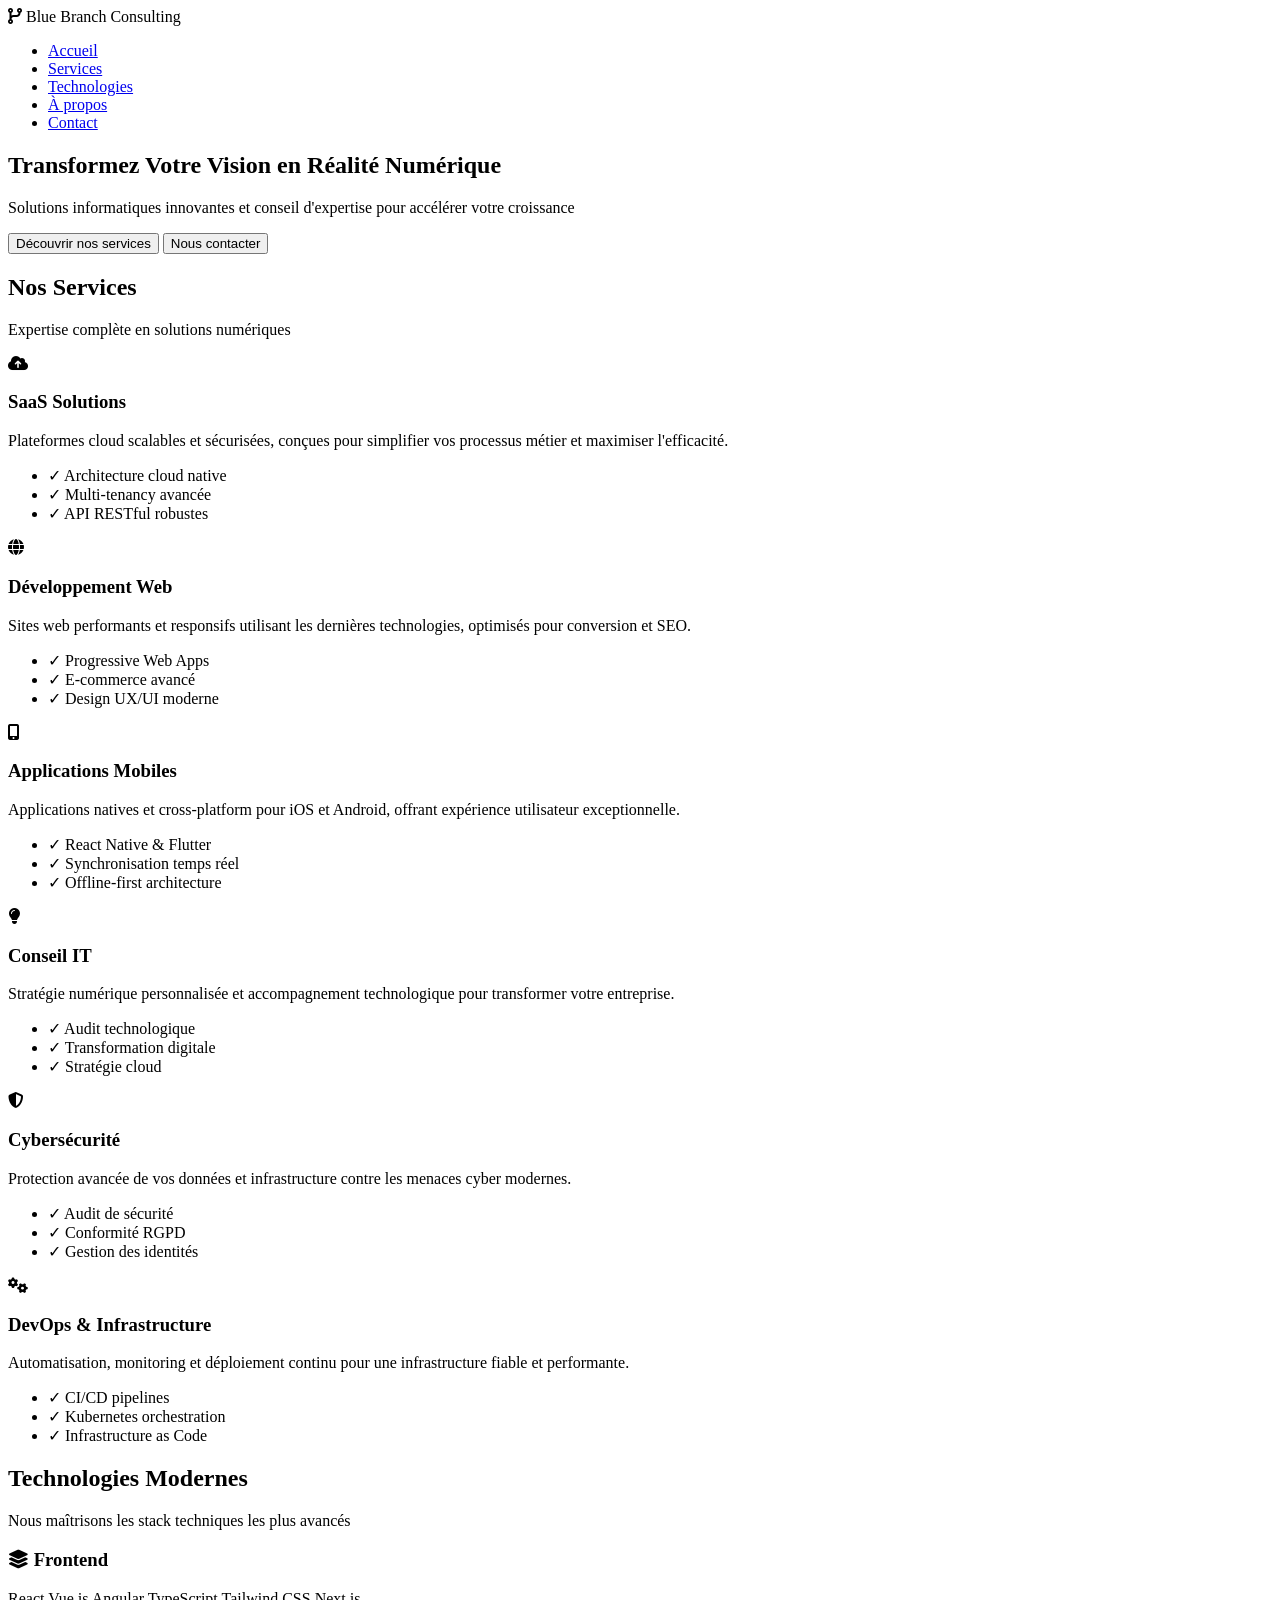
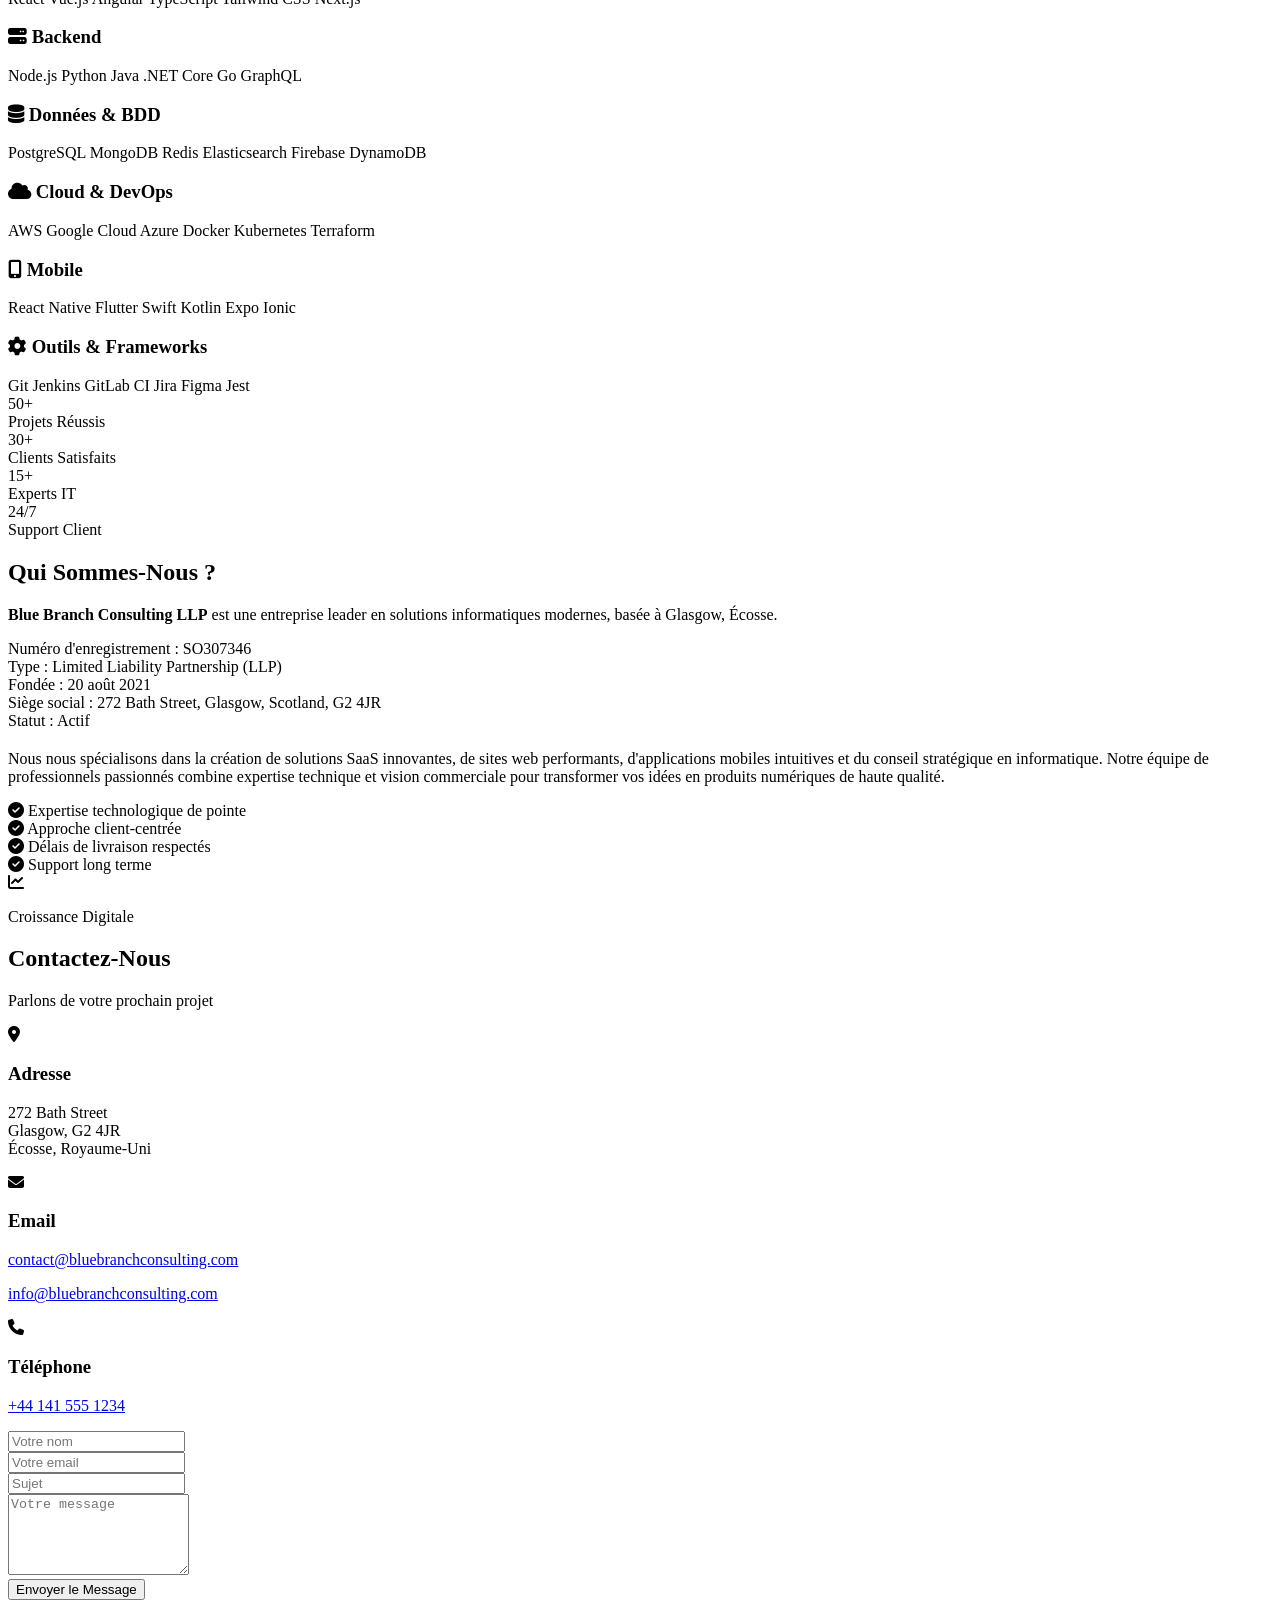
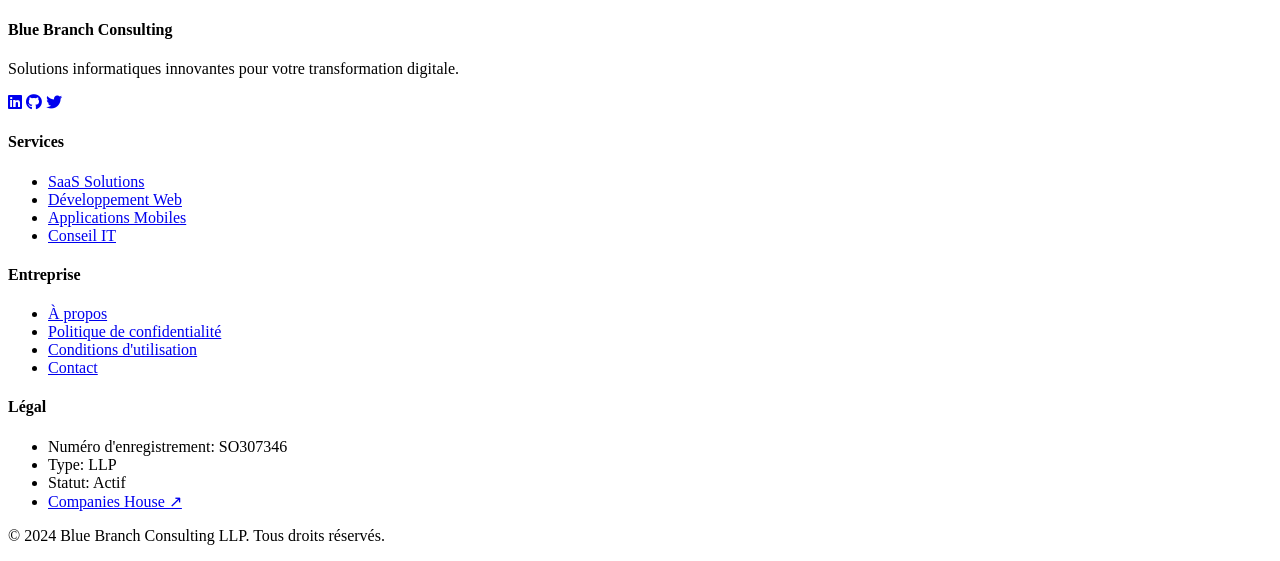
==== index.html @ 9e652e6d "Create modern single page for Blue Branch Consulting" ====
<!DOCTYPE html>
<html lang="fr">
<head>
    <meta charset="UTF-8">
    <meta name="viewport" content="width=device-width, initial-scale=1.0">
    <meta name="description" content="Blue Branch Consulting - Solutions informatiques modernes : SaaS, sites web, applications mobiles et conseil IT">
    <title>Blue Branch Consulting | Solutions Informatiques Modernes</title>
    <link rel="stylesheet" href="styles.css">
    <link href="https://cdnjs.cloudflare.com/ajax/libs/font-awesome/6.4.0/css/all.min.css" rel="stylesheet">
</head>
<body>
    <!-- Navigation -->
    <nav class="navbar">
        <div class="nav-container">
            <div class="logo">
                <i class="fas fa-code-branch"></i>
                <span>Blue Branch Consulting</span>
            </div>
            <ul class="nav-menu">
                <li><a href="#hero" class="nav-link">Accueil</a></li>
                <li><a href="#services" class="nav-link">Services</a></li>
                <li><a href="#technologies" class="nav-link">Technologies</a></li>
                <li><a href="#about" class="nav-link">À propos</a></li>
                <li><a href="#contact" class="nav-link">Contact</a></li>
            </ul>
            <div class="hamburger">
                <span></span>
                <span></span>
                <span></span>
            </div>
        </div>
    </nav>

    <!-- Hero Section -->
    <section id="hero" class="hero">
        <div class="hero-content">
            <h1 class="hero-title">Transformez Votre Vision en Réalité Numérique</h1>
            <p class="hero-subtitle">Solutions informatiques innovantes et conseil d'expertise pour accélérer votre croissance</p>
            <div class="hero-buttons">
                <button class="btn btn-primary" onclick="scrollToSection('services')">Découvrir nos services</button>
                <button class="btn btn-secondary" onclick="scrollToSection('contact')">Nous contacter</button>
            </div>
        </div>
        <div class="hero-background">
            <div class="floating-element e1"></div>
            <div class="floating-element e2"></div>
            <div class="floating-element e3"></div>
        </div>
    </section>

    <!-- Services Section -->
    <section id="services" class="services">
        <div class="container">
            <h2 class="section-title">Nos Services</h2>
            <p class="section-subtitle">Expertise complète en solutions numériques</p>
            
            <div class="services-grid">
                <div class="service-card">
                    <div class="service-icon">
                        <i class="fas fa-cloud-upload-alt"></i>
                    </div>
                    <h3>SaaS Solutions</h3>
                    <p>Plateformes cloud scalables et sécurisées, conçues pour simplifier vos processus métier et maximiser l'efficacité.</p>
                    <ul class="service-list">
                        <li>✓ Architecture cloud native</li>
                        <li>✓ Multi-tenancy avancée</li>
                        <li>✓ API RESTful robustes</li>
                    </ul>
                </div>

                <div class="service-card">
                    <div class="service-icon">
                        <i class="fas fa-globe"></i>
                    </div>
                    <h3>Développement Web</h3>
                    <p>Sites web performants et responsifs utilisant les dernières technologies, optimisés pour conversion et SEO.</p>
                    <ul class="service-list">
                        <li>✓ Progressive Web Apps</li>
                        <li>✓ E-commerce avancé</li>
                        <li>✓ Design UX/UI moderne</li>
                    </ul>
                </div>

                <div class="service-card">
                    <div class="service-icon">
                        <i class="fas fa-mobile-alt"></i>
                    </div>
                    <h3>Applications Mobiles</h3>
                    <p>Applications natives et cross-platform pour iOS et Android, offrant expérience utilisateur exceptionnelle.</p>
                    <ul class="service-list">
                        <li>✓ React Native & Flutter</li>
                        <li>✓ Synchronisation temps réel</li>
                        <li>✓ Offline-first architecture</li>
                    </ul>
                </div>

                <div class="service-card">
                    <div class="service-icon">
                        <i class="fas fa-lightbulb"></i>
                    </div>
                    <h3>Conseil IT</h3>
                    <p>Stratégie numérique personnalisée et accompagnement technologique pour transformer votre entreprise.</p>
                    <ul class="service-list">
                        <li>✓ Audit technologique</li>
                        <li>✓ Transformation digitale</li>
                        <li>✓ Stratégie cloud</li>
                    </ul>
                </div>

                <div class="service-card">
                    <div class="service-icon">
                        <i class="fas fa-shield-alt"></i>
                    </div>
                    <h3>Cybersécurité</h3>
                    <p>Protection avancée de vos données et infrastructure contre les menaces cyber modernes.</p>
                    <ul class="service-list">
                        <li>✓ Audit de sécurité</li>
                        <li>✓ Conformité RGPD</li>
                        <li>✓ Gestion des identités</li>
                    </ul>
                </div>

                <div class="service-card">
                    <div class="service-icon">
                        <i class="fas fa-cogs"></i>
                    </div>
                    <h3>DevOps & Infrastructure</h3>
                    <p>Automatisation, monitoring et déploiement continu pour une infrastructure fiable et performante.</p>
                    <ul class="service-list">
                        <li>✓ CI/CD pipelines</li>
                        <li>✓ Kubernetes orchestration</li>
                        <li>✓ Infrastructure as Code</li>
                    </ul>
                </div>
            </div>
        </div>
    </section>

    <!-- Technologies Section -->
    <section id="technologies" class="technologies">
        <div class="container">
            <h2 class="section-title">Technologies Modernes</h2>
            <p class="section-subtitle">Nous maîtrisons les stack techniques les plus avancés</p>
            
            <div class="tech-categories">
                <div class="tech-category">
                    <h3><i class="fas fa-layer-group"></i> Frontend</h3>
                    <div class="tech-items">
                        <span class="tech-item">React</span>
                        <span class="tech-item">Vue.js</span>
                        <span class="tech-item">Angular</span>
                        <span class="tech-item">TypeScript</span>
                        <span class="tech-item">Tailwind CSS</span>
                        <span class="tech-item">Next.js</span>
                    </div>
                </div>

                <div class="tech-category">
                    <h3><i class="fas fa-server"></i> Backend</h3>
                    <div class="tech-items">
                        <span class="tech-item">Node.js</span>
                        <span class="tech-item">Python</span>
                        <span class="tech-item">Java</span>
                        <span class="tech-item">.NET Core</span>
                        <span class="tech-item">Go</span>
                        <span class="tech-item">GraphQL</span>
                    </div>
                </div>

                <div class="tech-category">
                    <h3><i class="fas fa-database"></i> Données & BDD</h3>
                    <div class="tech-items">
                        <span class="tech-item">PostgreSQL</span>
                        <span class="tech-item">MongoDB</span>
                        <span class="tech-item">Redis</span>
                        <span class="tech-item">Elasticsearch</span>
                        <span class="tech-item">Firebase</span>
                        <span class="tech-item">DynamoDB</span>
                    </div>
                </div>

                <div class="tech-category">
                    <h3><i class="fas fa-cloud"></i> Cloud & DevOps</h3>
                    <div class="tech-items">
                        <span class="tech-item">AWS</span>
                        <span class="tech-item">Google Cloud</span>
                        <span class="tech-item">Azure</span>
                        <span class="tech-item">Docker</span>
                        <span class="tech-item">Kubernetes</span>
                        <span class="tech-item">Terraform</span>
                    </div>
                </div>

                <div class="tech-category">
                    <h3><i class="fas fa-mobile-alt"></i> Mobile</h3>
                    <div class="tech-items">
                        <span class="tech-item">React Native</span>
                        <span class="tech-item">Flutter</span>
                        <span class="tech-item">Swift</span>
                        <span class="tech-item">Kotlin</span>
                        <span class="tech-item">Expo</span>
                        <span class="tech-item">Ionic</span>
                    </div>
                </div>

                <div class="tech-category">
                    <h3><i class="fas fa-gear"></i> Outils & Frameworks</h3>
                    <div class="tech-items">
                        <span class="tech-item">Git</span>
                        <span class="tech-item">Jenkins</span>
                        <span class="tech-item">GitLab CI</span>
                        <span class="tech-item">Jira</span>
                        <span class="tech-item">Figma</span>
                        <span class="tech-item">Jest</span>
                    </div>
                </div>
            </div>
        </div>
    </section>

    <!-- Stats Section -->
    <section class="stats">
        <div class="container">
            <div class="stats-grid">
                <div class="stat-card">
                    <div class="stat-number">50+</div>
                    <div class="stat-label">Projets Réussis</div>
                </div>
                <div class="stat-card">
                    <div class="stat-number">30+</div>
                    <div class="stat-label">Clients Satisfaits</div>
                </div>
                <div class="stat-card">
                    <div class="stat-number">15+</div>
                    <div class="stat-label">Experts IT</div>
                </div>
                <div class="stat-card">
                    <div class="stat-number">24/7</div>
                    <div class="stat-label">Support Client</div>
                </div>
            </div>
        </div>
    </section>

    <!-- About Section -->
    <section id="about" class="about">
        <div class="container">
            <div class="about-content">
                <div class="about-text">
                    <h2>Qui Sommes-Nous ?</h2>
                    <p><strong>Blue Branch Consulting LLP</strong> est une entreprise leader en solutions informatiques modernes, basée à Glasgow, Écosse.</p>
                    
                    <div class="company-details">
                        <div class="detail-item">
                            <span class="detail-label">Numéro d'enregistrement :</span>
                            <span class="detail-value">SO307346</span>
                        </div>
                        <div class="detail-item">
                            <span class="detail-label">Type :</span>
                            <span class="detail-value">Limited Liability Partnership (LLP)</span>
                        </div>
                        <div class="detail-item">
                            <span class="detail-label">Fondée :</span>
                            <span class="detail-value">20 août 2021</span>
                        </div>
                        <div class="detail-item">
                            <span class="detail-label">Siège social :</span>
                            <span class="detail-value">272 Bath Street, Glasgow, Scotland, G2 4JR</span>
                        </div>
                        <div class="detail-item">
                            <span class="detail-label">Statut :</span>
                            <span class="detail-value"><span class="badge badge-success">Actif</span></span>
                        </div>
                    </div>

                    <p style="margin-top: 20px;">Nous nous spécialisons dans la création de solutions SaaS innovantes, de sites web performants, d'applications mobiles intuitives et du conseil stratégique en informatique. Notre équipe de professionnels passionnés combine expertise technique et vision commerciale pour transformer vos idées en produits numériques de haute qualité.</p>
                    
                    <div class="about-features">
                        <div class="feature">
                            <i class="fas fa-check-circle"></i>
                            <span>Expertise technologique de pointe</span>
                        </div>
                        <div class="feature">
                            <i class="fas fa-check-circle"></i>
                            <span>Approche client-centrée</span>
                        </div>
                        <div class="feature">
                            <i class="fas fa-check-circle"></i>
                            <span>Délais de livraison respectés</span>
                        </div>
                        <div class="feature">
                            <i class="fas fa-check-circle"></i>
                            <span>Support long terme</span>
                        </div>
                    </div>
                </div>

                <div class="about-image">
                    <div class="image-placeholder">
                        <i class="fas fa-chart-line"></i>
                        <p>Croissance Digitale</p>
                    </div>
                </div>
            </div>
        </div>
    </section>

    <!-- Contact Section -->
    <section id="contact" class="contact">
        <div class="container">
            <h2 class="section-title">Contactez-Nous</h2>
            <p class="section-subtitle">Parlons de votre prochain projet</p>

            <div class="contact-content">
                <div class="contact-info">
                    <div class="info-card">
                        <div class="info-icon">
                            <i class="fas fa-map-marker-alt"></i>
                        </div>
                        <h3>Adresse</h3>
                        <p>272 Bath Street<br>Glasgow, G2 4JR<br>Écosse, Royaume-Uni</p>
                    </div>

                    <div class="info-card">
                        <div class="info-icon">
                            <i class="fas fa-envelope"></i>
                        </div>
                        <h3>Email</h3>
                        <p><a href="mailto:contact@bluebranchconsulting.com">contact@bluebranchconsulting.com</a></p>
                        <p><a href="mailto:info@bluebranchconsulting.com">info@bluebranchconsulting.com</a></p>
                    </div>

                    <div class="info-card">
                        <div class="info-icon">
                            <i class="fas fa-phone"></i>
                        </div>
                        <h3>Téléphone</h3>
                        <p><a href="tel:+441415551234">+44 141 555 1234</a></p>
                    </div>
                </div>

                <form class="contact-form" id="contactForm">
                    <div class="form-group">
                        <input type="text" placeholder="Votre nom" required>
                    </div>
                    <div class="form-group">
                        <input type="email" placeholder="Votre email" required>
                    </div>
                    <div class="form-group">
                        <input type="text" placeholder="Sujet">
                    </div>
                    <div class="form-group">
                        <textarea placeholder="Votre message" rows="5" required></textarea>
                    </div>
                    <button type="submit" class="btn btn-primary">Envoyer le Message</button>
                </form>
            </div>
        </div>
    </section>

    <!-- Footer -->
    <footer class="footer">
        <div class="container">
            <div class="footer-content">
                <div class="footer-section">
                    <h4>Blue Branch Consulting</h4>
                    <p>Solutions informatiques innovantes pour votre transformation digitale.</p>
                    <div class="social-links">
                        <a href="#"><i class="fab fa-linkedin"></i></a>
                        <a href="#"><i class="fab fa-github"></i></a>
                        <a href="#"><i class="fab fa-twitter"></i></a>
                    </div>
                </div>

                <div class="footer-section">
                    <h4>Services</h4>
                    <ul>
                        <li><a href="#services">SaaS Solutions</a></li>
                        <li><a href="#services">Développement Web</a></li>
                        <li><a href="#services">Applications Mobiles</a></li>
                        <li><a href="#services">Conseil IT</a></li>
                    </ul>
                </div>

                <div class="footer-section">
                    <h4>Entreprise</h4>
                    <ul>
                        <li><a href="#about">À propos</a></li>
                        <li><a href="#">Politique de confidentialité</a></li>
                        <li><a href="#">Conditions d'utilisation</a></li>
                        <li><a href="#contact">Contact</a></li>
                    </ul>
                </div>

                <div class="footer-section">
                    <h4>Légal</h4>
                    <ul>
                        <li>Numéro d'enregistrement: SO307346</li>
                        <li>Type: LLP</li>
                        <li>Statut: <span class="badge badge-success">Actif</span></li>
                        <li><a href="https://find-and-update.company-information.service.gov.uk/company/SO307346" target="_blank">Companies House ↗</a></li>
                    </ul>
                </div>
            </div>

            <div class="footer-bottom">
                <p>&copy; 2024 Blue Branch Consulting LLP. Tous droits réservés.</p>
            </div>
        </div>
    </footer>

    <script src="script.js"></script>
</body>
</html>
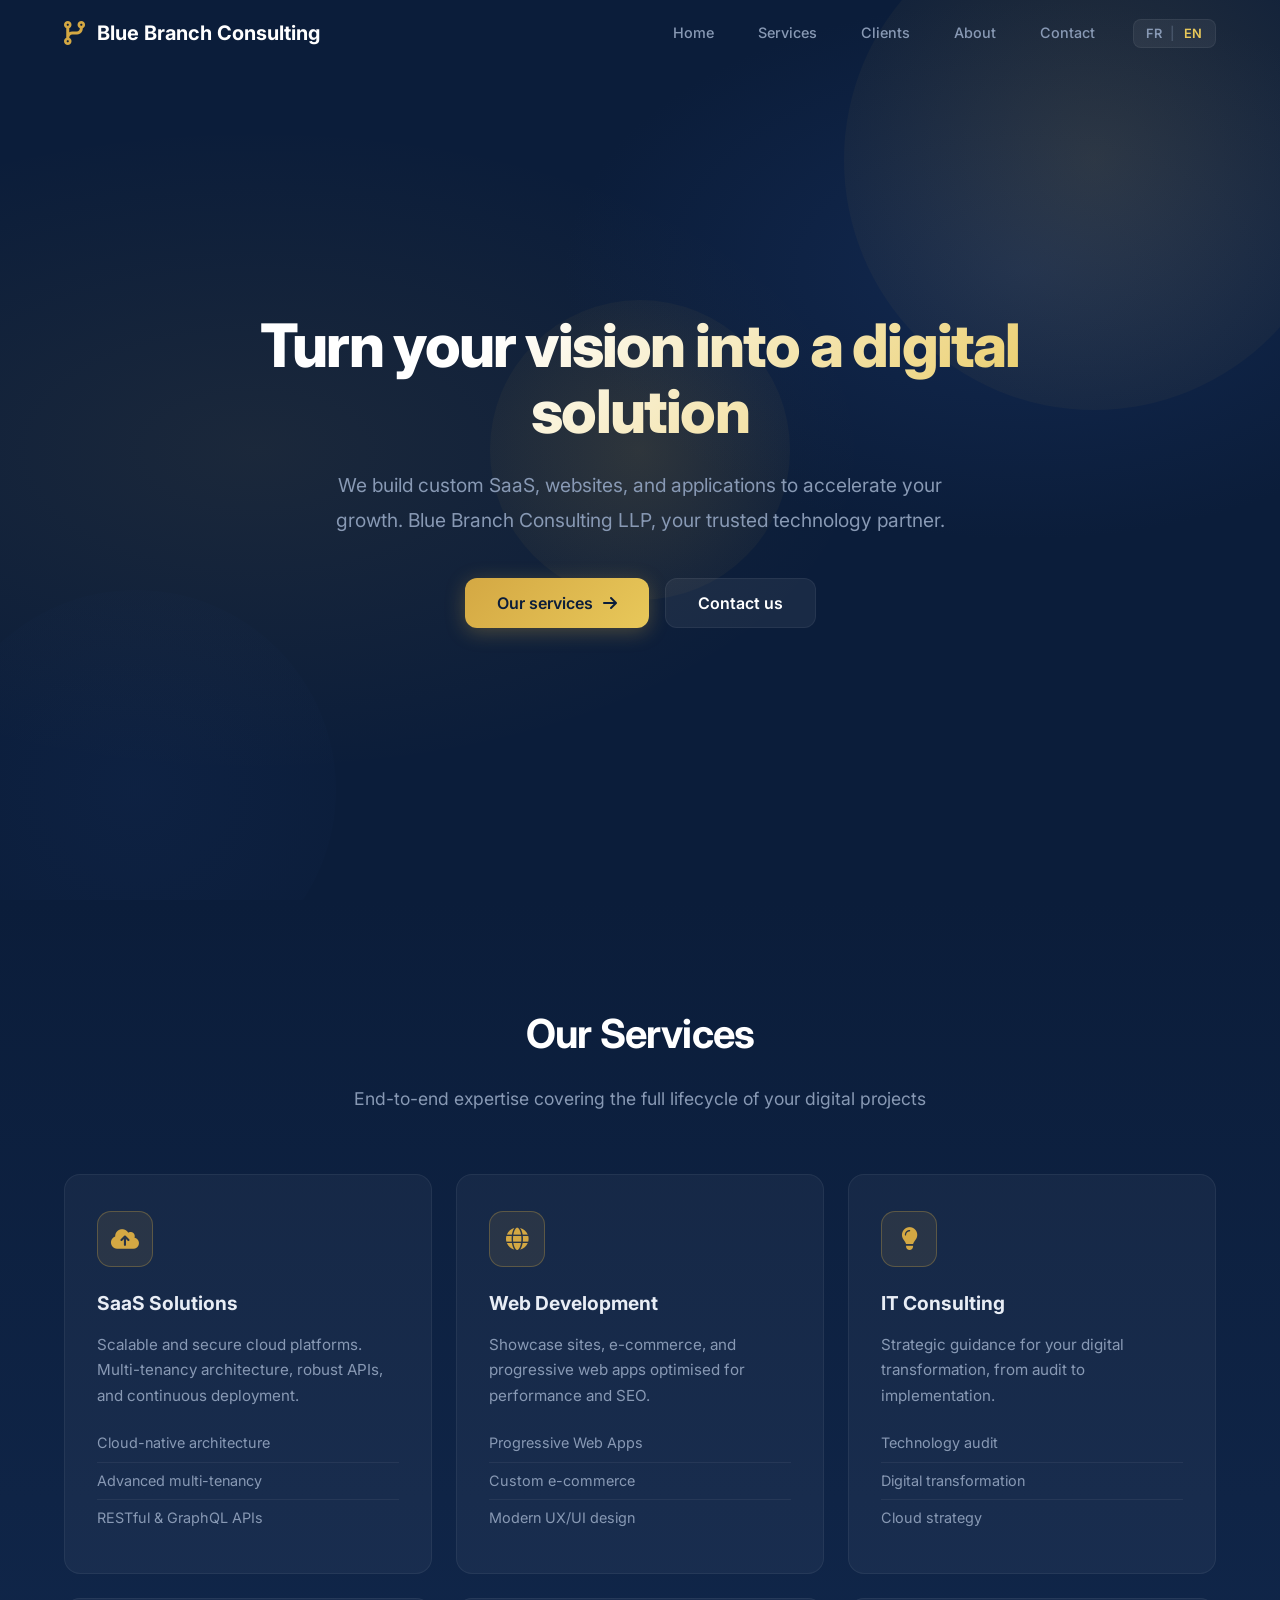
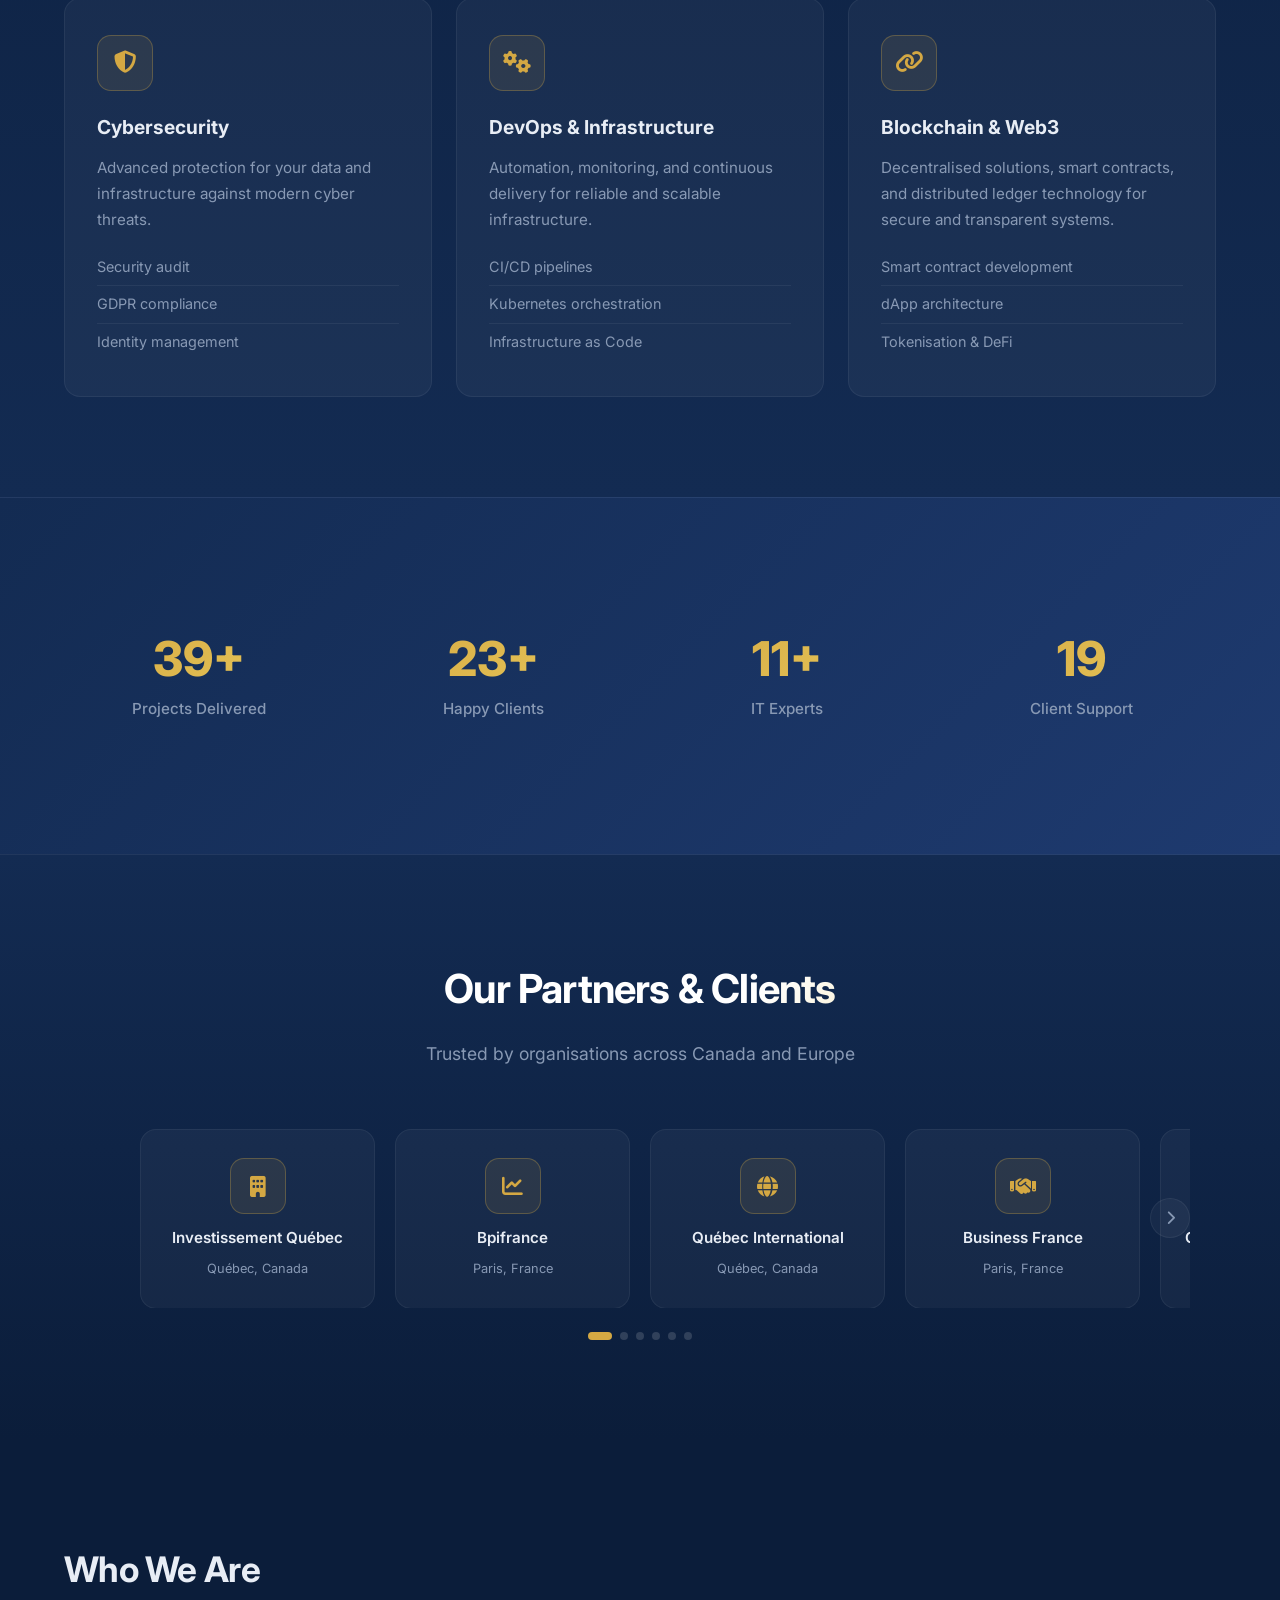
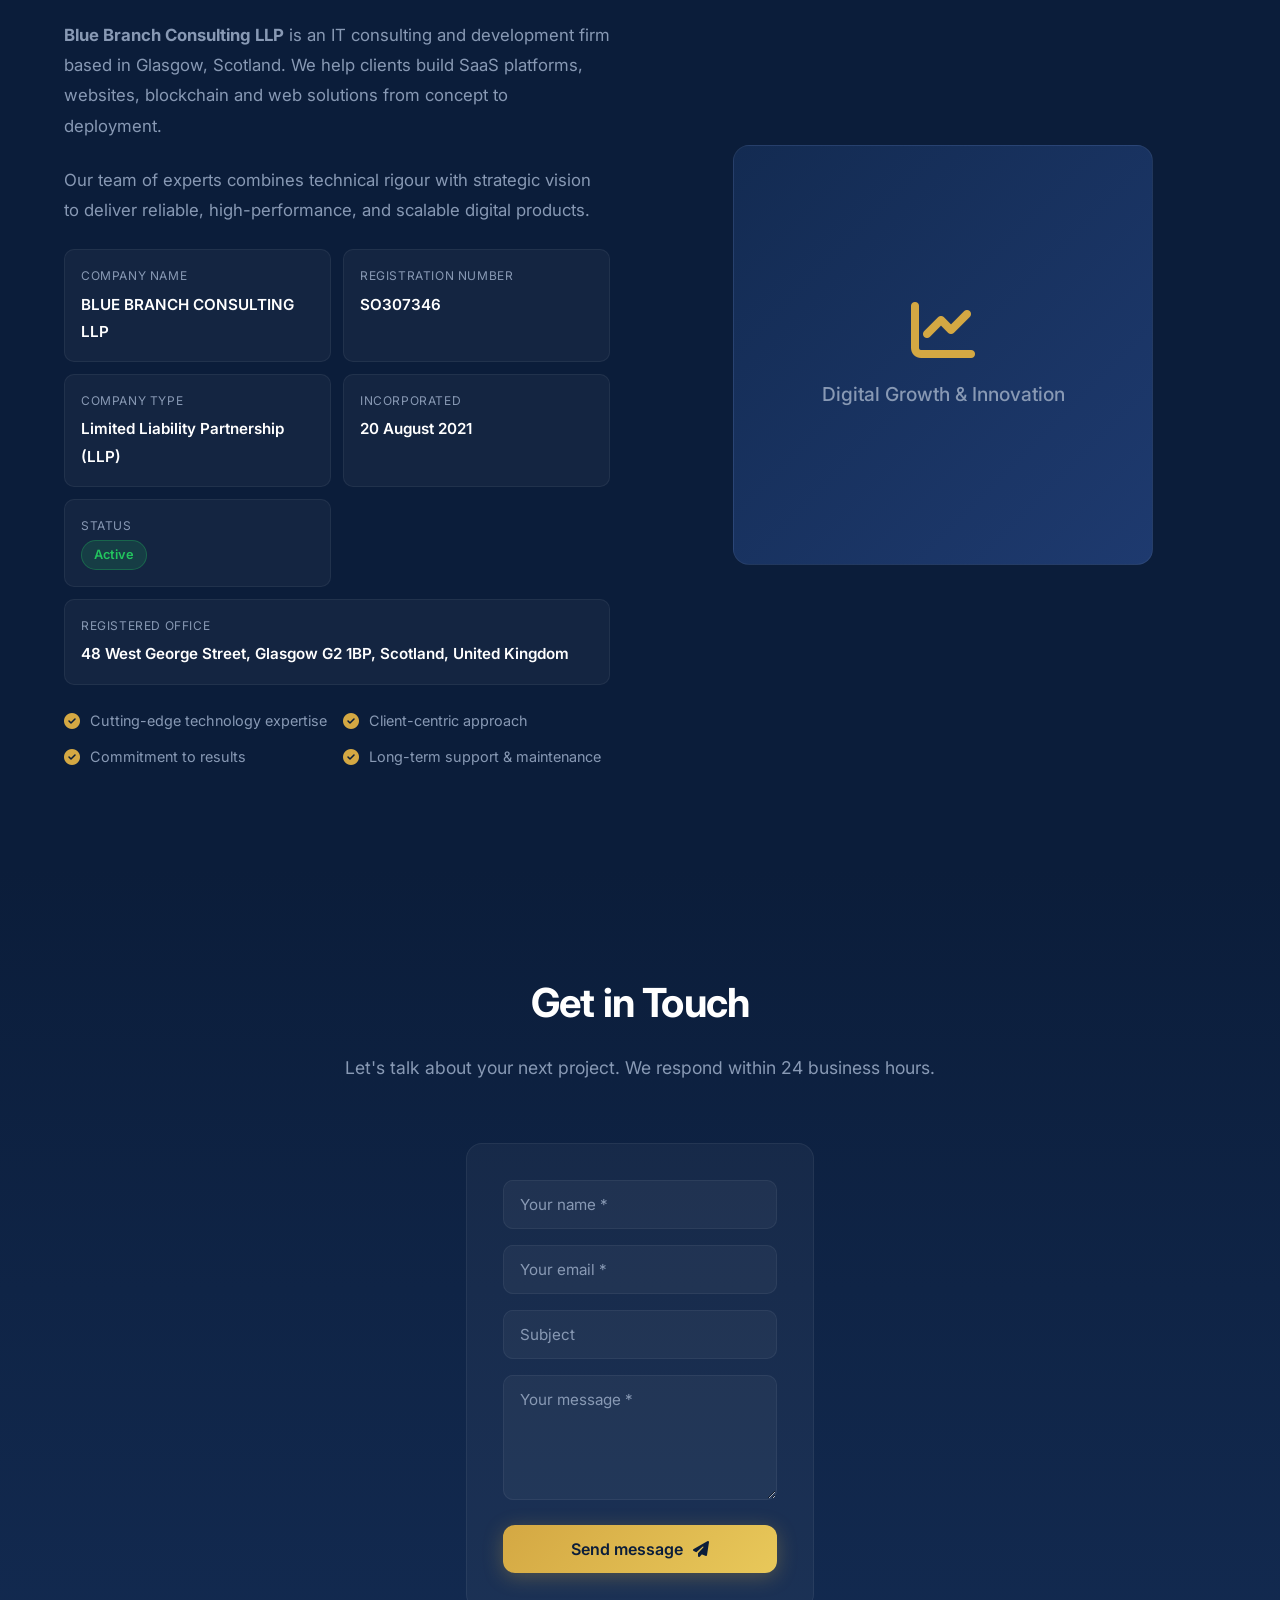
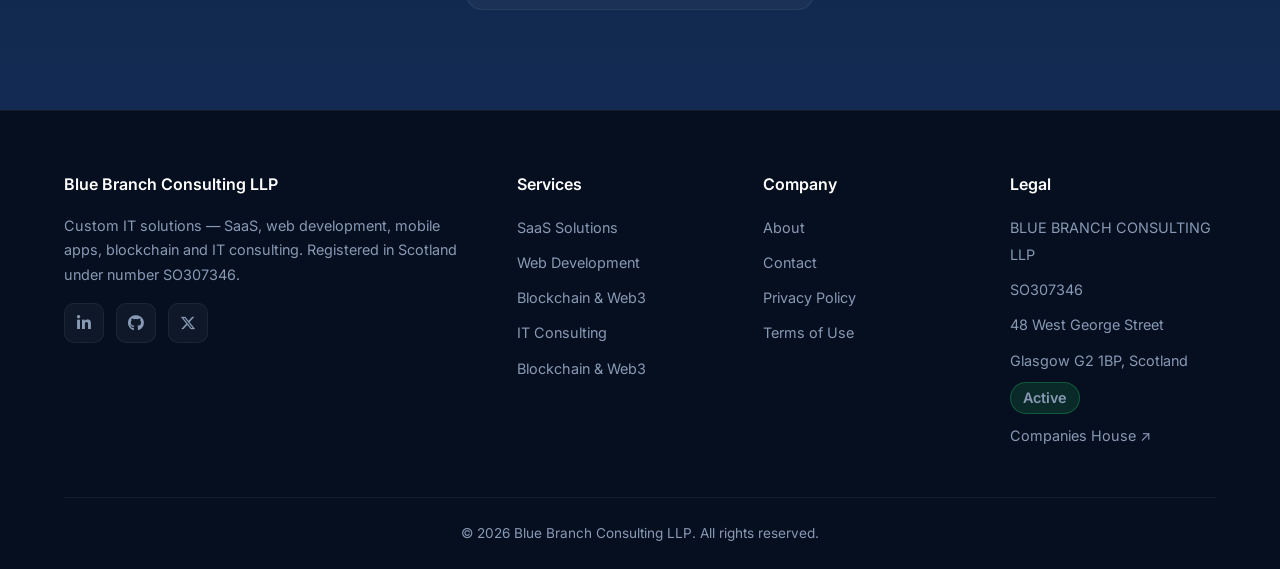
==== commit b163d193: "init" ====
--- a/index.html
+++ b/index.html
@@ -1,29 +1,41 @@
 <!DOCTYPE html>
-<html lang="fr">
+<html lang="en">
 <head>
     <meta charset="UTF-8">
     <meta name="viewport" content="width=device-width, initial-scale=1.0">
-    <meta name="description" content="Blue Branch Consulting - Solutions informatiques modernes : SaaS, sites web, applications mobiles et conseil IT">
-    <title>Blue Branch Consulting | Solutions Informatiques Modernes</title>
+    <meta name="description" content="Blue Branch Consulting LLP - IT consulting: SaaS, web development, blockchain, cybersecurity, DevOps. Registered in Scotland (SO307346).">
+    <meta name="theme-color" content="#0b1d3a">
+    <title>Blue Branch Consulting LLP | IT Solutions & SaaS</title>
+    <link rel="preconnect" href="https://fonts.googleapis.com">
+    <link rel="preconnect" href="https://fonts.gstatic.com" crossorigin>
+    <link href="https://fonts.googleapis.com/css2?family=Inter:wght@400;500;600;700;800&display=swap" rel="stylesheet">
+    <link rel="stylesheet" href="https://cdnjs.cloudflare.com/ajax/libs/font-awesome/6.5.1/css/all.min.css" crossorigin="anonymous">
     <link rel="stylesheet" href="styles.css">
-    <link href="https://cdnjs.cloudflare.com/ajax/libs/font-awesome/6.4.0/css/all.min.css" rel="stylesheet">
 </head>
 <body>
-    <!-- Navigation -->
-    <nav class="navbar">
+
+    <!-- ===== NAVBAR ===== -->
+    <nav class="navbar" role="navigation" aria-label="Main navigation">
         <div class="nav-container">
             <div class="logo">
-                <i class="fas fa-code-branch"></i>
+                <i class="fas fa-code-branch" aria-hidden="true"></i>
                 <span>Blue Branch Consulting</span>
             </div>
             <ul class="nav-menu">
-                <li><a href="#hero" class="nav-link">Accueil</a></li>
-                <li><a href="#services" class="nav-link">Services</a></li>
-                <li><a href="#technologies" class="nav-link">Technologies</a></li>
-                <li><a href="#about" class="nav-link">À propos</a></li>
-                <li><a href="#contact" class="nav-link">Contact</a></li>
+                <li><a href="#hero" class="nav-link" data-i18n="nav-home">Home</a></li>
+                <li><a href="#services" class="nav-link" data-i18n="nav-services">Services</a></li>
+                <li><a href="#clients" class="nav-link" data-i18n="nav-clients">Clients</a></li>
+                <li><a href="#about" class="nav-link" data-i18n="nav-about">About</a></li>
+                <li><a href="#contact" class="nav-link" data-i18n="nav-contact">Contact</a></li>
+                <li class="lang-switcher-item">
+                    <button class="lang-btn" id="langToggle" aria-label="Switch language">
+                        <span class="lang-fr">FR</span>
+                        <span class="lang-sep">|</span>
+                        <span class="lang-en active">EN</span>
+                    </button>
+                </li>
             </ul>
-            <div class="hamburger">
+            <div class="hamburger" role="button" tabindex="0" aria-label="Mobile menu">
                 <span></span>
                 <span></span>
                 <span></span>
@@ -31,384 +43,296 @@
         </div>
     </nav>
 
-    <!-- Hero Section -->
+    <!-- ===== HERO ===== -->
     <section id="hero" class="hero">
-        <div class="hero-content">
-            <h1 class="hero-title">Transformez Votre Vision en Réalité Numérique</h1>
-            <p class="hero-subtitle">Solutions informatiques innovantes et conseil d'expertise pour accélérer votre croissance</p>
-            <div class="hero-buttons">
-                <button class="btn btn-primary" onclick="scrollToSection('services')">Découvrir nos services</button>
-                <button class="btn btn-secondary" onclick="scrollToSection('contact')">Nous contacter</button>
-            </div>
-        </div>
-        <div class="hero-background">
+        <div class="hero-background" aria-hidden="true">
             <div class="floating-element e1"></div>
             <div class="floating-element e2"></div>
             <div class="floating-element e3"></div>
         </div>
-    </section>
-
-    <!-- Services Section -->
+        <div class="hero-content">
+            <h1 class="hero-title" data-i18n="hero-title">Turn your vision into a digital solution</h1>
+            <p class="hero-subtitle" data-i18n="hero-subtitle">We build custom SaaS, websites, and applications to accelerate your growth. Blue Branch Consulting LLP, your trusted technology partner.</p>
+            <div class="hero-buttons">
+                <button class="btn btn-primary" onclick="scrollToSection('services')">
+                    <span data-i18n="hero-cta1">Our services</span> <i class="fas fa-arrow-right" aria-hidden="true"></i>
+                </button>
+                <button class="btn btn-secondary" onclick="scrollToSection('contact')" data-i18n="hero-cta2">
+                    Contact us
+                </button>
+            </div>
+        </div>
+    </section>
+
+    <!-- ===== SERVICES ===== -->
     <section id="services" class="services">
         <div class="container">
-            <h2 class="section-title">Nos Services</h2>
-            <p class="section-subtitle">Expertise complète en solutions numériques</p>
-            
+            <h2 class="section-title" data-i18n="services-title">Our Services</h2>
+            <p class="section-subtitle" data-i18n="services-subtitle">End-to-end expertise covering the full lifecycle of your digital projects</p>
             <div class="services-grid">
                 <div class="service-card">
-                    <div class="service-icon">
-                        <i class="fas fa-cloud-upload-alt"></i>
-                    </div>
-                    <h3>SaaS Solutions</h3>
-                    <p>Plateformes cloud scalables et sécurisées, conçues pour simplifier vos processus métier et maximiser l'efficacité.</p>
-                    <ul class="service-list">
-                        <li>✓ Architecture cloud native</li>
-                        <li>✓ Multi-tenancy avancée</li>
-                        <li>✓ API RESTful robustes</li>
-                    </ul>
-                </div>
-
-                <div class="service-card">
-                    <div class="service-icon">
-                        <i class="fas fa-globe"></i>
-                    </div>
-                    <h3>Développement Web</h3>
-                    <p>Sites web performants et responsifs utilisant les dernières technologies, optimisés pour conversion et SEO.</p>
-                    <ul class="service-list">
-                        <li>✓ Progressive Web Apps</li>
-                        <li>✓ E-commerce avancé</li>
-                        <li>✓ Design UX/UI moderne</li>
-                    </ul>
-                </div>
-
-                <div class="service-card">
-                    <div class="service-icon">
-                        <i class="fas fa-mobile-alt"></i>
-                    </div>
-                    <h3>Applications Mobiles</h3>
-                    <p>Applications natives et cross-platform pour iOS et Android, offrant expérience utilisateur exceptionnelle.</p>
-                    <ul class="service-list">
-                        <li>✓ React Native & Flutter</li>
-                        <li>✓ Synchronisation temps réel</li>
-                        <li>✓ Offline-first architecture</li>
-                    </ul>
-                </div>
-
-                <div class="service-card">
-                    <div class="service-icon">
-                        <i class="fas fa-lightbulb"></i>
-                    </div>
-                    <h3>Conseil IT</h3>
-                    <p>Stratégie numérique personnalisée et accompagnement technologique pour transformer votre entreprise.</p>
-                    <ul class="service-list">
-                        <li>✓ Audit technologique</li>
-                        <li>✓ Transformation digitale</li>
-                        <li>✓ Stratégie cloud</li>
-                    </ul>
-                </div>
-
-                <div class="service-card">
-                    <div class="service-icon">
-                        <i class="fas fa-shield-alt"></i>
-                    </div>
-                    <h3>Cybersécurité</h3>
-                    <p>Protection avancée de vos données et infrastructure contre les menaces cyber modernes.</p>
-                    <ul class="service-list">
-                        <li>✓ Audit de sécurité</li>
-                        <li>✓ Conformité RGPD</li>
-                        <li>✓ Gestion des identités</li>
-                    </ul>
-                </div>
-
-                <div class="service-card">
-                    <div class="service-icon">
-                        <i class="fas fa-cogs"></i>
-                    </div>
-                    <h3>DevOps & Infrastructure</h3>
-                    <p>Automatisation, monitoring et déploiement continu pour une infrastructure fiable et performante.</p>
-                    <ul class="service-list">
-                        <li>✓ CI/CD pipelines</li>
-                        <li>✓ Kubernetes orchestration</li>
-                        <li>✓ Infrastructure as Code</li>
-                    </ul>
-                </div>
-            </div>
-        </div>
-    </section>
-
-    <!-- Technologies Section -->
-    <section id="technologies" class="technologies">
-        <div class="container">
-            <h2 class="section-title">Technologies Modernes</h2>
-            <p class="section-subtitle">Nous maîtrisons les stack techniques les plus avancés</p>
-            
-            <div class="tech-categories">
-                <div class="tech-category">
-                    <h3><i class="fas fa-layer-group"></i> Frontend</h3>
-                    <div class="tech-items">
-                        <span class="tech-item">React</span>
-                        <span class="tech-item">Vue.js</span>
-                        <span class="tech-item">Angular</span>
-                        <span class="tech-item">TypeScript</span>
-                        <span class="tech-item">Tailwind CSS</span>
-                        <span class="tech-item">Next.js</span>
-                    </div>
-                </div>
-
-                <div class="tech-category">
-                    <h3><i class="fas fa-server"></i> Backend</h3>
-                    <div class="tech-items">
-                        <span class="tech-item">Node.js</span>
-                        <span class="tech-item">Python</span>
-                        <span class="tech-item">Java</span>
-                        <span class="tech-item">.NET Core</span>
-                        <span class="tech-item">Go</span>
-                        <span class="tech-item">GraphQL</span>
-                    </div>
-                </div>
-
-                <div class="tech-category">
-                    <h3><i class="fas fa-database"></i> Données & BDD</h3>
-                    <div class="tech-items">
-                        <span class="tech-item">PostgreSQL</span>
-                        <span class="tech-item">MongoDB</span>
-                        <span class="tech-item">Redis</span>
-                        <span class="tech-item">Elasticsearch</span>
-                        <span class="tech-item">Firebase</span>
-                        <span class="tech-item">DynamoDB</span>
-                    </div>
-                </div>
-
-                <div class="tech-category">
-                    <h3><i class="fas fa-cloud"></i> Cloud & DevOps</h3>
-                    <div class="tech-items">
-                        <span class="tech-item">AWS</span>
-                        <span class="tech-item">Google Cloud</span>
-                        <span class="tech-item">Azure</span>
-                        <span class="tech-item">Docker</span>
-                        <span class="tech-item">Kubernetes</span>
-                        <span class="tech-item">Terraform</span>
-                    </div>
-                </div>
-
-                <div class="tech-category">
-                    <h3><i class="fas fa-mobile-alt"></i> Mobile</h3>
-                    <div class="tech-items">
-                        <span class="tech-item">React Native</span>
-                        <span class="tech-item">Flutter</span>
-                        <span class="tech-item">Swift</span>
-                        <span class="tech-item">Kotlin</span>
-                        <span class="tech-item">Expo</span>
-                        <span class="tech-item">Ionic</span>
-                    </div>
-                </div>
-
-                <div class="tech-category">
-                    <h3><i class="fas fa-gear"></i> Outils & Frameworks</h3>
-                    <div class="tech-items">
-                        <span class="tech-item">Git</span>
-                        <span class="tech-item">Jenkins</span>
-                        <span class="tech-item">GitLab CI</span>
-                        <span class="tech-item">Jira</span>
-                        <span class="tech-item">Figma</span>
-                        <span class="tech-item">Jest</span>
-                    </div>
-                </div>
-            </div>
-        </div>
-    </section>
-
-    <!-- Stats Section -->
+                    <div class="service-icon"><i class="fas fa-cloud-upload-alt"></i></div>
+                    <h3 data-i18n="svc-saas-title">SaaS Solutions</h3>
+                    <p data-i18n="svc-saas-desc">Scalable and secure cloud platforms. Multi-tenancy architecture, robust APIs, and continuous deployment.</p>
+                    <ul class="service-list">
+                        <li data-i18n="svc-saas-1">Cloud-native architecture</li>
+                        <li data-i18n="svc-saas-2">Advanced multi-tenancy</li>
+                        <li data-i18n="svc-saas-3">RESTful &amp; GraphQL APIs</li>
+                    </ul>
+                </div>
+                <div class="service-card">
+                    <div class="service-icon"><i class="fas fa-globe"></i></div>
+                    <h3 data-i18n="svc-web-title">Web Development</h3>
+                    <p data-i18n="svc-web-desc">Showcase sites, e-commerce, and progressive web apps optimised for performance and SEO.</p>
+                    <ul class="service-list">
+                        <li data-i18n="svc-web-1">Progressive Web Apps</li>
+                        <li data-i18n="svc-web-2">Custom e-commerce</li>
+                        <li data-i18n="svc-web-3">Modern UX/UI design</li>
+                    </ul>
+                </div>
+                <div class="service-card">
+                    <div class="service-icon"><i class="fas fa-lightbulb"></i></div>
+                    <h3 data-i18n="svc-consult-title">IT Consulting</h3>
+                    <p data-i18n="svc-consult-desc">Strategic guidance for your digital transformation, from audit to implementation.</p>
+                    <ul class="service-list">
+                        <li data-i18n="svc-consult-1">Technology audit</li>
+                        <li data-i18n="svc-consult-2">Digital transformation</li>
+                        <li data-i18n="svc-consult-3">Cloud strategy</li>
+                    </ul>
+                </div>
+                <div class="service-card">
+                    <div class="service-icon"><i class="fas fa-shield-alt"></i></div>
+                    <h3 data-i18n="svc-sec-title">Cybersecurity</h3>
+                    <p data-i18n="svc-sec-desc">Advanced protection for your data and infrastructure against modern cyber threats.</p>
+                    <ul class="service-list">
+                        <li data-i18n="svc-sec-1">Security audit</li>
+                        <li data-i18n="svc-sec-2">GDPR compliance</li>
+                        <li data-i18n="svc-sec-3">Identity management</li>
+                    </ul>
+                </div>
+                <div class="service-card">
+                    <div class="service-icon"><i class="fas fa-cogs"></i></div>
+                    <h3 data-i18n="svc-devops-title">DevOps &amp; Infrastructure</h3>
+                    <p data-i18n="svc-devops-desc">Automation, monitoring, and continuous delivery for reliable and scalable infrastructure.</p>
+                    <ul class="service-list">
+                        <li data-i18n="svc-devops-1">CI/CD pipelines</li>
+                        <li data-i18n="svc-devops-2">Kubernetes orchestration</li>
+                        <li data-i18n="svc-devops-3">Infrastructure as Code</li>
+                    </ul>
+                </div>
+                <div class="service-card">
+                    <div class="service-icon"><i class="fas fa-link"></i></div>
+                    <h3 data-i18n="svc-blockchain-title">Blockchain &amp; Web3</h3>
+                    <p data-i18n="svc-blockchain-desc">Decentralised solutions, smart contracts, and distributed ledger technology for secure and transparent systems.</p>
+                    <ul class="service-list">
+                        <li data-i18n="svc-blockchain-1">Smart contract development</li>
+                        <li data-i18n="svc-blockchain-2">dApp architecture</li>
+                        <li data-i18n="svc-blockchain-3">Tokenisation &amp; DeFi</li>
+                    </ul>
+                </div>
+            </div>
+        </div>
+    </section>
+
+    <!-- ===== STATS ===== -->
     <section class="stats">
         <div class="container">
             <div class="stats-grid">
                 <div class="stat-card">
                     <div class="stat-number">50+</div>
-                    <div class="stat-label">Projets Réussis</div>
+                    <div class="stat-label" data-i18n="stat-projects">Projects Delivered</div>
                 </div>
                 <div class="stat-card">
                     <div class="stat-number">30+</div>
-                    <div class="stat-label">Clients Satisfaits</div>
+                    <div class="stat-label" data-i18n="stat-clients">Happy Clients</div>
                 </div>
                 <div class="stat-card">
                     <div class="stat-number">15+</div>
-                    <div class="stat-label">Experts IT</div>
+                    <div class="stat-label" data-i18n="stat-experts">IT Experts</div>
                 </div>
                 <div class="stat-card">
                     <div class="stat-number">24/7</div>
-                    <div class="stat-label">Support Client</div>
-                </div>
-            </div>
-        </div>
-    </section>
-
-    <!-- About Section -->
+                    <div class="stat-label" data-i18n="stat-support">Client Support</div>
+                </div>
+            </div>
+        </div>
+    </section>
+
+    <!-- ===== CLIENTS SLIDER ===== -->
+    <section id="clients" class="clients">
+        <div class="container">
+            <h2 class="section-title" data-i18n="clients-title">Our Partners &amp; Clients</h2>
+            <p class="section-subtitle" data-i18n="clients-subtitle">Trusted by organisations across Canada and Europe</p>
+            <div class="slider-container">
+                <button class="slider-btn slider-prev" aria-label="Previous"><i class="fas fa-chevron-left"></i></button>
+                <div class="slider-track" id="sliderTrack">
+                    <div class="slide">
+                        <div class="slide-icon"><i class="fas fa-building"></i></div>
+                        <span class="slide-name">Investissement Québec</span>
+                        <span class="slide-location">Québec, Canada</span>
+                    </div>
+                    <div class="slide">
+                        <div class="slide-icon"><i class="fas fa-chart-line"></i></div>
+                        <span class="slide-name">Bpifrance</span>
+                        <span class="slide-location">Paris, France</span>
+                    </div>
+                    <div class="slide">
+                        <div class="slide-icon"><i class="fas fa-globe"></i></div>
+                        <span class="slide-name">Québec International</span>
+                        <span class="slide-location">Québec, Canada</span>
+                    </div>
+                    <div class="slide">
+                        <div class="slide-icon"><i class="fas fa-handshake"></i></div>
+                        <span class="slide-name">Business France</span>
+                        <span class="slide-location">Paris, France</span>
+                    </div>
+                    <div class="slide">
+                        <div class="slide-icon"><i class="fas fa-microchip"></i></div>
+                        <span class="slide-name">Canada Digital Innovation Supercluster</span>
+                        <span class="slide-location">Vancouver, Canada</span>
+                    </div>
+                    <div class="slide">
+                        <div class="slide-icon"><i class="fas fa-city"></i></div>
+                        <span class="slide-name">Montréal International</span>
+                        <span class="slide-location">Montréal, Canada</span>
+                    </div>
+                </div>
+                <button class="slider-btn slider-next" aria-label="Next"><i class="fas fa-chevron-right"></i></button>
+            </div>
+            <div class="slider-dots" id="sliderDots"></div>
+        </div>
+    </section>
+
+    <!-- ===== ABOUT ===== -->
     <section id="about" class="about">
         <div class="container">
             <div class="about-content">
                 <div class="about-text">
-                    <h2>Qui Sommes-Nous ?</h2>
-                    <p><strong>Blue Branch Consulting LLP</strong> est une entreprise leader en solutions informatiques modernes, basée à Glasgow, Écosse.</p>
-                    
+                    <h2 data-i18n="about-title">Who We Are</h2>
+                    <p><strong>Blue Branch Consulting LLP</strong> <span data-i18n="about-p1">is an IT consulting and development firm based in Glasgow, Scotland. We help clients build SaaS platforms, websites, blockchain and web solutions from concept to deployment.</span></p>
+                    <p data-i18n="about-p2">Our team of experts combines technical rigour with strategic vision to deliver reliable, high-performance, and scalable digital products.</p>
                     <div class="company-details">
                         <div class="detail-item">
-                            <span class="detail-label">Numéro d'enregistrement :</span>
+                            <span class="detail-label" data-i18n="label-name">Company Name</span>
+                            <span class="detail-value">BLUE BRANCH CONSULTING LLP</span>
+                        </div>
+                        <div class="detail-item">
+                            <span class="detail-label" data-i18n="label-number">Registration Number</span>
                             <span class="detail-value">SO307346</span>
                         </div>
                         <div class="detail-item">
-                            <span class="detail-label">Type :</span>
+                            <span class="detail-label" data-i18n="label-type">Company Type</span>
                             <span class="detail-value">Limited Liability Partnership (LLP)</span>
                         </div>
                         <div class="detail-item">
-                            <span class="detail-label">Fondée :</span>
-                            <span class="detail-value">20 août 2021</span>
-                        </div>
-                        <div class="detail-item">
-                            <span class="detail-label">Siège social :</span>
-                            <span class="detail-value">272 Bath Street, Glasgow, Scotland, G2 4JR</span>
-                        </div>
-                        <div class="detail-item">
-                            <span class="detail-label">Statut :</span>
-                            <span class="detail-value"><span class="badge badge-success">Actif</span></span>
-                        </div>
-                    </div>
-
-                    <p style="margin-top: 20px;">Nous nous spécialisons dans la création de solutions SaaS innovantes, de sites web performants, d'applications mobiles intuitives et du conseil stratégique en informatique. Notre équipe de professionnels passionnés combine expertise technique et vision commerciale pour transformer vos idées en produits numériques de haute qualité.</p>
-                    
+                            <span class="detail-label" data-i18n="label-incorporated">Incorporated</span>
+                            <span class="detail-value">20 August 2021</span>
+                        </div>
+                        <div class="detail-item">
+                            <span class="detail-label" data-i18n="label-status">Status</span>
+                            <span class="detail-value"><span class="badge badge-success" data-i18n="badge-active">Active</span></span>
+                        </div>
+                        <div class="detail-item" style="grid-column: 1 / -1;">
+                            <span class="detail-label" data-i18n="label-address">Registered Office</span>
+                            <span class="detail-value">48 West George Street, Glasgow G2 1BP, Scotland, United Kingdom</span>
+                        </div>
+                    </div>
                     <div class="about-features">
-                        <div class="feature">
-                            <i class="fas fa-check-circle"></i>
-                            <span>Expertise technologique de pointe</span>
-                        </div>
-                        <div class="feature">
-                            <i class="fas fa-check-circle"></i>
-                            <span>Approche client-centrée</span>
-                        </div>
-                        <div class="feature">
-                            <i class="fas fa-check-circle"></i>
-                            <span>Délais de livraison respectés</span>
-                        </div>
-                        <div class="feature">
-                            <i class="fas fa-check-circle"></i>
-                            <span>Support long terme</span>
-                        </div>
-                    </div>
-                </div>
-
+                        <div class="feature"><i class="fas fa-check-circle"></i> <span data-i18n="feat-1">Cutting-edge technology expertise</span></div>
+                        <div class="feature"><i class="fas fa-check-circle"></i> <span data-i18n="feat-2">Client-centric approach</span></div>
+                        <div class="feature"><i class="fas fa-check-circle"></i> <span data-i18n="feat-3">Commitment to results</span></div>
+                        <div class="feature"><i class="fas fa-check-circle"></i> <span data-i18n="feat-4">Long-term support &amp; maintenance</span></div>
+                    </div>
+                </div>
                 <div class="about-image">
                     <div class="image-placeholder">
                         <i class="fas fa-chart-line"></i>
-                        <p>Croissance Digitale</p>
-                    </div>
-                </div>
-            </div>
-        </div>
-    </section>
-
-    <!-- Contact Section -->
+                        <p data-i18n="about-placeholder">Digital Growth &amp; Innovation</p>
+                    </div>
+                </div>
+            </div>
+        </div>
+    </section>
+
+
+
+    <!-- ===== CONTACT ===== -->
     <section id="contact" class="contact">
         <div class="container">
-            <h2 class="section-title">Contactez-Nous</h2>
-            <p class="section-subtitle">Parlons de votre prochain projet</p>
-
+            <h2 class="section-title" data-i18n="contact-title">Get in Touch</h2>
+            <p class="section-subtitle" data-i18n="contact-subtitle">Let's talk about your next project. We respond within 24 business hours.</p>
             <div class="contact-content">
-                <div class="contact-info">
-                    <div class="info-card">
-                        <div class="info-icon">
-                            <i class="fas fa-map-marker-alt"></i>
-                        </div>
-                        <h3>Adresse</h3>
-                        <p>272 Bath Street<br>Glasgow, G2 4JR<br>Écosse, Royaume-Uni</p>
-                    </div>
-
-                    <div class="info-card">
-                        <div class="info-icon">
-                            <i class="fas fa-envelope"></i>
-                        </div>
-                        <h3>Email</h3>
-                        <p><a href="mailto:contact@bluebranchconsulting.com">contact@bluebranchconsulting.com</a></p>
-                        <p><a href="mailto:info@bluebranchconsulting.com">info@bluebranchconsulting.com</a></p>
-                    </div>
-
-                    <div class="info-card">
-                        <div class="info-icon">
-                            <i class="fas fa-phone"></i>
-                        </div>
-                        <h3>Téléphone</h3>
-                        <p><a href="tel:+441415551234">+44 141 555 1234</a></p>
-                    </div>
-                </div>
-
-                <form class="contact-form" id="contactForm">
+                <form class="contact-form" id="contactForm" novalidate style="grid-column: 1 / -1; max-width: 600px; margin: 0 auto;">
                     <div class="form-group">
-                        <input type="text" placeholder="Votre nom" required>
+                        <input type="text" name="name" data-i18n-placeholder="form-name" placeholder="Your name *" required aria-label="Your name">
                     </div>
                     <div class="form-group">
-                        <input type="email" placeholder="Votre email" required>
+                        <input type="email" name="email" data-i18n-placeholder="form-email" placeholder="Your email *" required aria-label="Your email">
                     </div>
                     <div class="form-group">
-                        <input type="text" placeholder="Sujet">
+                        <input type="text" name="subject" data-i18n-placeholder="form-subject" placeholder="Subject" aria-label="Subject">
                     </div>
                     <div class="form-group">
-                        <textarea placeholder="Votre message" rows="5" required></textarea>
-                    </div>
-                    <button type="submit" class="btn btn-primary">Envoyer le Message</button>
+                        <textarea name="message" data-i18n-placeholder="form-message" placeholder="Your message *" rows="5" required aria-label="Your message"></textarea>
+                    </div>
+                    <button type="submit" class="btn btn-primary">
+                        <span data-i18n="form-send">Send message</span> <i class="fas fa-paper-plane" aria-hidden="true"></i>
+                    </button>
                 </form>
             </div>
         </div>
     </section>
 
-    <!-- Footer -->
+    <!-- ===== FOOTER ===== -->
     <footer class="footer">
         <div class="container">
             <div class="footer-content">
                 <div class="footer-section">
-                    <h4>Blue Branch Consulting</h4>
-                    <p>Solutions informatiques innovantes pour votre transformation digitale.</p>
+                    <h4>Blue Branch Consulting LLP</h4>
+                    <p data-i18n="footer-desc">Custom IT solutions — SaaS, web development, mobile apps, blockchain and IT consulting. Registered in Scotland under number SO307346.</p>
                     <div class="social-links">
-                        <a href="#"><i class="fab fa-linkedin"></i></a>
-                        <a href="#"><i class="fab fa-github"></i></a>
-                        <a href="#"><i class="fab fa-twitter"></i></a>
-                    </div>
-                </div>
-
+                        <a href="#" aria-label="LinkedIn"><i class="fab fa-linkedin-in"></i></a>
+                        <a href="#" aria-label="GitHub"><i class="fab fa-github"></i></a>
+                        <a href="#" aria-label="Twitter"><i class="fab fa-x-twitter"></i></a>
+                    </div>
+                </div>
                 <div class="footer-section">
-                    <h4>Services</h4>
+                    <h4 data-i18n="footer-services">Services</h4>
                     <ul>
-                        <li><a href="#services">SaaS Solutions</a></li>
-                        <li><a href="#services">Développement Web</a></li>
-                        <li><a href="#services">Applications Mobiles</a></li>
-                        <li><a href="#services">Conseil IT</a></li>
-                    </ul>
-                </div>
-
+                        <li><a href="#services" data-i18n="footer-svc1">SaaS Solutions</a></li>
+                        <li><a href="#services" data-i18n="footer-svc2">Web Development</a></li>
+                        <li><a href="#services" data-i18n="footer-svc3">Blockchain &amp; Web3</a></li>
+                        <li><a href="#services" data-i18n="footer-svc4">IT Consulting</a></li>
+                        <li><a href="#services" data-i18n="footer-svc5">Blockchain &amp; Web3</a></li>
+                    </ul>
+                </div>
                 <div class="footer-section">
-                    <h4>Entreprise</h4>
+                    <h4 data-i18n="footer-company">Company</h4>
                     <ul>
-                        <li><a href="#about">À propos</a></li>
-                        <li><a href="#">Politique de confidentialité</a></li>
-                        <li><a href="#">Conditions d'utilisation</a></li>
-                        <li><a href="#contact">Contact</a></li>
-                    </ul>
-                </div>
-
+                        <li><a href="#about" data-i18n="footer-about">About</a></li>
+                        <li><a href="#contact" data-i18n="footer-contact">Contact</a></li>
+                        <li><a href="#" data-i18n="footer-privacy">Privacy Policy</a></li>
+                        <li><a href="#" data-i18n="footer-terms">Terms of Use</a></li>
+                    </ul>
+                </div>
                 <div class="footer-section">
-                    <h4>Légal</h4>
+                    <h4 data-i18n="footer-legal">Legal</h4>
                     <ul>
-                        <li>Numéro d'enregistrement: SO307346</li>
-                        <li>Type: LLP</li>
-                        <li>Statut: <span class="badge badge-success">Actif</span></li>
-                        <li><a href="https://find-and-update.company-information.service.gov.uk/company/SO307346" target="_blank">Companies House ↗</a></li>
-                    </ul>
-                </div>
-            </div>
-
+                        <li><span>BLUE BRANCH CONSULTING LLP</span></li>
+                        <li><span>SO307346</span></li>
+                        <li><span>48 West George Street</span></li>
+                        <li><span>Glasgow G2 1BP, Scotland</span></li>
+                        <li><span class="badge badge-success" data-i18n="badge-active">Active</span></li>
+                        <li><a href="https://find-and-update.company-information.service.gov.uk/company/SO307346" target="_blank" rel="noopener noreferrer">Companies House ↗</a></li>
+                    </ul>
+                </div>
+            </div>
             <div class="footer-bottom">
-                <p>&copy; 2024 Blue Branch Consulting LLP. Tous droits réservés.</p>
+                <p>&copy; 2026 Blue Branch Consulting LLP. <span data-i18n="footer-rights">All rights reserved.</span></p>
             </div>
         </div>
     </footer>
 
     <script src="script.js"></script>
 </body>
-</html>+</html>
--- a/styles.css
+++ b/styles.css
@@ -0,0 +1,1108 @@
+*,
+*::before,
+*::after {
+  margin: 0;
+  padding: 0;
+  box-sizing: border-box;
+}
+
+:root {
+  --primary: #0b1d3a;
+  --primary-light: #132b52;
+  --secondary: #1e3a6f;
+  --accent: #d4a843;
+  --accent-light: #e8c85a;
+  --accent-glow: rgba(212, 168, 67, 0.3);
+  --text: #e8edf5;
+  --text-muted: #8899b4;
+  --text-dark: #0b1d3a;
+  --bg-card: rgba(255, 255, 255, 0.04);
+  --bg-card-hover: rgba(255, 255, 255, 0.08);
+  --border: rgba(255, 255, 255, 0.06);
+  --border-accent: rgba(212, 168, 67, 0.3);
+  --glass: rgba(11, 29, 58, 0.85);
+  --glass-border: rgba(255, 255, 255, 0.08);
+  --shadow: 0 25px 50px -12px rgba(0, 0, 0, 0.5);
+  --radius: 16px;
+  --radius-sm: 10px;
+  --transition: 0.35s cubic-bezier(0.4, 0, 0.2, 1);
+  --font: 'Inter', -apple-system, BlinkMacSystemFont, 'Segoe UI', Roboto, sans-serif;
+}
+
+html {
+  scroll-behavior: smooth;
+  font-size: 16px;
+}
+
+body {
+  font-family: var(--font);
+  background: var(--primary);
+  color: var(--text);
+  line-height: 1.7;
+  overflow-x: hidden;
+  -webkit-font-smoothing: antialiased;
+}
+
+a {
+  color: var(--accent);
+  text-decoration: none;
+  transition: var(--transition);
+}
+
+a:hover {
+  color: var(--accent-light);
+}
+
+.container {
+  max-width: 1200px;
+  margin: 0 auto;
+  padding: 0 24px;
+}
+
+.section-title {
+  font-size: 2.5rem;
+  font-weight: 700;
+  text-align: center;
+  margin-bottom: 16px;
+  letter-spacing: -0.02em;
+  background: linear-gradient(135deg, #fff 60%, var(--accent-light));
+  -webkit-background-clip: text;
+  -webkit-text-fill-color: transparent;
+  background-clip: text;
+}
+
+.section-subtitle {
+  text-align: center;
+  color: var(--text-muted);
+  max-width: 600px;
+  margin: 0 auto 60px;
+  font-size: 1.1rem;
+}
+
+/* ===== NAVBAR ===== */
+.navbar {
+  position: fixed;
+  top: 0;
+  left: 0;
+  right: 0;
+  z-index: 1000;
+  padding: 16px 0;
+  transition: var(--transition);
+}
+
+.navbar.scrolled {
+  background: var(--glass);
+  backdrop-filter: blur(20px);
+  -webkit-backdrop-filter: blur(20px);
+  border-bottom: 1px solid var(--glass-border);
+  padding: 10px 0;
+}
+
+.nav-container {
+  max-width: 1200px;
+  margin: 0 auto;
+  padding: 0 24px;
+  display: flex;
+  align-items: center;
+  justify-content: space-between;
+}
+
+.logo {
+  display: flex;
+  align-items: center;
+  gap: 12px;
+  font-weight: 700;
+  font-size: 1.25rem;
+  color: #fff;
+}
+
+.logo i {
+  color: var(--accent);
+  font-size: 1.5rem;
+}
+
+.nav-menu {
+  display: flex;
+  list-style: none;
+  gap: 8px;
+  align-items: center;
+}
+
+.nav-link {
+  color: var(--text-muted);
+  padding: 8px 18px;
+  border-radius: 8px;
+  font-size: 0.9rem;
+  font-weight: 500;
+  transition: var(--transition);
+}
+
+.nav-link:hover {
+  color: #fff;
+  background: rgba(255, 255, 255, 0.06);
+}
+
+.lang-switcher-item {
+  margin-left: 12px;
+}
+
+.lang-btn {
+  background: rgba(255, 255, 255, 0.06);
+  border: 1px solid var(--border);
+  border-radius: 8px;
+  padding: 6px 12px;
+  cursor: pointer;
+  font-family: var(--font);
+  font-size: 0.8rem;
+  font-weight: 600;
+  transition: var(--transition);
+  color: var(--text-muted);
+  letter-spacing: 0.05em;
+}
+
+.lang-btn:hover {
+  background: rgba(255, 255, 255, 0.1);
+  border-color: var(--border-accent);
+}
+
+.lang-btn .lang-fr,
+.lang-btn .lang-en {
+  transition: var(--transition);
+}
+
+.lang-btn .lang-fr.active,
+.lang-btn .lang-en.active {
+  color: var(--accent-light);
+}
+
+.lang-sep {
+  margin: 0 4px;
+  opacity: 0.3;
+}
+
+.hamburger {
+  display: none;
+  flex-direction: column;
+  gap: 5px;
+  cursor: pointer;
+  padding: 4px;
+}
+
+.hamburger span {
+  width: 26px;
+  height: 2px;
+  background: #fff;
+  border-radius: 2px;
+  transition: var(--transition);
+}
+
+.hamburger.active span:nth-child(1) {
+  transform: rotate(45deg) translate(5px, 5px);
+}
+
+.hamburger.active span:nth-child(2) {
+  opacity: 0;
+}
+
+.hamburger.active span:nth-child(3) {
+  transform: rotate(-45deg) translate(5px, -5px);
+}
+
+/* ===== HERO ===== */
+.hero {
+  min-height: 100vh;
+  display: flex;
+  align-items: center;
+  justify-content: center;
+  position: relative;
+  overflow: hidden;
+  padding: 120px 24px 80px;
+}
+
+.hero::before {
+  content: '';
+  position: absolute;
+  inset: 0;
+  background:
+    radial-gradient(ellipse 80% 60% at 20% 50%, rgba(212, 168, 67, 0.08) 0%, transparent 60%),
+    radial-gradient(ellipse 60% 50% at 80% 30%, rgba(30, 58, 111, 0.4) 0%, transparent 60%),
+    radial-gradient(ellipse 50% 40% at 50% 80%, rgba(11, 29, 58, 0.8) 0%, transparent 60%);
+}
+
+.hero-content {
+  position: relative;
+  z-index: 2;
+  text-align: center;
+  max-width: 820px;
+}
+
+.hero-badge {
+  display: inline-flex;
+  align-items: center;
+  gap: 8px;
+  background: rgba(212, 168, 67, 0.1);
+  border: 1px solid var(--border-accent);
+  padding: 8px 20px;
+  border-radius: 50px;
+  font-size: 0.85rem;
+  color: var(--accent-light);
+  margin-bottom: 32px;
+  font-weight: 500;
+}
+
+.hero-title {
+  font-size: 3.75rem;
+  font-weight: 800;
+  line-height: 1.1;
+  letter-spacing: -0.03em;
+  margin-bottom: 24px;
+  background: linear-gradient(135deg, #ffffff 30%, var(--accent-light) 100%);
+  -webkit-background-clip: text;
+  -webkit-text-fill-color: transparent;
+  background-clip: text;
+}
+
+.hero-subtitle {
+  font-size: 1.2rem;
+  color: var(--text-muted);
+  max-width: 640px;
+  margin: 0 auto 40px;
+  line-height: 1.8;
+}
+
+.hero-buttons {
+  display: flex;
+  gap: 16px;
+  justify-content: center;
+  flex-wrap: wrap;
+}
+
+.btn {
+  display: inline-flex;
+  align-items: center;
+  gap: 10px;
+  padding: 14px 32px;
+  border-radius: 12px;
+  font-size: 1rem;
+  font-weight: 600;
+  border: none;
+  cursor: pointer;
+  transition: var(--transition);
+  font-family: var(--font);
+}
+
+.btn-primary {
+  background: linear-gradient(135deg, var(--accent), var(--accent-light));
+  color: var(--text-dark);
+  box-shadow: 0 4px 20px var(--accent-glow);
+}
+
+.btn-primary:hover {
+  transform: translateY(-2px);
+  box-shadow: 0 8px 30px var(--accent-glow);
+}
+
+.btn-secondary {
+  background: rgba(255, 255, 255, 0.06);
+  color: #fff;
+  border: 1px solid var(--border);
+}
+
+.btn-secondary:hover {
+  background: rgba(255, 255, 255, 0.1);
+  transform: translateY(-2px);
+}
+
+/* Floating elements */
+.hero-background {
+  position: absolute;
+  inset: 0;
+  overflow: hidden;
+  pointer-events: none;
+}
+
+.floating-element {
+  position: absolute;
+  border-radius: 50%;
+  opacity: 0.15;
+  animation: float 20s ease-in-out infinite;
+}
+
+.e1 {
+  width: 500px;
+  height: 500px;
+  background: radial-gradient(circle, var(--accent), transparent);
+  top: -10%;
+  right: -5%;
+}
+
+.e2 {
+  width: 400px;
+  height: 400px;
+  background: radial-gradient(circle, var(--secondary), transparent);
+  bottom: -10%;
+  left: -5%;
+  animation-delay: -7s;
+}
+
+.e3 {
+  width: 300px;
+  height: 300px;
+  background: radial-gradient(circle, var(--accent), transparent);
+  top: 50%;
+  left: 50%;
+  transform: translate(-50%, -50%);
+  animation-delay: -14s;
+}
+
+@keyframes float {
+  0%, 100% { transform: translate(0, 0) scale(1); }
+  33% { transform: translate(30px, -30px) scale(1.05); }
+  66% { transform: translate(-20px, 20px) scale(0.95); }
+}
+
+/* ===== SECTIONS ===== */
+section {
+  padding: 100px 0;
+  position: relative;
+}
+
+/* ===== SERVICES ===== */
+.services {
+  background: linear-gradient(180deg, var(--primary) 0%, var(--primary-light) 100%);
+}
+
+.services-grid {
+  display: grid;
+  grid-template-columns: repeat(auto-fit, minmax(340px, 1fr));
+  gap: 24px;
+}
+
+.service-card {
+  background: var(--bg-card);
+  border: 1px solid var(--border);
+  border-radius: var(--radius);
+  padding: 36px 32px;
+  transition: var(--transition);
+  position: relative;
+  overflow: hidden;
+}
+
+.service-card::before {
+  content: '';
+  position: absolute;
+  top: 0;
+  left: 0;
+  right: 0;
+  height: 3px;
+  background: linear-gradient(90deg, var(--accent), var(--accent-light));
+  opacity: 0;
+  transition: var(--transition);
+}
+
+.service-card:hover {
+  background: var(--bg-card-hover);
+  border-color: var(--border-accent);
+  transform: translateY(-4px);
+  box-shadow: var(--shadow);
+}
+
+.service-card:hover::before {
+  opacity: 1;
+}
+
+.service-icon {
+  width: 56px;
+  height: 56px;
+  border-radius: 14px;
+  background: rgba(212, 168, 67, 0.1);
+  border: 1px solid var(--border-accent);
+  display: flex;
+  align-items: center;
+  justify-content: center;
+  font-size: 1.4rem;
+  color: var(--accent);
+  margin-bottom: 20px;
+}
+
+.service-card h3 {
+  font-size: 1.2rem;
+  font-weight: 700;
+  margin-bottom: 12px;
+}
+
+.service-card > p {
+  color: var(--text-muted);
+  font-size: 0.95rem;
+  margin-bottom: 16px;
+  line-height: 1.7;
+}
+
+.service-list {
+  list-style: none;
+}
+
+.service-list li {
+  color: var(--text-muted);
+  font-size: 0.9rem;
+  padding: 6px 0;
+  border-top: 1px solid var(--border);
+}
+
+.service-list li:first-child {
+  border-top: none;
+}
+
+/* ===== STATS ===== */
+.stats {
+  background: linear-gradient(135deg, var(--primary-light), var(--secondary));
+  border-top: 1px solid var(--border);
+  border-bottom: 1px solid var(--border);
+}
+
+.stats-grid {
+  display: grid;
+  grid-template-columns: repeat(4, 1fr);
+  gap: 24px;
+}
+
+.stat-card {
+  text-align: center;
+  padding: 32px 16px;
+}
+
+.stat-number {
+  font-size: 3rem;
+  font-weight: 800;
+  background: linear-gradient(135deg, var(--accent), var(--accent-light));
+  -webkit-background-clip: text;
+  -webkit-text-fill-color: transparent;
+  background-clip: text;
+  line-height: 1.2;
+  margin-bottom: 8px;
+}
+
+.stat-label {
+  font-size: 0.95rem;
+  color: var(--text-muted);
+  font-weight: 500;
+}
+
+/* ===== ABOUT ===== */
+.about {
+  background: var(--primary);
+}
+
+.about-content {
+  display: grid;
+  grid-template-columns: 1fr 1fr;
+  gap: 60px;
+  align-items: center;
+}
+
+.about-text h2 {
+  font-size: 2.2rem;
+  font-weight: 700;
+  margin-bottom: 20px;
+  letter-spacing: -0.02em;
+}
+
+.about-text > p {
+  color: var(--text-muted);
+  font-size: 1.05rem;
+  line-height: 1.8;
+  margin-bottom: 24px;
+}
+
+.company-details {
+  display: grid;
+  grid-template-columns: 1fr 1fr;
+  gap: 12px;
+  margin: 24px 0;
+}
+
+.detail-item {
+  background: var(--bg-card);
+  border: 1px solid var(--border);
+  border-radius: var(--radius-sm);
+  padding: 16px;
+}
+
+.detail-label {
+  display: block;
+  font-size: 0.75rem;
+  color: var(--text-muted);
+  text-transform: uppercase;
+  letter-spacing: 0.05em;
+  margin-bottom: 4px;
+}
+
+.detail-value {
+  font-size: 0.95rem;
+  font-weight: 600;
+  color: #fff;
+}
+
+.badge {
+  display: inline-block;
+  padding: 3px 12px;
+  border-radius: 50px;
+  font-size: 0.8rem;
+  font-weight: 600;
+}
+
+.badge-success {
+  background: rgba(34, 197, 94, 0.15);
+  color: #22c55e;
+  border: 1px solid rgba(34, 197, 94, 0.3);
+}
+
+.about-features {
+  display: grid;
+  grid-template-columns: 1fr 1fr;
+  gap: 12px;
+  margin-top: 20px;
+}
+
+.feature {
+  display: flex;
+  align-items: center;
+  gap: 10px;
+  font-size: 0.9rem;
+  color: var(--text-muted);
+}
+
+.feature i {
+  color: var(--accent);
+  font-size: 1rem;
+}
+
+.about-image {
+  display: flex;
+  align-items: center;
+  justify-content: center;
+}
+
+.image-placeholder {
+  width: 100%;
+  aspect-ratio: 1;
+  max-width: 420px;
+  border-radius: var(--radius);
+  background: linear-gradient(135deg, var(--primary-light), var(--secondary));
+  border: 1px solid var(--border);
+  display: flex;
+  flex-direction: column;
+  align-items: center;
+  justify-content: center;
+  gap: 16px;
+  text-align: center;
+  padding: 40px;
+}
+
+.image-placeholder i {
+  font-size: 4rem;
+  color: var(--accent);
+}
+
+.image-placeholder p {
+  font-size: 1.2rem;
+  color: var(--text-muted);
+  font-weight: 500;
+}
+
+/* ===== CONTACT ===== */
+.contact {
+  background: linear-gradient(180deg, var(--primary), var(--primary-light));
+}
+
+.contact-content {
+  display: grid;
+  grid-template-columns: 1fr 1.2fr;
+  gap: 40px;
+  align-items: start;
+}
+
+.contact-info {
+  display: flex;
+  flex-direction: column;
+  gap: 16px;
+}
+
+.info-card {
+  background: var(--bg-card);
+  border: 1px solid var(--border);
+  border-radius: var(--radius-sm);
+  padding: 24px;
+  transition: var(--transition);
+}
+
+.info-card:hover {
+  background: var(--bg-card-hover);
+  border-color: var(--border-accent);
+}
+
+.info-icon {
+  width: 44px;
+  height: 44px;
+  border-radius: 12px;
+  background: rgba(212, 168, 67, 0.1);
+  display: flex;
+  align-items: center;
+  justify-content: center;
+  font-size: 1.1rem;
+  color: var(--accent);
+  margin-bottom: 12px;
+}
+
+.info-card h3 {
+  font-size: 1rem;
+  font-weight: 600;
+  margin-bottom: 8px;
+}
+
+.info-card p,
+.info-card a {
+  font-size: 0.9rem;
+  color: var(--text-muted);
+  line-height: 1.6;
+}
+
+.contact-form {
+  background: var(--bg-card);
+  border: 1px solid var(--border);
+  border-radius: var(--radius);
+  padding: 36px;
+}
+
+.form-group {
+  margin-bottom: 16px;
+}
+
+.form-group input,
+.form-group textarea {
+  width: 100%;
+  padding: 14px 16px;
+  border-radius: var(--radius-sm);
+  border: 1px solid var(--border);
+  background: rgba(255, 255, 255, 0.04);
+  color: #fff;
+  font-size: 0.95rem;
+  font-family: var(--font);
+  transition: var(--transition);
+  outline: none;
+}
+
+.form-group input::placeholder,
+.form-group textarea::placeholder {
+  color: var(--text-muted);
+}
+
+.form-group input:focus,
+.form-group textarea:focus {
+  border-color: var(--accent);
+  box-shadow: 0 0 0 3px var(--accent-glow);
+}
+
+.form-group textarea {
+  resize: vertical;
+  min-height: 120px;
+}
+
+.contact-form .btn {
+  width: 100%;
+  justify-content: center;
+}
+
+/* ===== FOOTER ===== */
+.footer {
+  background: #060f20;
+  border-top: 1px solid var(--border);
+  padding: 60px 0 0;
+}
+
+.footer-content {
+  display: grid;
+  grid-template-columns: 2fr 1fr 1fr 1fr;
+  gap: 40px;
+  padding-bottom: 40px;
+}
+
+.footer-section h4 {
+  font-size: 1rem;
+  font-weight: 600;
+  margin-bottom: 16px;
+  color: #fff;
+}
+
+.footer-section p {
+  font-size: 0.9rem;
+  color: var(--text-muted);
+  line-height: 1.7;
+}
+
+.footer-section ul {
+  list-style: none;
+}
+
+.footer-section ul li {
+  margin-bottom: 8px;
+}
+
+.footer-section ul li a,
+.footer-section ul li span {
+  font-size: 0.9rem;
+  color: var(--text-muted);
+}
+
+.footer-section ul li a:hover {
+  color: var(--accent);
+}
+
+.social-links {
+  display: flex;
+  gap: 12px;
+  margin-top: 16px;
+}
+
+.social-links a {
+  width: 40px;
+  height: 40px;
+  border-radius: 10px;
+  background: rgba(255, 255, 255, 0.04);
+  border: 1px solid var(--border);
+  display: flex;
+  align-items: center;
+  justify-content: center;
+  color: var(--text-muted);
+  font-size: 1rem;
+  transition: var(--transition);
+}
+
+.social-links a:hover {
+  background: rgba(212, 168, 67, 0.1);
+  border-color: var(--border-accent);
+  color: var(--accent);
+  transform: translateY(-2px);
+}
+
+.footer-bottom {
+  border-top: 1px solid var(--border);
+  padding: 24px 0;
+  text-align: center;
+  font-size: 0.85rem;
+  color: var(--text-muted);
+}
+
+/* ===== CLIENTS SLIDER ===== */
+.clients {
+  background: linear-gradient(180deg, var(--primary-light), var(--primary));
+  overflow: hidden;
+}
+
+.slider-container {
+  position: relative;
+  max-width: 1100px;
+  margin: 0 auto;
+  padding: 0 50px;
+  overflow: hidden;
+}
+
+.slider-track {
+  display: flex;
+  gap: 20px;
+  transition: transform 0.5s cubic-bezier(0.4, 0, 0.2, 1);
+  will-change: transform;
+}
+
+.slide {
+  min-width: 220px;
+  background: var(--bg-card);
+  border: 1px solid var(--border);
+  border-radius: var(--radius);
+  padding: 28px 24px;
+  text-align: center;
+  display: flex;
+  flex-direction: column;
+  align-items: center;
+  gap: 10px;
+  transition: var(--transition);
+  flex-shrink: 0;
+}
+
+.slide:hover {
+  background: var(--bg-card-hover);
+  border-color: var(--border-accent);
+  transform: translateY(-4px);
+  box-shadow: var(--shadow);
+}
+
+.slide-icon {
+  width: 56px;
+  height: 56px;
+  border-radius: 14px;
+  background: rgba(212, 168, 67, 0.1);
+  border: 1px solid var(--border-accent);
+  display: flex;
+  align-items: center;
+  justify-content: center;
+  font-size: 1.3rem;
+  color: var(--accent);
+  margin-bottom: 4px;
+}
+
+.slide-name {
+  font-size: 0.95rem;
+  font-weight: 600;
+  color: var(--text);
+  line-height: 1.3;
+}
+
+.slide-location {
+  font-size: 0.8rem;
+  color: var(--text-muted);
+}
+
+.slider-btn {
+  position: absolute;
+  top: 50%;
+  transform: translateY(-50%);
+  width: 40px;
+  height: 40px;
+  border-radius: 50%;
+  background: var(--bg-card);
+  border: 1px solid var(--border);
+  color: var(--text-muted);
+  cursor: pointer;
+  display: flex;
+  align-items: center;
+  justify-content: center;
+  font-size: 0.9rem;
+  transition: var(--transition);
+  z-index: 2;
+}
+
+.slider-btn:hover {
+  background: var(--bg-card-hover);
+  border-color: var(--border-accent);
+  color: var(--accent);
+}
+
+.slider-prev { left: 0; }
+.slider-next { right: 0; }
+
+.slider-dots {
+  display: flex;
+  justify-content: center;
+  gap: 8px;
+  margin-top: 24px;
+}
+
+.slider-dots .dot {
+  width: 8px;
+  height: 8px;
+  border-radius: 50%;
+  background: rgba(255, 255, 255, 0.15);
+  border: none;
+  cursor: pointer;
+  transition: var(--transition);
+  padding: 0;
+}
+
+.slider-dots .dot.active {
+  background: var(--accent);
+  width: 24px;
+  border-radius: 4px;
+}
+
+/* ===== TOAST ===== */
+.toast {
+  position: fixed;
+  bottom: 30px;
+  right: 30px;
+  background: var(--bg-card);
+  border: 1px solid var(--border);
+  backdrop-filter: blur(20px);
+  padding: 16px 24px;
+  border-radius: var(--radius-sm);
+  color: #fff;
+  font-size: 0.9rem;
+  z-index: 9999;
+  opacity: 0;
+  transform: translateY(20px);
+  transition: var(--transition);
+  pointer-events: none;
+}
+
+.toast.show {
+  opacity: 1;
+  transform: translateY(0);
+  pointer-events: auto;
+}
+
+/* ===== SCROLL ANIMATIONS ===== */
+.reveal {
+  opacity: 0;
+  transform: translateY(30px);
+  transition: all 0.7s cubic-bezier(0.4, 0, 0.2, 1);
+}
+
+.reveal.visible {
+  opacity: 1;
+  transform: translateY(0);
+}
+
+/* ===== RESPONSIVE ===== */
+@media (max-width: 968px) {
+  .hero-title {
+    font-size: 2.75rem;
+  }
+
+  .about-content {
+    grid-template-columns: 1fr;
+    gap: 40px;
+  }
+
+  .about-image {
+    order: -1;
+  }
+
+  .image-placeholder {
+    max-width: 100%;
+    aspect-ratio: 16/9;
+  }
+
+  .contact-content {
+    grid-template-columns: 1fr;
+  }
+
+  .stats-grid {
+    grid-template-columns: repeat(2, 1fr);
+  }
+
+  .company-details {
+    grid-template-columns: 1fr;
+  }
+
+  .footer-content {
+    grid-template-columns: 1fr 1fr;
+  }
+
+  .about-features {
+    grid-template-columns: 1fr;
+  }
+}
+
+@media (max-width: 768px) {
+  .nav-menu {
+    position: fixed;
+    top: 0;
+    right: -100%;
+    width: 280px;
+    height: 100vh;
+    background: var(--glass);
+    backdrop-filter: blur(20px);
+    flex-direction: column;
+    padding: 80px 32px 32px;
+    gap: 4px;
+    transition: 0.4s cubic-bezier(0.4, 0, 0.2, 1);
+    border-left: 1px solid var(--glass-border);
+  }
+
+  .lang-switcher-item {
+    margin-left: 0;
+    margin-top: 8px;
+  }
+
+  .lang-btn {
+    width: 100%;
+    justify-content: center;
+    padding: 10px 12px;
+  }
+
+  .nav-menu.active {
+    right: 0;
+  }
+
+  .nav-link {
+    font-size: 1rem;
+    padding: 12px 16px;
+  }
+
+  .hamburger {
+    display: flex;
+  }
+
+  .hero-title {
+    font-size: 2.2rem;
+  }
+
+  .hero-subtitle {
+    font-size: 1rem;
+  }
+
+  .section-title {
+    font-size: 1.8rem;
+  }
+
+  section {
+    padding: 60px 0;
+  }
+
+  .services-grid {
+    grid-template-columns: 1fr;
+  }
+
+  .stats-grid {
+    grid-template-columns: repeat(2, 1fr);
+  }
+
+  .footer-content {
+    grid-template-columns: 1fr;
+    gap: 32px;
+  }
+
+  .slider-track {
+    gap: 12px;
+  }
+
+  .slide {
+    min-width: 170px;
+    padding: 20px 16px;
+  }
+
+  .slider-container {
+    padding: 0 36px;
+  }
+
+  .services-grid {
+    grid-template-columns: 1fr;
+  }
+}
+
+@media (max-width: 480px) {
+  .hero-title {
+    font-size: 1.8rem;
+  }
+
+  .hero-buttons {
+    flex-direction: column;
+  }
+
+  .btn {
+    width: 100%;
+    justify-content: center;
+  }
+
+  .stats-grid {
+    grid-template-columns: 1fr 1fr;
+    gap: 8px;
+  }
+
+  .stat-number {
+    font-size: 2.2rem;
+  }
+
+  .contact-form {
+    padding: 24px;
+  }
+}
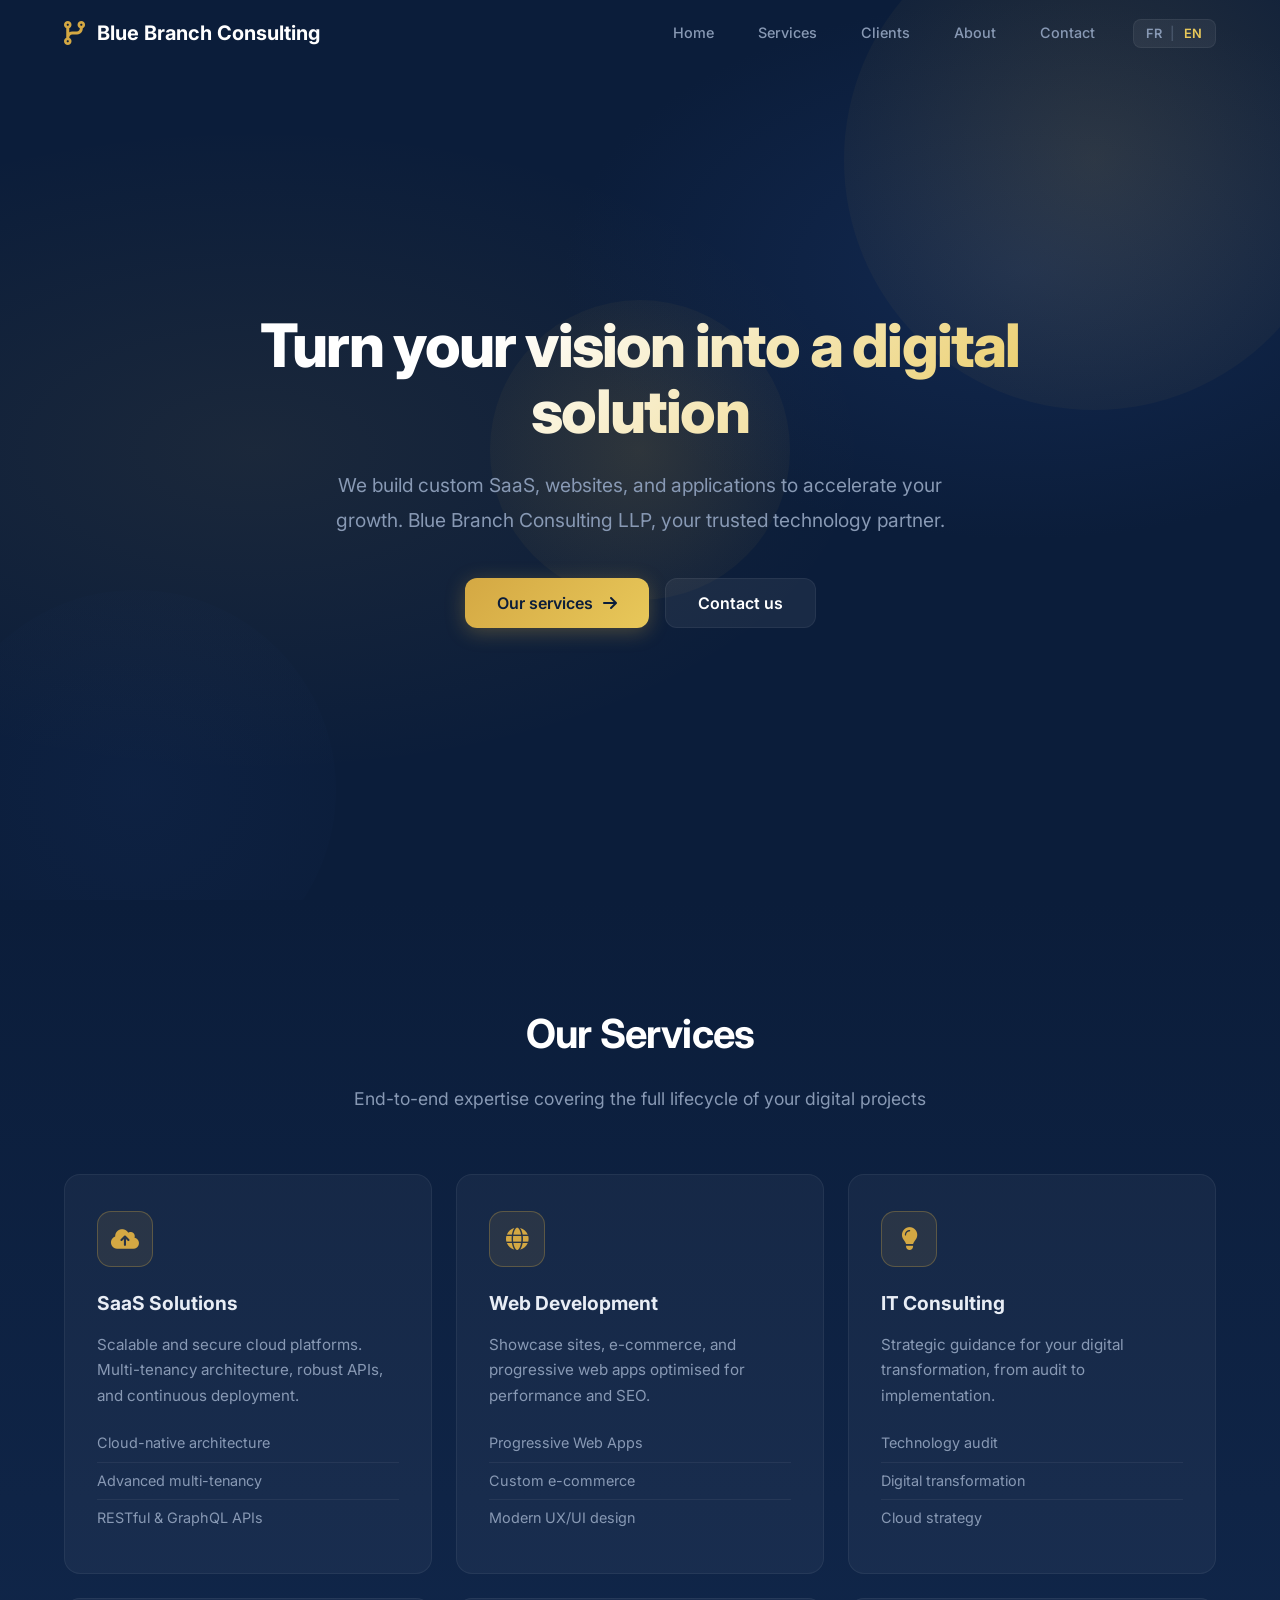
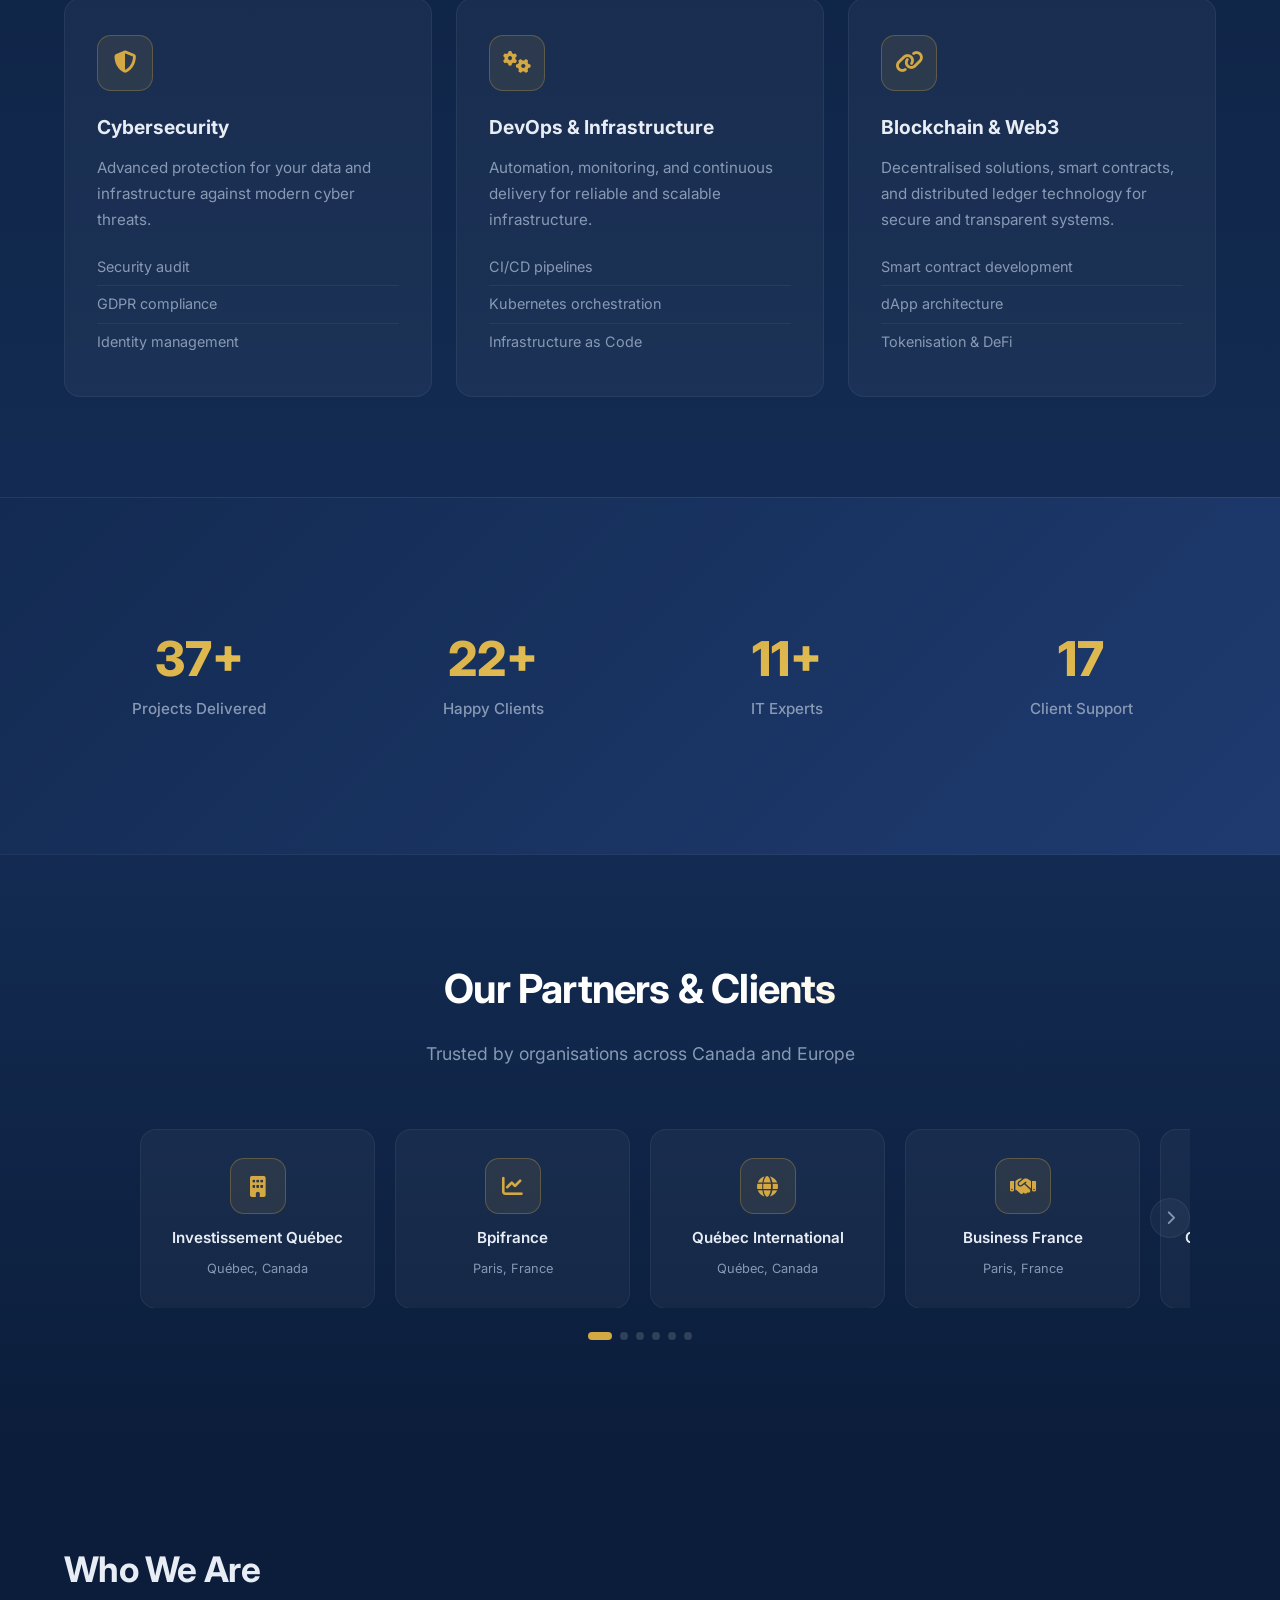
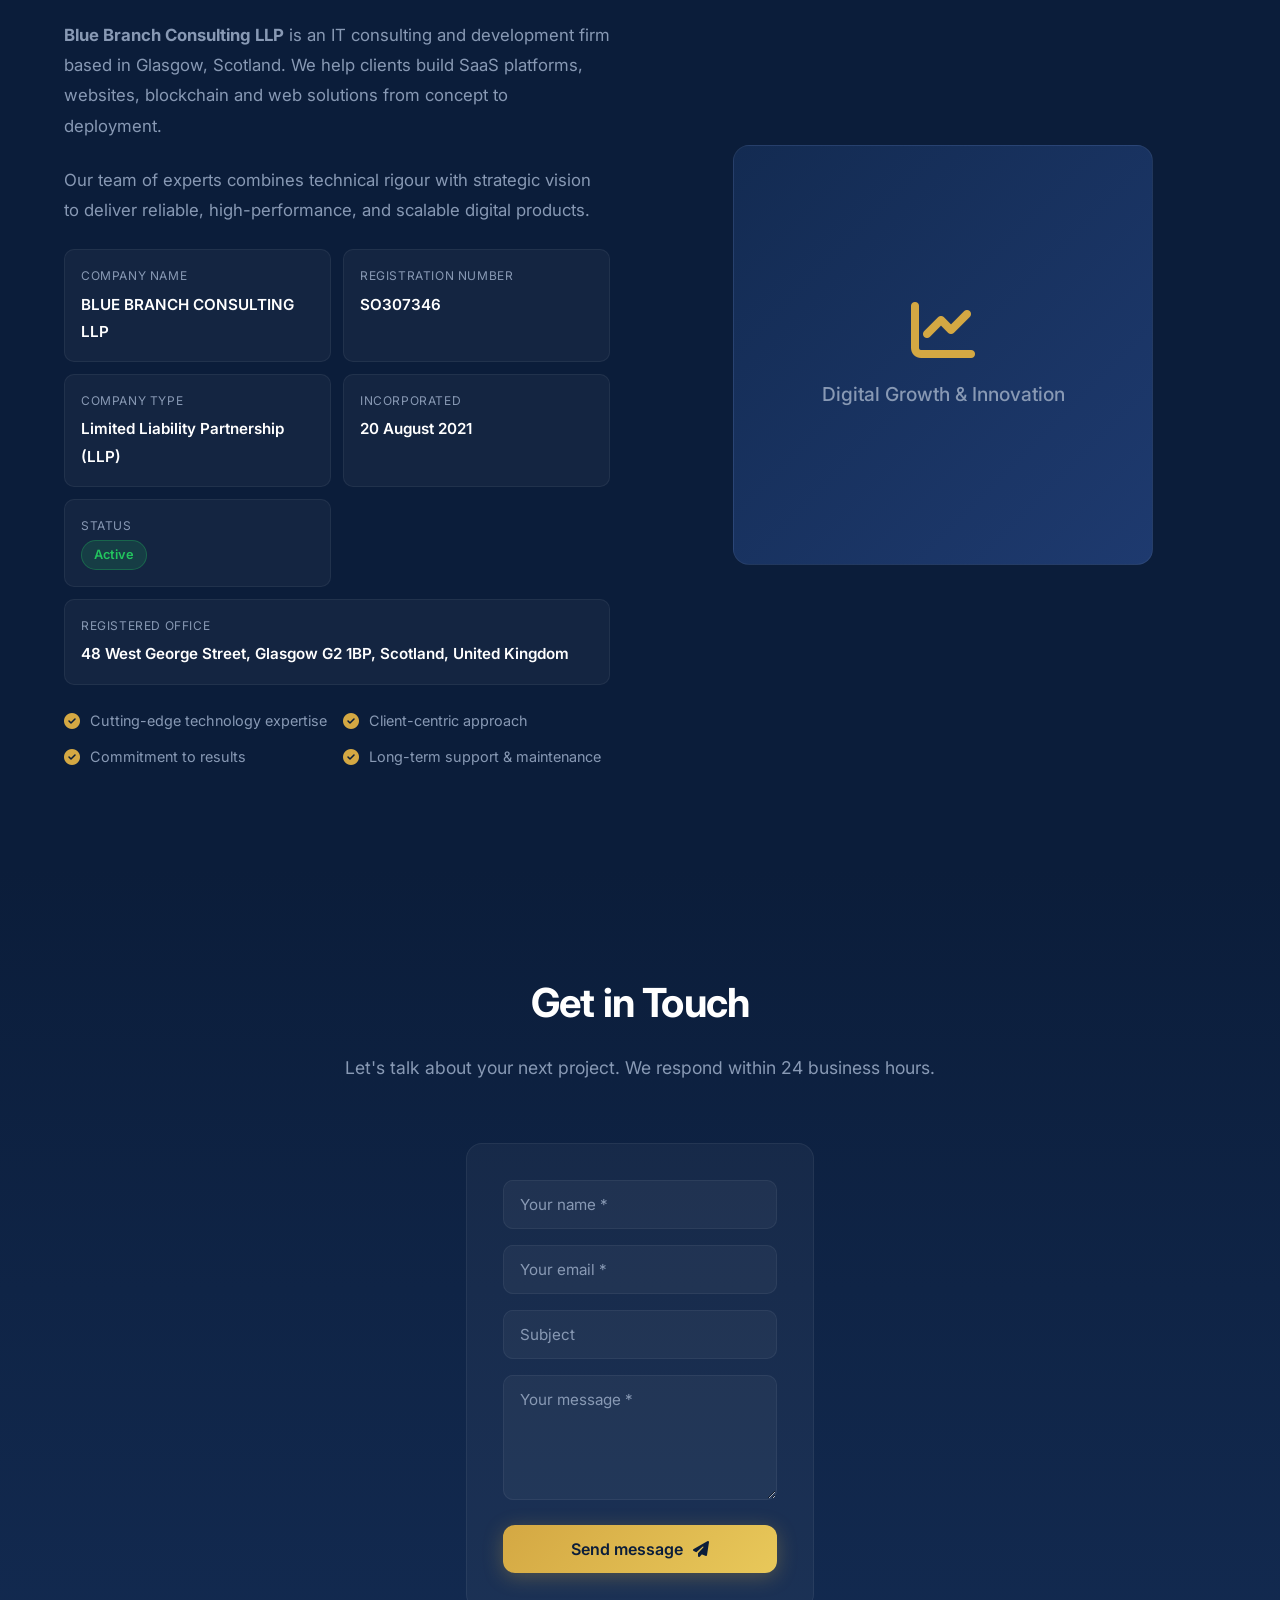
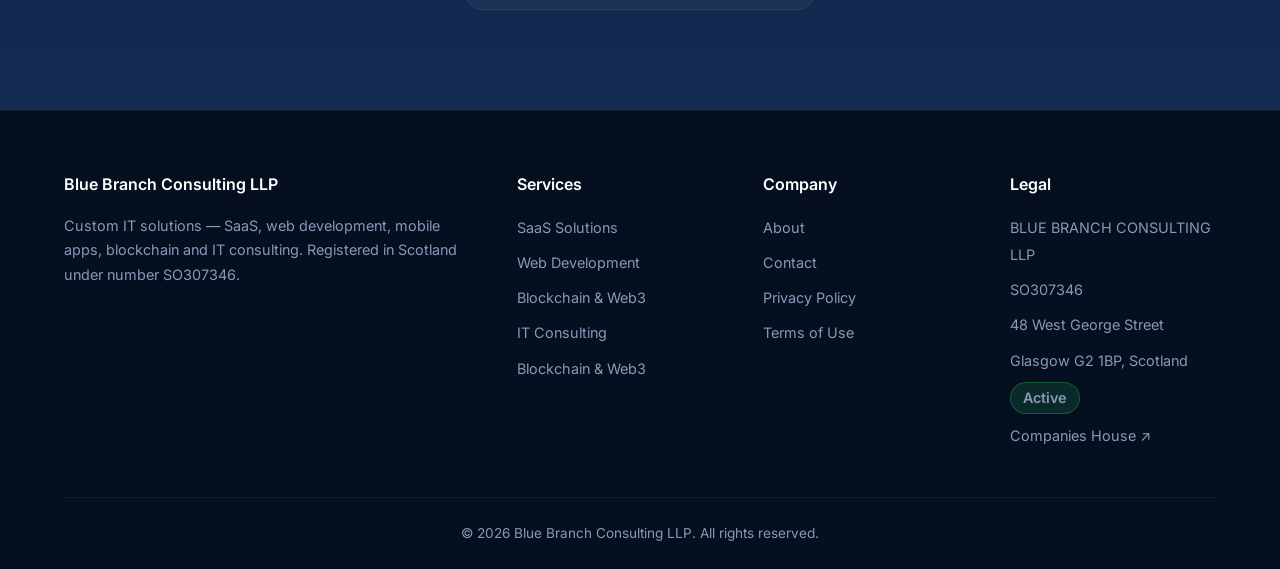
==== commit 22c1698b: "no social media" ====
--- a/index.html
+++ b/index.html
@@ -290,11 +290,7 @@
                 <div class="footer-section">
                     <h4>Blue Branch Consulting LLP</h4>
                     <p data-i18n="footer-desc">Custom IT solutions — SaaS, web development, mobile apps, blockchain and IT consulting. Registered in Scotland under number SO307346.</p>
-                    <div class="social-links">
-                        <a href="#" aria-label="LinkedIn"><i class="fab fa-linkedin-in"></i></a>
-                        <a href="#" aria-label="GitHub"><i class="fab fa-github"></i></a>
-                        <a href="#" aria-label="Twitter"><i class="fab fa-x-twitter"></i></a>
-                    </div>
+
                 </div>
                 <div class="footer-section">
                     <h4 data-i18n="footer-services">Services</h4>
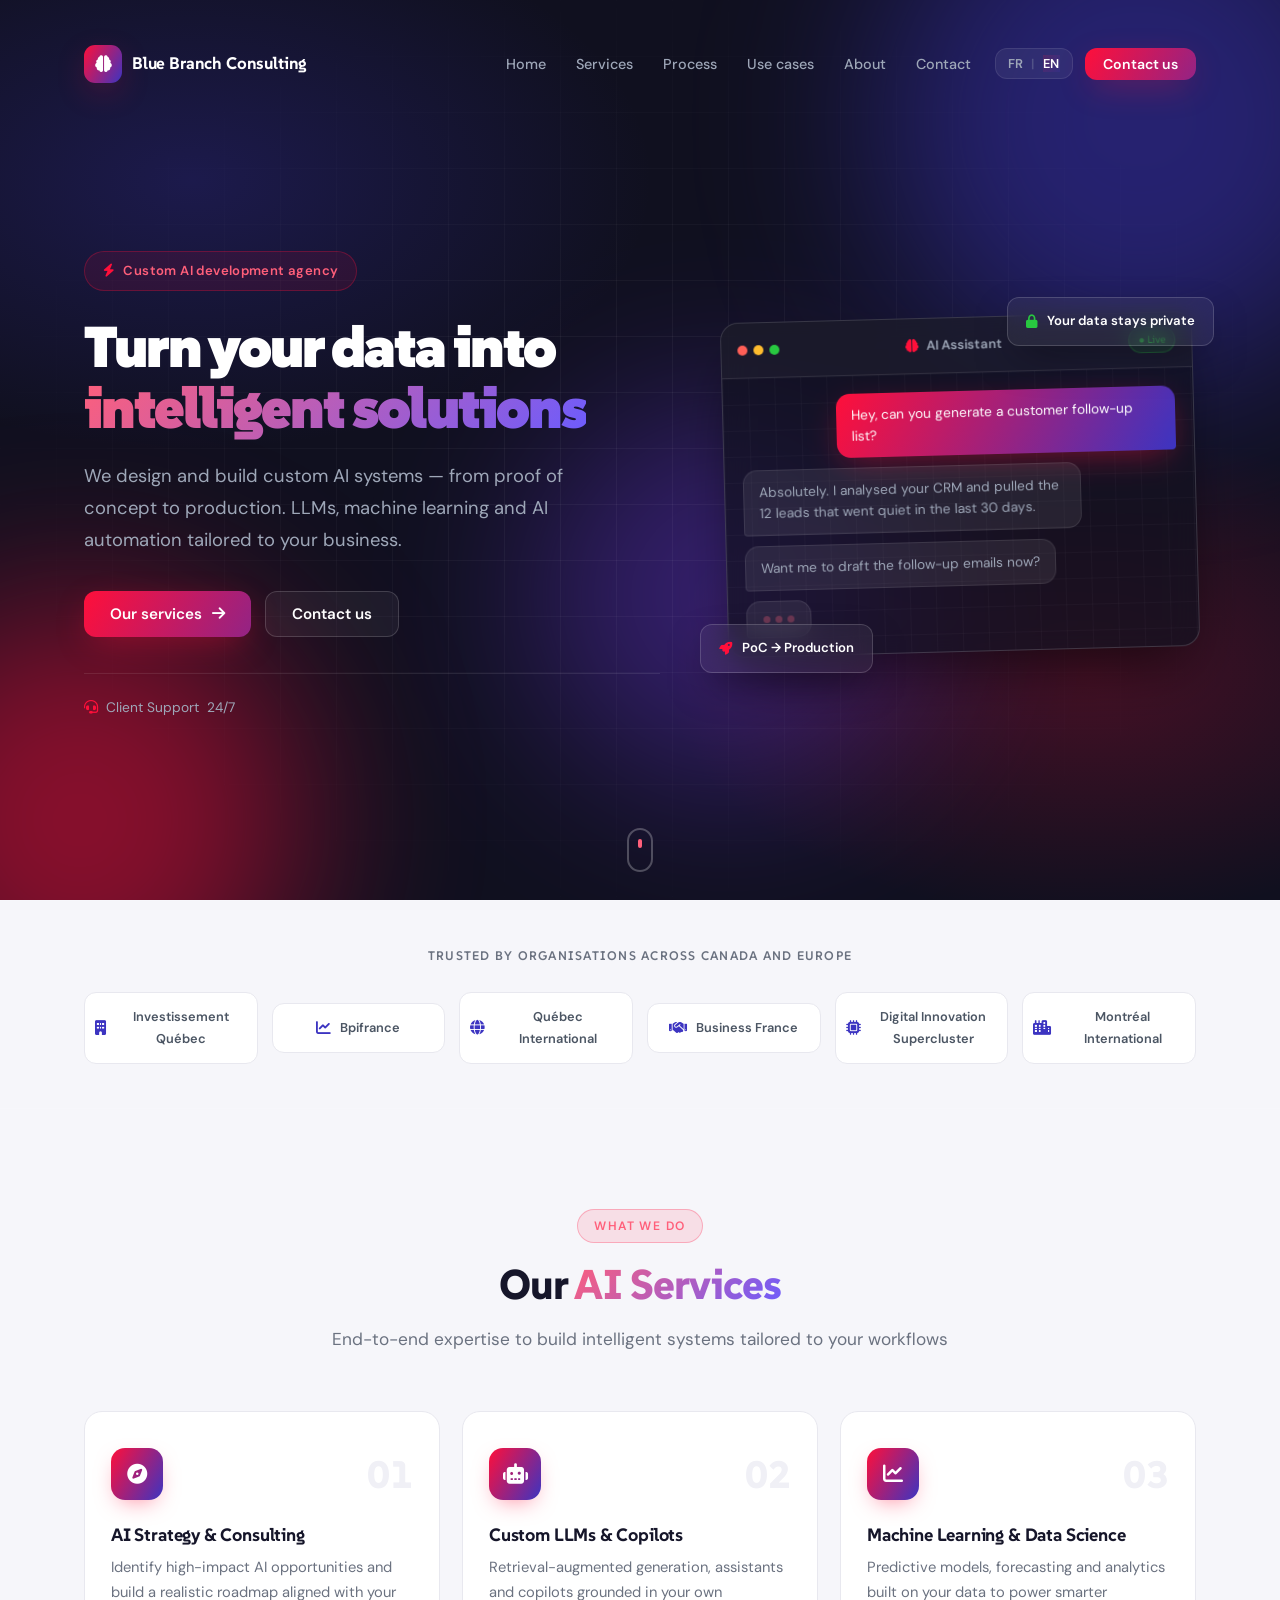
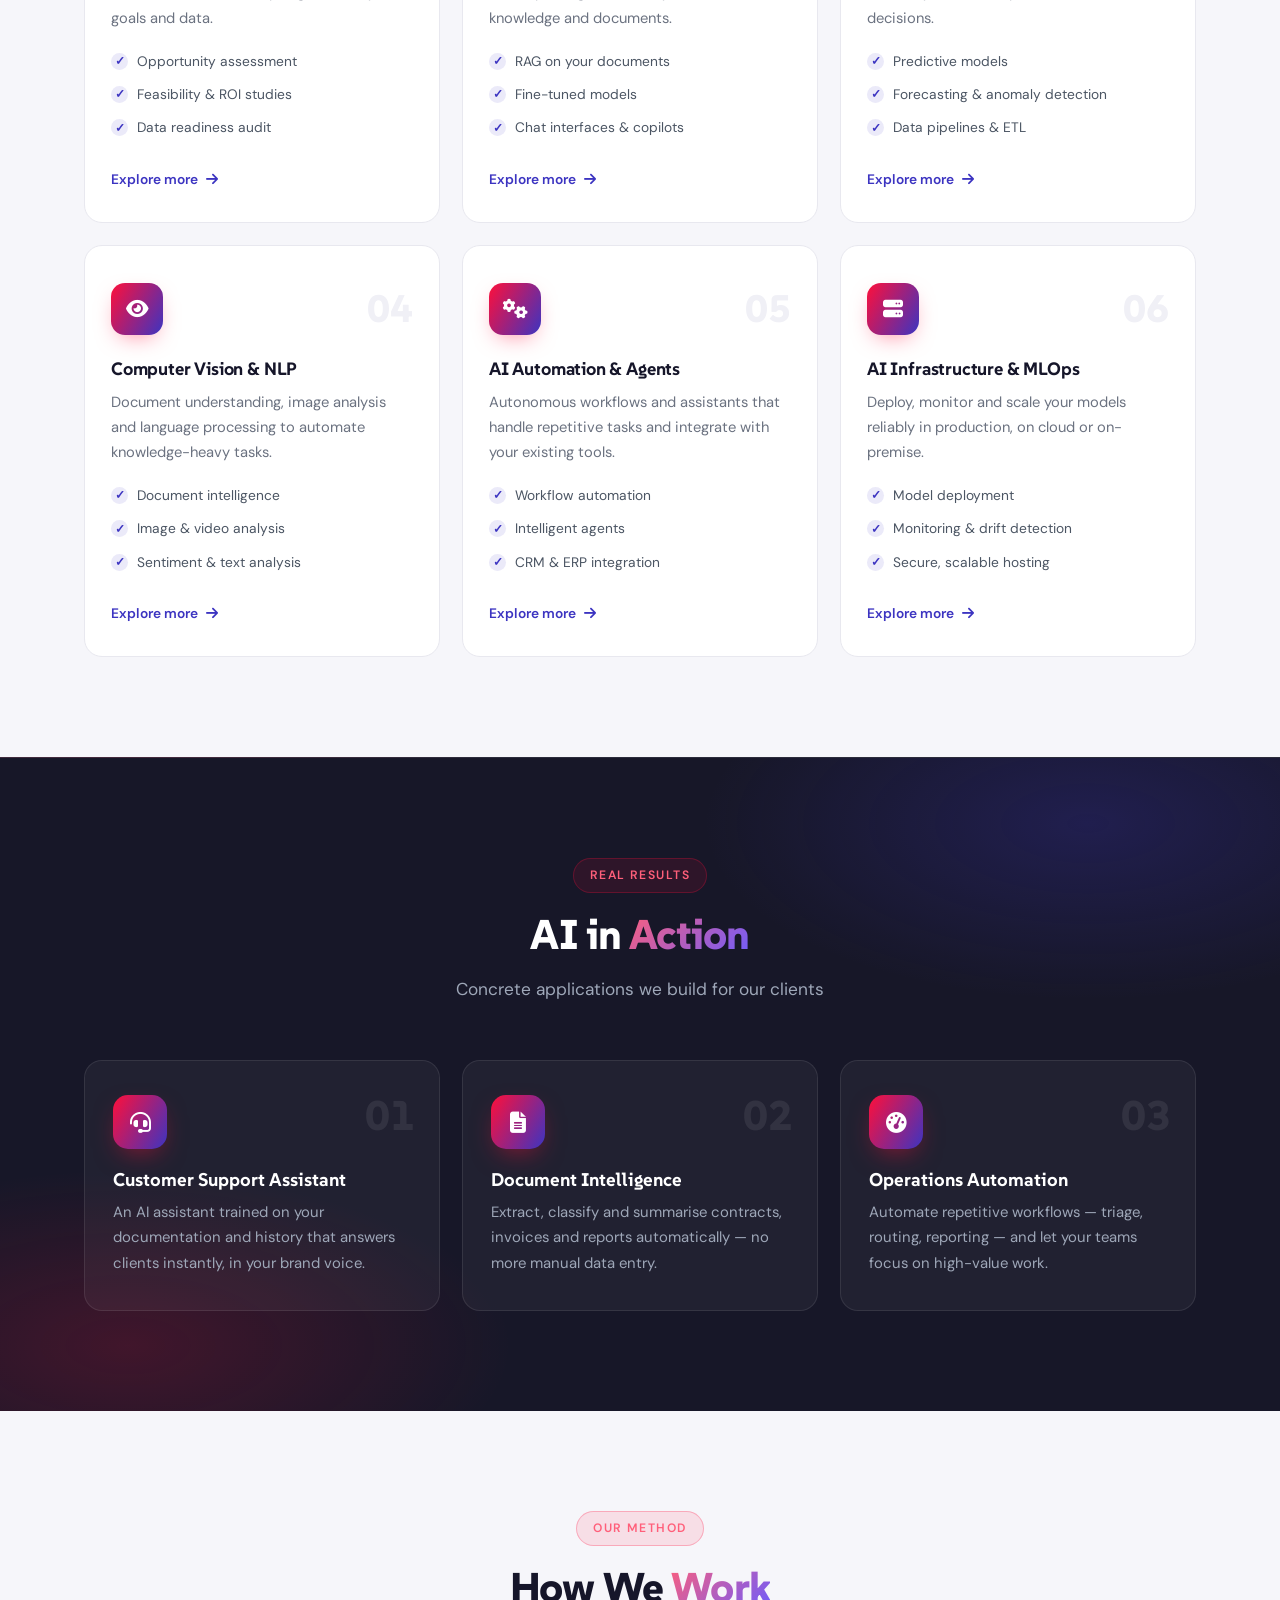
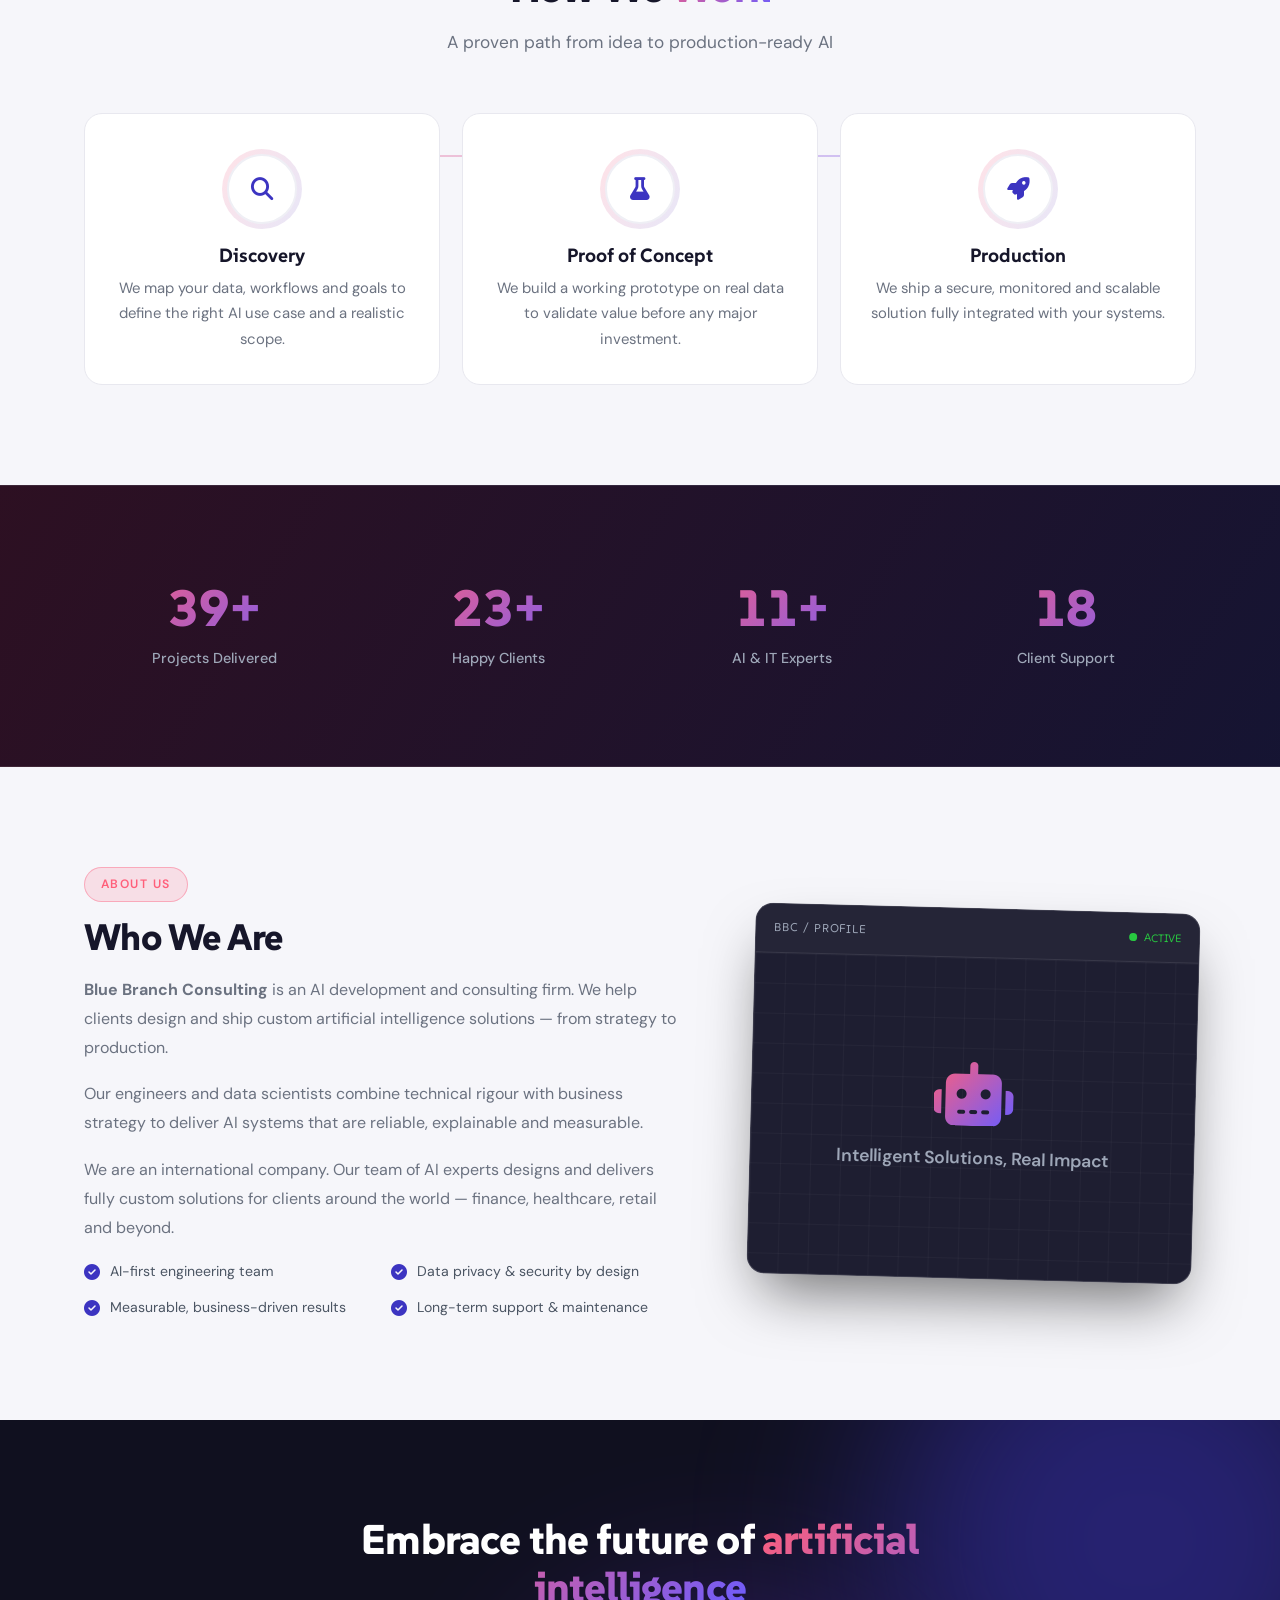
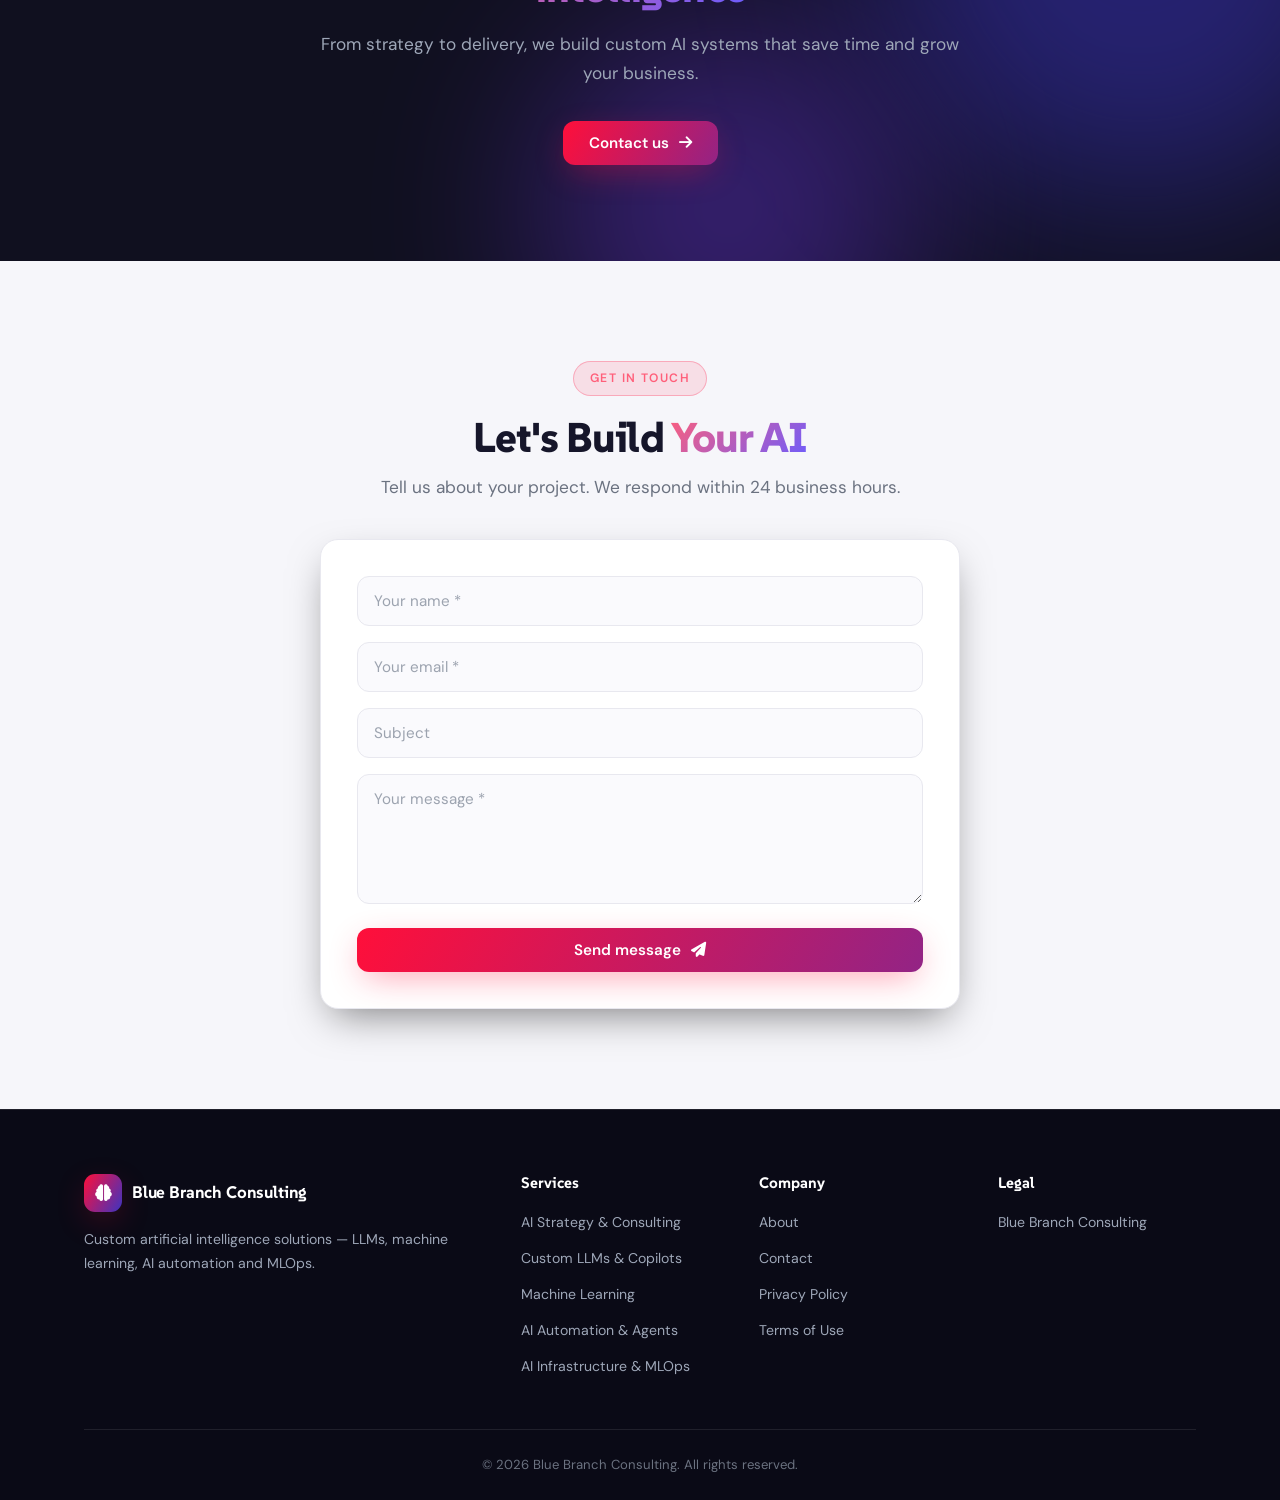
==== commit 5e3802c9: "juste 1version supp les autres" ====
--- a/index.html
+++ b/index.html
@@ -3,12 +3,12 @@
 <head>
     <meta charset="UTF-8">
     <meta name="viewport" content="width=device-width, initial-scale=1.0">
-    <meta name="description" content="Blue Branch Consulting LLP - IT consulting: SaaS, web development, blockchain, cybersecurity, DevOps. Registered in Scotland (SO307346).">
-    <meta name="theme-color" content="#0b1d3a">
-    <title>Blue Branch Consulting LLP | IT Solutions & SaaS</title>
+    <meta name="description" content="Blue Branch Consulting - Custom artificial intelligence solutions: LLMs, machine learning, AI automation and MLOps.">
+    <meta name="theme-color" content="#101020">
+    <title>Blue Branch Consulting | Custom AI Solutions</title>
     <link rel="preconnect" href="https://fonts.googleapis.com">
     <link rel="preconnect" href="https://fonts.gstatic.com" crossorigin>
-    <link href="https://fonts.googleapis.com/css2?family=Inter:wght@400;500;600;700;800&display=swap" rel="stylesheet">
+    <link href="https://fonts.googleapis.com/css2?family=SUSE:wght@400;500;600;700;800;900&family=DM+Sans:opsz,wght@9..40,300;9..40,400;9..40,500;9..40,600;9..40,700&display=swap" rel="stylesheet">
     <link rel="stylesheet" href="https://cdnjs.cloudflare.com/ajax/libs/font-awesome/6.5.1/css/all.min.css" crossorigin="anonymous">
     <link rel="stylesheet" href="styles.css">
 </head>
@@ -16,15 +16,16 @@
 
     <!-- ===== NAVBAR ===== -->
     <nav class="navbar" role="navigation" aria-label="Main navigation">
-        <div class="nav-container">
+        <div class="container nav-container">
             <div class="logo">
-                <i class="fas fa-code-branch" aria-hidden="true"></i>
-                <span>Blue Branch Consulting</span>
+                <span class="logo-mark"><i class="fas fa-brain" aria-hidden="true"></i></span>
+                <span class="logo-text">Blue Branch Consulting</span>
             </div>
             <ul class="nav-menu">
                 <li><a href="#hero" class="nav-link" data-i18n="nav-home">Home</a></li>
                 <li><a href="#services" class="nav-link" data-i18n="nav-services">Services</a></li>
-                <li><a href="#clients" class="nav-link" data-i18n="nav-clients">Clients</a></li>
+                <li><a href="#process" class="nav-link" data-i18n="nav-process">Process</a></li>
+                <li><a href="#usecases" class="nav-link" data-i18n="nav-usecases">Use cases</a></li>
                 <li><a href="#about" class="nav-link" data-i18n="nav-about">About</a></li>
                 <li><a href="#contact" class="nav-link" data-i18n="nav-contact">Contact</a></li>
                 <li class="lang-switcher-item">
@@ -34,6 +35,9 @@
                         <span class="lang-en active">EN</span>
                     </button>
                 </li>
+                <li class="nav-cta-item">
+                    <a href="#contact" class="btn btn-primary btn-sm" data-i18n="nav-contact-cta">Contact us</a>
+                </li>
             </ul>
             <div class="hamburger" role="button" tabindex="0" aria-label="Mobile menu">
                 <span></span>
@@ -45,21 +49,63 @@
 
     <!-- ===== HERO ===== -->
     <section id="hero" class="hero">
-        <div class="hero-background" aria-hidden="true">
-            <div class="floating-element e1"></div>
-            <div class="floating-element e2"></div>
-            <div class="floating-element e3"></div>
-        </div>
-        <div class="hero-content">
-            <h1 class="hero-title" data-i18n="hero-title">Turn your vision into a digital solution</h1>
-            <p class="hero-subtitle" data-i18n="hero-subtitle">We build custom SaaS, websites, and applications to accelerate your growth. Blue Branch Consulting LLP, your trusted technology partner.</p>
-            <div class="hero-buttons">
-                <button class="btn btn-primary" onclick="scrollToSection('services')">
-                    <span data-i18n="hero-cta1">Our services</span> <i class="fas fa-arrow-right" aria-hidden="true"></i>
-                </button>
-                <button class="btn btn-secondary" onclick="scrollToSection('contact')" data-i18n="hero-cta2">
-                    Contact us
-                </button>
+        <div class="hero-bg" aria-hidden="true">
+            <span class="aurora a1"></span>
+            <span class="aurora a2"></span>
+            <span class="aurora a3"></span>
+            <span class="grid-overlay"></span>
+        </div>
+        <div class="container hero-inner">
+            <div class="hero-content">
+                <span class="hero-badge"><i class="fas fa-bolt"></i> <span data-i18n="hero-badge">Custom AI development agency</span></span>
+                <h1 class="hero-title"><span data-i18n="hero-title-pre">Turn your data into</span> <span class="grad-text" data-i18n="hero-title-grad">intelligent solutions</span></h1>
+                <p class="hero-subtitle" data-i18n="hero-subtitle">We design and build custom AI systems — from proof of concept to production. LLMs, machine learning and AI automation tailored to your business.</p>
+                <div class="hero-buttons">
+                    <button class="btn btn-primary" onclick="scrollToSection('services')">
+                        <span data-i18n="hero-cta1">Our services</span> <i class="fas fa-arrow-right" aria-hidden="true"></i>
+                    </button>
+                    <button class="btn btn-ghost" onclick="scrollToSection('contact')" data-i18n="hero-cta2">
+                        Contact us
+                    </button>
+                </div>
+                <div class="hero-meta">
+                    <span><i class="fas fa-headset"></i> <span data-i18n="stat-support">Client Support</span> 24/7</span>
+                </div>
+            </div>
+            <div class="hero-visual">
+                <div class="mockup-window">
+                    <div class="mockup-bar">
+                        <span class="dot dot-r"></span>
+                        <span class="dot dot-y"></span>
+                        <span class="dot dot-g"></span>
+                        <div class="mockup-title"><i class="fas fa-brain"></i> AI Assistant</div>
+                        <span class="mockup-live">● Live</span>
+                    </div>
+                    <div class="mockup-body">
+                        <div class="msg msg-user">Hey, can you generate a customer follow-up list?</div>
+                        <div class="msg msg-ai">Absolutely. I analysed your CRM and pulled the 12 leads that went quiet in the last 30 days.</div>
+                        <div class="msg msg-ai">Want me to draft the follow-up emails now?</div>
+                        <div class="msg msg-ai typing"><span></span><span></span><span></span></div>
+                    </div>
+                </div>
+                <div class="float-chip chip-1"><i class="fas fa-rocket"></i> <span data-i18n="float-chip1">PoC → Production</span></div>
+                <div class="float-chip chip-2"><i class="fas fa-lock"></i> <span data-i18n="float-chip2">Your data stays private</span></div>
+            </div>
+        </div>
+        <a href="#clients" class="hero-scroll" aria-label="Scroll down"><span></span></a>
+    </section>
+
+    <!-- ===== LOGO STRIP ===== -->
+    <section id="clients" class="logos">
+        <div class="container">
+            <p class="logos-label" data-i18n="clients-subtitle">Trusted by organisations across Canada and Europe</p>
+            <div class="logos-grid">
+                <div class="logo-chip"><i class="fas fa-building"></i><span>Investissement Québec</span></div>
+                <div class="logo-chip"><i class="fas fa-chart-line"></i><span>Bpifrance</span></div>
+                <div class="logo-chip"><i class="fas fa-globe"></i><span>Québec International</span></div>
+                <div class="logo-chip"><i class="fas fa-handshake"></i><span>Business France</span></div>
+                <div class="logo-chip"><i class="fas fa-microchip"></i><span>Digital Innovation Supercluster</span></div>
+                <div class="logo-chip"><i class="fas fa-city"></i><span>Montréal International</span></div>
             </div>
         </div>
     </section>
@@ -67,68 +113,154 @@
     <!-- ===== SERVICES ===== -->
     <section id="services" class="services">
         <div class="container">
-            <h2 class="section-title" data-i18n="services-title">Our Services</h2>
-            <p class="section-subtitle" data-i18n="services-subtitle">End-to-end expertise covering the full lifecycle of your digital projects</p>
+            <div class="section-head">
+                <span class="section-tag" data-i18n="services-tag">What we do</span>
+                <h2 class="section-title"><span data-i18n="services-title-pre">Our</span> <span class="grad-text" data-i18n="services-title-grad">AI Services</span></h2>
+                <p class="section-subtitle" data-i18n="services-subtitle">End-to-end expertise to build intelligent systems tailored to your workflows</p>
+            </div>
             <div class="services-grid">
                 <div class="service-card">
-                    <div class="service-icon"><i class="fas fa-cloud-upload-alt"></i></div>
-                    <h3 data-i18n="svc-saas-title">SaaS Solutions</h3>
-                    <p data-i18n="svc-saas-desc">Scalable and secure cloud platforms. Multi-tenancy architecture, robust APIs, and continuous deployment.</p>
-                    <ul class="service-list">
-                        <li data-i18n="svc-saas-1">Cloud-native architecture</li>
-                        <li data-i18n="svc-saas-2">Advanced multi-tenancy</li>
-                        <li data-i18n="svc-saas-3">RESTful &amp; GraphQL APIs</li>
-                    </ul>
-                </div>
-                <div class="service-card">
-                    <div class="service-icon"><i class="fas fa-globe"></i></div>
-                    <h3 data-i18n="svc-web-title">Web Development</h3>
-                    <p data-i18n="svc-web-desc">Showcase sites, e-commerce, and progressive web apps optimised for performance and SEO.</p>
-                    <ul class="service-list">
-                        <li data-i18n="svc-web-1">Progressive Web Apps</li>
-                        <li data-i18n="svc-web-2">Custom e-commerce</li>
-                        <li data-i18n="svc-web-3">Modern UX/UI design</li>
-                    </ul>
-                </div>
-                <div class="service-card">
-                    <div class="service-icon"><i class="fas fa-lightbulb"></i></div>
-                    <h3 data-i18n="svc-consult-title">IT Consulting</h3>
-                    <p data-i18n="svc-consult-desc">Strategic guidance for your digital transformation, from audit to implementation.</p>
-                    <ul class="service-list">
-                        <li data-i18n="svc-consult-1">Technology audit</li>
-                        <li data-i18n="svc-consult-2">Digital transformation</li>
-                        <li data-i18n="svc-consult-3">Cloud strategy</li>
-                    </ul>
-                </div>
-                <div class="service-card">
-                    <div class="service-icon"><i class="fas fa-shield-alt"></i></div>
-                    <h3 data-i18n="svc-sec-title">Cybersecurity</h3>
-                    <p data-i18n="svc-sec-desc">Advanced protection for your data and infrastructure against modern cyber threats.</p>
-                    <ul class="service-list">
-                        <li data-i18n="svc-sec-1">Security audit</li>
-                        <li data-i18n="svc-sec-2">GDPR compliance</li>
-                        <li data-i18n="svc-sec-3">Identity management</li>
-                    </ul>
-                </div>
-                <div class="service-card">
-                    <div class="service-icon"><i class="fas fa-cogs"></i></div>
-                    <h3 data-i18n="svc-devops-title">DevOps &amp; Infrastructure</h3>
-                    <p data-i18n="svc-devops-desc">Automation, monitoring, and continuous delivery for reliable and scalable infrastructure.</p>
-                    <ul class="service-list">
-                        <li data-i18n="svc-devops-1">CI/CD pipelines</li>
-                        <li data-i18n="svc-devops-2">Kubernetes orchestration</li>
-                        <li data-i18n="svc-devops-3">Infrastructure as Code</li>
-                    </ul>
-                </div>
-                <div class="service-card">
-                    <div class="service-icon"><i class="fas fa-link"></i></div>
-                    <h3 data-i18n="svc-blockchain-title">Blockchain &amp; Web3</h3>
-                    <p data-i18n="svc-blockchain-desc">Decentralised solutions, smart contracts, and distributed ledger technology for secure and transparent systems.</p>
-                    <ul class="service-list">
-                        <li data-i18n="svc-blockchain-1">Smart contract development</li>
-                        <li data-i18n="svc-blockchain-2">dApp architecture</li>
-                        <li data-i18n="svc-blockchain-3">Tokenisation &amp; DeFi</li>
-                    </ul>
+                    <div class="service-top">
+                        <div class="service-icon"><i class="fas fa-compass"></i></div>
+                        <span class="service-num">01</span>
+                    </div>
+                    <h3 data-i18n="svc-strategy-title">AI Strategy & Consulting</h3>
+                    <p data-i18n="svc-strategy-desc">Identify high-impact AI opportunities and build a realistic roadmap aligned with your goals and data.</p>
+                    <ul class="service-list">
+                        <li data-i18n="svc-strategy-1">Opportunity assessment</li>
+                        <li data-i18n="svc-strategy-2">Feasibility & ROI studies</li>
+                        <li data-i18n="svc-strategy-3">Data readiness audit</li>
+                    </ul>
+                    <a href="#contact" class="service-link"><span data-i18n="explore-more">Explore more</span> <i class="fas fa-arrow-right"></i></a>
+                </div>
+                <div class="service-card">
+                    <div class="service-top">
+                        <div class="service-icon"><i class="fas fa-robot"></i></div>
+                        <span class="service-num">02</span>
+                    </div>
+                    <h3 data-i18n="svc-llm-title">Custom LLMs & Copilots</h3>
+                    <p data-i18n="svc-llm-desc">Retrieval-augmented generation, assistants and copilots grounded in your own knowledge and documents.</p>
+                    <ul class="service-list">
+                        <li data-i18n="svc-llm-1">RAG on your documents</li>
+                        <li data-i18n="svc-llm-2">Fine-tuned models</li>
+                        <li data-i18n="svc-llm-3">Chat interfaces & copilots</li>
+                    </ul>
+                    <a href="#contact" class="service-link"><span data-i18n="explore-more">Explore more</span> <i class="fas fa-arrow-right"></i></a>
+                </div>
+                <div class="service-card">
+                    <div class="service-top">
+                        <div class="service-icon"><i class="fas fa-chart-line"></i></div>
+                        <span class="service-num">03</span>
+                    </div>
+                    <h3 data-i18n="svc-ml-title">Machine Learning & Data Science</h3>
+                    <p data-i18n="svc-ml-desc">Predictive models, forecasting and analytics built on your data to power smarter decisions.</p>
+                    <ul class="service-list">
+                        <li data-i18n="svc-ml-1">Predictive models</li>
+                        <li data-i18n="svc-ml-2">Forecasting & anomaly detection</li>
+                        <li data-i18n="svc-ml-3">Data pipelines & ETL</li>
+                    </ul>
+                    <a href="#contact" class="service-link"><span data-i18n="explore-more">Explore more</span> <i class="fas fa-arrow-right"></i></a>
+                </div>
+                <div class="service-card">
+                    <div class="service-top">
+                        <div class="service-icon"><i class="fas fa-eye"></i></div>
+                        <span class="service-num">04</span>
+                    </div>
+                    <h3 data-i18n="svc-cv-title">Computer Vision & NLP</h3>
+                    <p data-i18n="svc-cv-desc">Document understanding, image analysis and language processing to automate knowledge-heavy tasks.</p>
+                    <ul class="service-list">
+                        <li data-i18n="svc-cv-1">Document intelligence</li>
+                        <li data-i18n="svc-cv-2">Image & video analysis</li>
+                        <li data-i18n="svc-cv-3">Sentiment & text analysis</li>
+                    </ul>
+                    <a href="#contact" class="service-link"><span data-i18n="explore-more">Explore more</span> <i class="fas fa-arrow-right"></i></a>
+                </div>
+                <div class="service-card">
+                    <div class="service-top">
+                        <div class="service-icon"><i class="fas fa-cogs"></i></div>
+                        <span class="service-num">05</span>
+                    </div>
+                    <h3 data-i18n="svc-automation-title">AI Automation & Agents</h3>
+                    <p data-i18n="svc-automation-desc">Autonomous workflows and assistants that handle repetitive tasks and integrate with your existing tools.</p>
+                    <ul class="service-list">
+                        <li data-i18n="svc-automation-1">Workflow automation</li>
+                        <li data-i18n="svc-automation-2">Intelligent agents</li>
+                        <li data-i18n="svc-automation-3">CRM & ERP integration</li>
+                    </ul>
+                    <a href="#contact" class="service-link"><span data-i18n="explore-more">Explore more</span> <i class="fas fa-arrow-right"></i></a>
+                </div>
+                <div class="service-card">
+                    <div class="service-top">
+                        <div class="service-icon"><i class="fas fa-server"></i></div>
+                        <span class="service-num">06</span>
+                    </div>
+                    <h3 data-i18n="svc-infra-title">AI Infrastructure & MLOps</h3>
+                    <p data-i18n="svc-infra-desc">Deploy, monitor and scale your models reliably in production, on cloud or on-premise.</p>
+                    <ul class="service-list">
+                        <li data-i18n="svc-infra-1">Model deployment</li>
+                        <li data-i18n="svc-infra-2">Monitoring & drift detection</li>
+                        <li data-i18n="svc-infra-3">Secure, scalable hosting</li>
+                    </ul>
+                    <a href="#contact" class="service-link"><span data-i18n="explore-more">Explore more</span> <i class="fas fa-arrow-right"></i></a>
+                </div>
+            </div>
+        </div>
+    </section>
+
+    <!-- ===== USE CASES (dark, numbered) ===== -->
+    <section id="usecases" class="usecases">
+        <div class="container">
+            <div class="section-head">
+                <span class="section-tag" data-i18n="usecases-tag">Real results</span>
+                <h2 class="section-title"><span data-i18n="usecases-title-pre">AI in</span> <span class="grad-text" data-i18n="usecases-title-grad">Action</span></h2>
+                <p class="section-subtitle" data-i18n="usecases-subtitle">Concrete applications we build for our clients</p>
+            </div>
+            <div class="usecases-grid">
+                <div class="usecase-card">
+                    <span class="step-number">01</span>
+                    <div class="usecase-icon"><i class="fas fa-headset"></i></div>
+                    <h3 data-i18n="uc-support-title">Customer Support Assistant</h3>
+                    <p data-i18n="uc-support-desc">An AI assistant trained on your documentation and history that answers clients instantly, in your brand voice.</p>
+                </div>
+                <div class="usecase-card">
+                    <span class="step-number">02</span>
+                    <div class="usecase-icon"><i class="fas fa-file-alt"></i></div>
+                    <h3 data-i18n="uc-doc-title">Document Intelligence</h3>
+                    <p data-i18n="uc-doc-desc">Extract, classify and summarise contracts, invoices and reports automatically — no more manual data entry.</p>
+                </div>
+                <div class="usecase-card">
+                    <span class="step-number">03</span>
+                    <div class="usecase-icon"><i class="fas fa-tachometer-alt"></i></div>
+                    <h3 data-i18n="uc-ops-title">Operations Automation</h3>
+                    <p data-i18n="uc-ops-desc">Automate repetitive workflows — triage, routing, reporting — and let your teams focus on high-value work.</p>
+                </div>
+            </div>
+        </div>
+    </section>
+
+    <!-- ===== PROCESS ===== -->
+    <section id="process" class="process">
+        <div class="container">
+            <div class="section-head">
+                <span class="section-tag" data-i18n="process-tag">Our method</span>
+                <h2 class="section-title"><span data-i18n="process-title-pre">How We</span> <span class="grad-text" data-i18n="process-title-grad">Work</span></h2>
+                <p class="section-subtitle" data-i18n="process-subtitle">A proven path from idea to production-ready AI</p>
+            </div>
+            <div class="process-steps">
+                <div class="process-step">
+                    <div class="step-icon"><i class="fas fa-search"></i></div>
+                    <h3 data-i18n="process-1-title">Discovery</h3>
+                    <p data-i18n="process-1-desc">We map your data, workflows and goals to define the right AI use case and a realistic scope.</p>
+                </div>
+                <div class="process-step">
+                    <div class="step-icon"><i class="fas fa-flask"></i></div>
+                    <h3 data-i18n="process-2-title">Proof of Concept</h3>
+                    <p data-i18n="process-2-desc">We build a working prototype on real data to validate value before any major investment.</p>
+                </div>
+                <div class="process-step">
+                    <div class="step-icon"><i class="fas fa-rocket"></i></div>
+                    <h3 data-i18n="process-3-title">Production</h3>
+                    <p data-i18n="process-3-desc">We ship a secure, monitored and scalable solution fully integrated with your systems.</p>
                 </div>
             </div>
         </div>
@@ -148,7 +280,7 @@
                 </div>
                 <div class="stat-card">
                     <div class="stat-number">15+</div>
-                    <div class="stat-label" data-i18n="stat-experts">IT Experts</div>
+                    <div class="stat-label" data-i18n="stat-experts">AI & IT Experts</div>
                 </div>
                 <div class="stat-card">
                     <div class="stat-number">24/7</div>
@@ -158,111 +290,59 @@
         </div>
     </section>
 
-    <!-- ===== CLIENTS SLIDER ===== -->
-    <section id="clients" class="clients">
-        <div class="container">
-            <h2 class="section-title" data-i18n="clients-title">Our Partners &amp; Clients</h2>
-            <p class="section-subtitle" data-i18n="clients-subtitle">Trusted by organisations across Canada and Europe</p>
-            <div class="slider-container">
-                <button class="slider-btn slider-prev" aria-label="Previous"><i class="fas fa-chevron-left"></i></button>
-                <div class="slider-track" id="sliderTrack">
-                    <div class="slide">
-                        <div class="slide-icon"><i class="fas fa-building"></i></div>
-                        <span class="slide-name">Investissement Québec</span>
-                        <span class="slide-location">Québec, Canada</span>
-                    </div>
-                    <div class="slide">
-                        <div class="slide-icon"><i class="fas fa-chart-line"></i></div>
-                        <span class="slide-name">Bpifrance</span>
-                        <span class="slide-location">Paris, France</span>
-                    </div>
-                    <div class="slide">
-                        <div class="slide-icon"><i class="fas fa-globe"></i></div>
-                        <span class="slide-name">Québec International</span>
-                        <span class="slide-location">Québec, Canada</span>
-                    </div>
-                    <div class="slide">
-                        <div class="slide-icon"><i class="fas fa-handshake"></i></div>
-                        <span class="slide-name">Business France</span>
-                        <span class="slide-location">Paris, France</span>
-                    </div>
-                    <div class="slide">
-                        <div class="slide-icon"><i class="fas fa-microchip"></i></div>
-                        <span class="slide-name">Canada Digital Innovation Supercluster</span>
-                        <span class="slide-location">Vancouver, Canada</span>
-                    </div>
-                    <div class="slide">
-                        <div class="slide-icon"><i class="fas fa-city"></i></div>
-                        <span class="slide-name">Montréal International</span>
-                        <span class="slide-location">Montréal, Canada</span>
-                    </div>
-                </div>
-                <button class="slider-btn slider-next" aria-label="Next"><i class="fas fa-chevron-right"></i></button>
-            </div>
-            <div class="slider-dots" id="sliderDots"></div>
-        </div>
-    </section>
-
     <!-- ===== ABOUT ===== -->
     <section id="about" class="about">
         <div class="container">
             <div class="about-content">
                 <div class="about-text">
+                    <span class="section-tag" data-i18n="about-tag">About us</span>
                     <h2 data-i18n="about-title">Who We Are</h2>
-                    <p><strong>Blue Branch Consulting LLP</strong> <span data-i18n="about-p1">is an IT consulting and development firm based in Glasgow, Scotland. We help clients build SaaS platforms, websites, blockchain and web solutions from concept to deployment.</span></p>
-                    <p data-i18n="about-p2">Our team of experts combines technical rigour with strategic vision to deliver reliable, high-performance, and scalable digital products.</p>
-                    <div class="company-details">
-                        <div class="detail-item">
-                            <span class="detail-label" data-i18n="label-name">Company Name</span>
-                            <span class="detail-value">BLUE BRANCH CONSULTING LLP</span>
+                    <p><strong>Blue Branch Consulting</strong> <span data-i18n="about-p1">is an AI development and consulting firm. We help clients design and ship custom artificial intelligence solutions — from strategy to production.</span></p>
+                    <p data-i18n="about-p2">Our engineers and data scientists combine technical rigour with business strategy to deliver AI systems that are reliable, explainable and measurable.</p>
+                    <p data-i18n="about-p3">We are an international company. Our team of AI experts designs and delivers fully custom solutions for clients around the world — finance, healthcare, retail and beyond.</p>
+                    <div class="about-features">
+                        <div class="feature"><i class="fas fa-check-circle"></i> <span data-i18n="feat-1">AI-first engineering team</span></div>
+                        <div class="feature"><i class="fas fa-check-circle"></i> <span data-i18n="feat-2">Data privacy & security by design</span></div>
+                        <div class="feature"><i class="fas fa-check-circle"></i> <span data-i18n="feat-3">Measurable, business-driven results</span></div>
+                        <div class="feature"><i class="fas fa-check-circle"></i> <span data-i18n="feat-4">Long-term support & maintenance</span></div>
+                    </div>
+                </div>
+                <div class="about-visual">
+                    <div class="panel-card">
+                        <div class="panel-header">
+                            <span class="panel-title">BBC / PROFILE</span>
+                            <span class="panel-status"><span class="pulse"></span> ACTIVE</span>
                         </div>
-                        <div class="detail-item">
-                            <span class="detail-label" data-i18n="label-number">Registration Number</span>
-                            <span class="detail-value">SO307346</span>
+                        <div class="panel-body">
+                            <i class="fas fa-robot"></i>
+                            <p data-i18n="about-placeholder">Intelligent Solutions, Real Impact</p>
                         </div>
-                        <div class="detail-item">
-                            <span class="detail-label" data-i18n="label-type">Company Type</span>
-                            <span class="detail-value">Limited Liability Partnership (LLP)</span>
-                        </div>
-                        <div class="detail-item">
-                            <span class="detail-label" data-i18n="label-incorporated">Incorporated</span>
-                            <span class="detail-value">20 August 2021</span>
-                        </div>
-                        <div class="detail-item">
-                            <span class="detail-label" data-i18n="label-status">Status</span>
-                            <span class="detail-value"><span class="badge badge-success" data-i18n="badge-active">Active</span></span>
-                        </div>
-                        <div class="detail-item" style="grid-column: 1 / -1;">
-                            <span class="detail-label" data-i18n="label-address">Registered Office</span>
-                            <span class="detail-value">48 West George Street, Glasgow G2 1BP, Scotland, United Kingdom</span>
-                        </div>
-                    </div>
-                    <div class="about-features">
-                        <div class="feature"><i class="fas fa-check-circle"></i> <span data-i18n="feat-1">Cutting-edge technology expertise</span></div>
-                        <div class="feature"><i class="fas fa-check-circle"></i> <span data-i18n="feat-2">Client-centric approach</span></div>
-                        <div class="feature"><i class="fas fa-check-circle"></i> <span data-i18n="feat-3">Commitment to results</span></div>
-                        <div class="feature"><i class="fas fa-check-circle"></i> <span data-i18n="feat-4">Long-term support &amp; maintenance</span></div>
-                    </div>
-                </div>
-                <div class="about-image">
-                    <div class="image-placeholder">
-                        <i class="fas fa-chart-line"></i>
-                        <p data-i18n="about-placeholder">Digital Growth &amp; Innovation</p>
-                    </div>
-                </div>
-            </div>
-        </div>
-    </section>
-
-
+                    </div>
+                </div>
+            </div>
+        </div>
+    </section>
+
+    <!-- ===== CTA BAND ===== -->
+    <section class="cta-band">
+        <div class="cta-aurora" aria-hidden="true"><span class="aurora a1"></span><span class="aurora a3"></span></div>
+        <div class="container cta-inner">
+            <h2 class="cta-title"><span data-i18n="cta-title-pre">Embrace the future of</span> <span class="grad-text" data-i18n="cta-title-grad">artificial intelligence</span></h2>
+            <p class="cta-subtitle" data-i18n="cta-subtitle">From strategy to delivery, we build custom AI systems that save time and grow your business.</p>
+            <a href="#contact" class="btn btn-primary"><span data-i18n="hero-cta2">Contact us</span> <i class="fas fa-arrow-right"></i></a>
+        </div>
+    </section>
 
     <!-- ===== CONTACT ===== -->
     <section id="contact" class="contact">
         <div class="container">
-            <h2 class="section-title" data-i18n="contact-title">Get in Touch</h2>
-            <p class="section-subtitle" data-i18n="contact-subtitle">Let's talk about your next project. We respond within 24 business hours.</p>
-            <div class="contact-content">
-                <form class="contact-form" id="contactForm" novalidate style="grid-column: 1 / -1; max-width: 600px; margin: 0 auto;">
+            <div class="contact-wrap">
+                <div class="contact-head">
+                    <span class="section-tag" data-i18n="contact-tag">Get in touch</span>
+                    <h2 class="section-title"><span data-i18n="contact-title-pre">Let's Build</span> <span class="grad-text" data-i18n="contact-title-grad">Your AI</span></h2>
+                    <p class="section-subtitle" data-i18n="contact-subtitle">Tell us about your project. We respond within 24 business hours.</p>
+                </div>
+                <form class="contact-form" id="contactForm">
                     <div class="form-group">
                         <input type="text" name="name" data-i18n-placeholder="form-name" placeholder="Your name *" required aria-label="Your name">
                     </div>
@@ -275,7 +355,7 @@
                     <div class="form-group">
                         <textarea name="message" data-i18n-placeholder="form-message" placeholder="Your message *" rows="5" required aria-label="Your message"></textarea>
                     </div>
-                    <button type="submit" class="btn btn-primary">
+                    <button type="submit" class="btn btn-primary btn-block">
                         <span data-i18n="form-send">Send message</span> <i class="fas fa-paper-plane" aria-hidden="true"></i>
                     </button>
                 </form>
@@ -287,19 +367,21 @@
     <footer class="footer">
         <div class="container">
             <div class="footer-content">
-                <div class="footer-section">
-                    <h4>Blue Branch Consulting LLP</h4>
-                    <p data-i18n="footer-desc">Custom IT solutions — SaaS, web development, mobile apps, blockchain and IT consulting. Registered in Scotland under number SO307346.</p>
-
+                <div class="footer-section footer-brand">
+                    <div class="logo">
+                        <span class="logo-mark"><i class="fas fa-brain" aria-hidden="true"></i></span>
+                        <span class="logo-text">Blue Branch Consulting</span>
+                    </div>
+                    <p data-i18n="footer-desc">Custom artificial intelligence solutions — LLMs, machine learning, AI automation and MLOps.</p>
                 </div>
                 <div class="footer-section">
                     <h4 data-i18n="footer-services">Services</h4>
                     <ul>
-                        <li><a href="#services" data-i18n="footer-svc1">SaaS Solutions</a></li>
-                        <li><a href="#services" data-i18n="footer-svc2">Web Development</a></li>
-                        <li><a href="#services" data-i18n="footer-svc3">Blockchain &amp; Web3</a></li>
-                        <li><a href="#services" data-i18n="footer-svc4">IT Consulting</a></li>
-                        <li><a href="#services" data-i18n="footer-svc5">Blockchain &amp; Web3</a></li>
+                        <li><a href="#services" data-i18n="footer-svc1">AI Strategy & Consulting</a></li>
+                        <li><a href="#services" data-i18n="footer-svc2">Custom LLMs & Copilots</a></li>
+                        <li><a href="#services" data-i18n="footer-svc3">Machine Learning</a></li>
+                        <li><a href="#services" data-i18n="footer-svc4">AI Automation & Agents</a></li>
+                        <li><a href="#services" data-i18n="footer-svc5">AI Infrastructure & MLOps</a></li>
                     </ul>
                 </div>
                 <div class="footer-section">
@@ -314,17 +396,12 @@
                 <div class="footer-section">
                     <h4 data-i18n="footer-legal">Legal</h4>
                     <ul>
-                        <li><span>BLUE BRANCH CONSULTING LLP</span></li>
-                        <li><span>SO307346</span></li>
-                        <li><span>48 West George Street</span></li>
-                        <li><span>Glasgow G2 1BP, Scotland</span></li>
-                        <li><span class="badge badge-success" data-i18n="badge-active">Active</span></li>
-                        <li><a href="https://find-and-update.company-information.service.gov.uk/company/SO307346" target="_blank" rel="noopener noreferrer">Companies House ↗</a></li>
+                        <li><span>Blue Branch Consulting</span></li>
                     </ul>
                 </div>
             </div>
             <div class="footer-bottom">
-                <p>&copy; 2026 Blue Branch Consulting LLP. <span data-i18n="footer-rights">All rights reserved.</span></p>
+                <p>&copy; 2026 Blue Branch Consulting. <span data-i18n="footer-rights">All rights reserved.</span></p>
             </div>
         </div>
     </footer>
--- a/styles.css
+++ b/styles.css
@@ -7,26 +7,40 @@
 }
 
 :root {
-  --primary: #0b1d3a;
-  --primary-light: #132b52;
-  --secondary: #1e3a6f;
-  --accent: #d4a843;
-  --accent-light: #e8c85a;
-  --accent-glow: rgba(212, 168, 67, 0.3);
-  --text: #e8edf5;
-  --text-muted: #8899b4;
-  --text-dark: #0b1d3a;
-  --bg-card: rgba(255, 255, 255, 0.04);
-  --bg-card-hover: rgba(255, 255, 255, 0.08);
-  --border: rgba(255, 255, 255, 0.06);
-  --border-accent: rgba(212, 168, 67, 0.3);
-  --glass: rgba(11, 29, 58, 0.85);
-  --glass-border: rgba(255, 255, 255, 0.08);
-  --shadow: 0 25px 50px -12px rgba(0, 0, 0, 0.5);
-  --radius: 16px;
-  --radius-sm: 10px;
-  --transition: 0.35s cubic-bezier(0.4, 0, 0.2, 1);
-  --font: 'Inter', -apple-system, BlinkMacSystemFont, 'Segoe UI', Roboto, sans-serif;
+  --accent: #ff0f3a;
+  --accent-2: #ff5f7a;
+  --primary: #3c34c1;
+  --primary-2: #6a5cff;
+  --purple: #7a3cff;
+  --grad: linear-gradient(120deg, var(--accent) 0%, var(--primary) 100%);
+  --grad-2: linear-gradient(135deg, var(--accent-2) 0%, var(--primary-2) 100%);
+  --grad-soft: linear-gradient(120deg, rgba(255, 15, 58, 0.16) 0%, rgba(60, 52, 193, 0.16) 100%);
+
+  --dark: #10101f;
+  --dark-2: #171728;
+  --dark-3: #1e1e31;
+  --light: #ffffff;
+  --light-2: #f6f6fa;
+  --text: #ffffff;
+  --muted: #9ea7b8;
+  --muted-2: #6b7280;
+  --border: rgba(255, 255, 255, 0.09);
+  --border-strong: rgba(255, 255, 255, 0.16);
+  --card: rgba(255, 255, 255, 0.045);
+  --card-hover: rgba(255, 255, 255, 0.07);
+  --glass: rgba(16, 16, 31, 0.7);
+
+  --shadow-md: 0 16px 40px -12px rgba(0, 0, 0, 0.5);
+  --shadow-lg: 0 30px 60px -15px rgba(0, 0, 0, 0.55);
+  --shadow-glow: 0 10px 34px -8px rgba(255, 15, 58, 0.45);
+
+  --radius: 18px;
+  --radius-sm: 12px;
+  --radius-pill: 999px;
+  --transition: 0.3s cubic-bezier(0.4, 0, 0.2, 1);
+
+  --font-head: 'SUSE', -apple-system, BlinkMacSystemFont, 'Segoe UI', Roboto, sans-serif;
+  --font-body: 'DM Sans', -apple-system, BlinkMacSystemFont, 'Segoe UI', Roboto, sans-serif;
 }
 
 html {
@@ -35,48 +49,78 @@
 }
 
 body {
-  font-family: var(--font);
-  background: var(--primary);
+  font-family: var(--font-body);
+  background: var(--dark);
   color: var(--text);
   line-height: 1.7;
   overflow-x: hidden;
   -webkit-font-smoothing: antialiased;
 }
 
+h1, h2, h3, h4 {
+  font-family: var(--font-head);
+  line-height: 1.15;
+}
+
 a {
-  color: var(--accent);
+  color: var(--accent-2);
   text-decoration: none;
   transition: var(--transition);
 }
 
 a:hover {
-  color: var(--accent-light);
+  color: #fff;
 }
 
 .container {
-  max-width: 1200px;
+  max-width: 1160px;
   margin: 0 auto;
   padding: 0 24px;
 }
 
-.section-title {
-  font-size: 2.5rem;
-  font-weight: 700;
-  text-align: center;
-  margin-bottom: 16px;
-  letter-spacing: -0.02em;
-  background: linear-gradient(135deg, #fff 60%, var(--accent-light));
+section {
+  scroll-margin-top: 88px;
+  padding: 100px 0;
+  position: relative;
+}
+
+.grad-text {
+  background: var(--grad-2);
   -webkit-background-clip: text;
   -webkit-text-fill-color: transparent;
   background-clip: text;
 }
 
-.section-subtitle {
-  text-align: center;
-  color: var(--text-muted);
-  max-width: 600px;
-  margin: 0 auto 60px;
-  font-size: 1.1rem;
+/* ===== TOPBAR ===== */
+.topbar {
+  background: #0a0a16;
+  border-bottom: 1px solid var(--border);
+  font-size: 0.78rem;
+  color: var(--muted);
+}
+
+.topbar-inner {
+  display: flex;
+  align-items: center;
+  justify-content: space-between;
+  padding-top: 8px;
+  padding-bottom: 8px;
+}
+
+.topbar span {
+  display: inline-flex;
+  align-items: center;
+  gap: 7px;
+  margin-right: 22px;
+}
+
+.topbar i {
+  color: var(--accent);
+  font-size: 0.72rem;
+}
+
+.topbar-right span {
+  margin-right: 0;
 }
 
 /* ===== NAVBAR ===== */
@@ -86,22 +130,21 @@
   left: 0;
   right: 0;
   z-index: 1000;
-  padding: 16px 0;
-  transition: var(--transition);
+  padding: 14px 0;
+  transition: var(--transition);
+  margin-top: 31px;
 }
 
 .navbar.scrolled {
+  margin-top: 0;
   background: var(--glass);
-  backdrop-filter: blur(20px);
-  -webkit-backdrop-filter: blur(20px);
-  border-bottom: 1px solid var(--glass-border);
-  padding: 10px 0;
+  backdrop-filter: blur(18px);
+  -webkit-backdrop-filter: blur(18px);
+  border-bottom: 1px solid var(--border);
+  padding: 8px 0;
 }
 
 .nav-container {
-  max-width: 1200px;
-  margin: 0 auto;
-  padding: 0 24px;
   display: flex;
   align-items: center;
   justify-content: space-between;
@@ -110,27 +153,37 @@
 .logo {
   display: flex;
   align-items: center;
-  gap: 12px;
+  gap: 10px;
+  font-family: var(--font-head);
   font-weight: 700;
-  font-size: 1.25rem;
+  font-size: 1.05rem;
   color: #fff;
-}
-
-.logo i {
-  color: var(--accent);
-  font-size: 1.5rem;
+  letter-spacing: -0.01em;
+}
+
+.logo-mark {
+  width: 38px;
+  height: 38px;
+  border-radius: 11px;
+  display: flex;
+  align-items: center;
+  justify-content: center;
+  background: var(--grad);
+  color: #fff;
+  font-size: 1.05rem;
+  box-shadow: var(--shadow-glow);
 }
 
 .nav-menu {
   display: flex;
   list-style: none;
-  gap: 8px;
+  gap: 2px;
   align-items: center;
 }
 
 .nav-link {
-  color: var(--text-muted);
-  padding: 8px 18px;
+  color: var(--muted);
+  padding: 8px 14px;
   border-radius: 8px;
   font-size: 0.9rem;
   font-weight: 500;
@@ -143,26 +196,25 @@
 }
 
 .lang-switcher-item {
-  margin-left: 12px;
+  margin-left: 8px;
 }
 
 .lang-btn {
   background: rgba(255, 255, 255, 0.06);
   border: 1px solid var(--border);
-  border-radius: 8px;
+  border-radius: var(--radius-sm);
   padding: 6px 12px;
   cursor: pointer;
-  font-family: var(--font);
+  font-family: var(--font-body);
   font-size: 0.8rem;
   font-weight: 600;
   transition: var(--transition);
-  color: var(--text-muted);
+  color: var(--muted);
   letter-spacing: 0.05em;
 }
 
 .lang-btn:hover {
-  background: rgba(255, 255, 255, 0.1);
-  border-color: var(--border-accent);
+  border-color: var(--border-strong);
 }
 
 .lang-btn .lang-fr,
@@ -172,12 +224,17 @@
 
 .lang-btn .lang-fr.active,
 .lang-btn .lang-en.active {
-  color: var(--accent-light);
+  color: #fff;
+  background: var(--grad-soft);
 }
 
 .lang-sep {
   margin: 0 4px;
   opacity: 0.3;
+}
+
+.nav-cta-item {
+  margin-left: 10px;
 }
 
 .hamburger {
@@ -208,183 +265,523 @@
   transform: rotate(-45deg) translate(5px, -5px);
 }
 
+/* ===== BUTTONS ===== */
+.btn {
+  display: inline-flex;
+  align-items: center;
+  justify-content: center;
+  gap: 10px;
+  padding: 13px 26px;
+  border-radius: var(--radius-sm);
+  font-size: 0.95rem;
+  font-weight: 600;
+  border: none;
+  cursor: pointer;
+  transition: var(--transition);
+  font-family: var(--font-body);
+  line-height: 1.2;
+}
+
+.btn-sm {
+  padding: 8px 18px;
+  font-size: 0.88rem;
+}
+
+.btn-block {
+  width: 100%;
+}
+
+.btn-primary {
+  background: var(--grad);
+  color: #fff;
+  box-shadow: var(--shadow-glow);
+  background-size: 180% 180%;
+}
+
+.btn-primary:hover {
+  background-position: 100% 50%;
+  transform: translateY(-2px);
+  box-shadow: 0 14px 40px -8px rgba(255, 15, 58, 0.55);
+  color: #fff;
+}
+
+.btn-ghost {
+  background: rgba(255, 255, 255, 0.05);
+  color: #fff;
+  border: 1px solid var(--border-strong);
+}
+
+.btn-ghost:hover {
+  background: rgba(255, 255, 255, 0.1);
+  transform: translateY(-2px);
+  color: #fff;
+}
+
+/* ===== SECTION HEADS ===== */
+.section-head {
+  text-align: center;
+  max-width: 720px;
+  margin: 0 auto 56px;
+}
+
+.section-tag {
+  display: inline-block;
+  font-size: 0.76rem;
+  letter-spacing: 0.12em;
+  text-transform: uppercase;
+  color: var(--accent-2);
+  background: rgba(255, 15, 58, 0.1);
+  border: 1px solid rgba(255, 15, 58, 0.25);
+  padding: 6px 16px;
+  border-radius: var(--radius-pill);
+  margin-bottom: 18px;
+  font-weight: 600;
+}
+
+.section-title {
+  font-size: 2.6rem;
+  font-weight: 800;
+  letter-spacing: -0.02em;
+  margin-bottom: 16px;
+}
+
+.section-subtitle {
+  color: var(--muted);
+  font-size: 1.08rem;
+  line-height: 1.7;
+}
+
+.services .section-title,
+.process .section-title,
+.services .section-subtitle,
+.process .section-subtitle {
+  color: #16162a;
+}
+
+.services .section-subtitle,
+.process .section-subtitle {
+  color: #6b7280;
+}
+
 /* ===== HERO ===== */
 .hero {
   min-height: 100vh;
   display: flex;
   align-items: center;
-  justify-content: center;
-  position: relative;
+  padding: 0;
+  background:
+    radial-gradient(ellipse 60% 50% at 15% 20%, rgba(60, 52, 193, 0.28) 0%, transparent 60%),
+    radial-gradient(ellipse 55% 45% at 85% 75%, rgba(255, 15, 58, 0.22) 0%, transparent 60%),
+    var(--dark);
   overflow: hidden;
-  padding: 120px 24px 80px;
-}
-
-.hero::before {
-  content: '';
+}
+
+.hero-bg {
   position: absolute;
   inset: 0;
-  background:
-    radial-gradient(ellipse 80% 60% at 20% 50%, rgba(212, 168, 67, 0.08) 0%, transparent 60%),
-    radial-gradient(ellipse 60% 50% at 80% 30%, rgba(30, 58, 111, 0.4) 0%, transparent 60%),
-    radial-gradient(ellipse 50% 40% at 50% 80%, rgba(11, 29, 58, 0.8) 0%, transparent 60%);
-}
-
-.hero-content {
+  pointer-events: none;
+  overflow: hidden;
+}
+
+.aurora {
+  position: absolute;
+  border-radius: 50%;
+  filter: blur(90px);
+  opacity: 0.5;
+}
+
+.a1 {
+  width: 520px;
+  height: 520px;
+  background: var(--primary);
+  top: -140px;
+  right: -120px;
+  animation: drift 16s ease-in-out infinite;
+}
+
+.a2 {
+  width: 440px;
+  height: 440px;
+  background: var(--accent);
+  bottom: -140px;
+  left: -140px;
+  animation: drift 20s ease-in-out infinite reverse;
+}
+
+.a3 {
+  width: 380px;
+  height: 380px;
+  background: var(--purple);
+  top: 45%;
+  left: 42%;
+  opacity: 0.35;
+  animation: drift 24s ease-in-out infinite;
+}
+
+@keyframes drift {
+  0%, 100% { transform: translate(0, 0) scale(1); }
+  50% { transform: translate(40px, -40px) scale(1.12); }
+}
+
+.grid-overlay {
+  position: absolute;
+  inset: 0;
+  background-image:
+    linear-gradient(rgba(255, 255, 255, 0.045) 1px, transparent 1px),
+    linear-gradient(90deg, rgba(255, 255, 255, 0.045) 1px, transparent 1px);
+  background-size: 56px 56px;
+  -webkit-mask-image: radial-gradient(ellipse 70% 70% at 50% 50%, #000 20%, transparent 78%);
+  mask-image: radial-gradient(ellipse 70% 70% at 50% 50%, #000 20%, transparent 78%);
+}
+
+.hero-inner {
   position: relative;
   z-index: 2;
-  text-align: center;
-  max-width: 820px;
+  display: grid;
+  grid-template-columns: 1.1fr 0.9fr;
+  gap: 64px;
+  align-items: center;
+  width: 100%;
+  padding-top: 150px;
+  padding-bottom: 80px;
 }
 
 .hero-badge {
   display: inline-flex;
   align-items: center;
+  gap: 9px;
+  font-size: 0.82rem;
+  font-weight: 600;
+  letter-spacing: 0.03em;
+  color: var(--accent-2);
+  background: rgba(255, 15, 58, 0.1);
+  border: 1px solid rgba(255, 15, 58, 0.28);
+  padding: 8px 18px;
+  border-radius: var(--radius-pill);
+  margin-bottom: 26px;
+}
+
+.hero-badge i {
+  color: var(--accent);
+}
+
+.hero-title {
+  font-size: 3.6rem;
+  font-weight: 900;
+  letter-spacing: -0.035em;
+  line-height: 1.05;
+  margin-bottom: 22px;
+}
+
+.hero-subtitle {
+  font-size: 1.15rem;
+  color: var(--muted);
+  line-height: 1.75;
+  margin-bottom: 34px;
+  max-width: 540px;
+}
+
+.hero-buttons {
+  display: flex;
+  gap: 14px;
+  flex-wrap: wrap;
+  margin-bottom: 36px;
+}
+
+.hero-meta {
+  display: flex;
+  gap: 22px;
+  flex-wrap: wrap;
+  font-size: 0.86rem;
+  color: var(--muted);
+  border-top: 1px solid var(--border);
+  padding-top: 22px;
+}
+
+.hero-meta span {
+  display: inline-flex;
+  align-items: center;
   gap: 8px;
-  background: rgba(212, 168, 67, 0.1);
-  border: 1px solid var(--border-accent);
-  padding: 8px 20px;
-  border-radius: 50px;
+}
+
+.hero-meta i {
+  color: var(--accent);
+}
+
+.hero-scroll {
+  position: absolute;
+  bottom: 28px;
+  left: 50%;
+  transform: translateX(-50%);
+  z-index: 3;
+  width: 26px;
+  height: 44px;
+  border: 2px solid rgba(255, 255, 255, 0.25);
+  border-radius: 22px;
+  display: flex;
+  justify-content: center;
+  padding-top: 9px;
+}
+
+.hero-scroll span {
+  width: 4px;
+  height: 9px;
+  border-radius: 2px;
+  background: var(--accent-2);
+  animation: scrollWheel 1.8s ease-in-out infinite;
+}
+
+@keyframes scrollWheel {
+  0% { transform: translateY(0); opacity: 1; }
+  70% { transform: translateY(14px); opacity: 0; }
+  100% { transform: translateY(0); opacity: 0; }
+}
+
+/* ===== HERO MOCKUP ===== */
+.hero-visual {
+  position: relative;
+}
+
+.mockup-window {
+  background: var(--glass);
+  border: 1px solid var(--border-strong);
+  border-radius: var(--radius);
+  box-shadow: var(--shadow-lg);
+  backdrop-filter: blur(16px);
+  -webkit-backdrop-filter: blur(16px);
+  overflow: hidden;
+  transform: rotate(-1.5deg);
+  transition: var(--transition);
+}
+
+.hero-visual:hover .mockup-window {
+  transform: rotate(0deg);
+}
+
+.mockup-bar {
+  display: flex;
+  align-items: center;
+  gap: 6px;
+  padding: 14px 16px;
+  border-bottom: 1px solid var(--border);
+  background: rgba(255, 255, 255, 0.03);
+}
+
+.mockup-bar .dot {
+  width: 10px;
+  height: 10px;
+  border-radius: 50%;
+}
+
+.dot-r { background: #ff5f57; }
+.dot-y { background: #febc2e; }
+.dot-g { background: #28c840; }
+
+.mockup-title {
+  flex: 1;
+  text-align: center;
+  font-size: 0.82rem;
+  font-weight: 600;
+  color: var(--muted);
+  display: flex;
+  align-items: center;
+  justify-content: center;
+  gap: 8px;
+}
+
+.mockup-title i {
+  color: var(--accent);
+}
+
+.mockup-live {
+  font-family: var(--font-head);
+  font-size: 0.66rem;
+  color: #28c840;
+  background: rgba(40, 200, 64, 0.12);
+  border: 1px solid rgba(40, 200, 64, 0.28);
+  padding: 3px 9px;
+  border-radius: var(--radius-pill);
+  animation: blink 2.4s ease-in-out infinite;
+}
+
+@keyframes blink {
+  0%, 100% { opacity: 1; }
+  50% { opacity: 0.55; }
+}
+
+.mockup-body {
+  padding: 18px;
+  display: flex;
+  flex-direction: column;
+  gap: 10px;
+  background:
+    linear-gradient(rgba(255, 255, 255, 0.025) 1px, transparent 1px),
+    linear-gradient(90deg, rgba(255, 255, 255, 0.025) 1px, transparent 1px);
+  background-size: 26px 26px;
+}
+
+.msg {
+  max-width: 78%;
+  padding: 11px 15px;
   font-size: 0.85rem;
-  color: var(--accent-light);
-  margin-bottom: 32px;
-  font-weight: 500;
-}
-
-.hero-title {
-  font-size: 3.75rem;
-  font-weight: 800;
-  line-height: 1.1;
-  letter-spacing: -0.03em;
-  margin-bottom: 24px;
-  background: linear-gradient(135deg, #ffffff 30%, var(--accent-light) 100%);
-  -webkit-background-clip: text;
-  -webkit-text-fill-color: transparent;
-  background-clip: text;
-}
-
-.hero-subtitle {
-  font-size: 1.2rem;
-  color: var(--text-muted);
-  max-width: 640px;
-  margin: 0 auto 40px;
-  line-height: 1.8;
-}
-
-.hero-buttons {
-  display: flex;
-  gap: 16px;
+  line-height: 1.55;
+  border-radius: 14px;
+  animation: msgIn 0.5s cubic-bezier(0.4, 0, 0.2, 1) both;
+}
+
+.msg-user {
+  align-self: flex-end;
+  background: var(--grad);
+  color: #fff;
+  border-bottom-right-radius: 4px;
+  box-shadow: var(--shadow-glow);
+}
+
+.msg-ai {
+  align-self: flex-start;
+  background: rgba(255, 255, 255, 0.07);
+  border: 1px solid var(--border);
+  color: var(--muted);
+  border-bottom-left-radius: 4px;
+}
+
+.msg-ai:nth-of-type(2) { animation-delay: 0.7s; }
+.msg-ai:nth-of-type(3) { animation-delay: 1.4s; }
+
+@keyframes msgIn {
+  from { opacity: 0; transform: translateY(10px); }
+  to { opacity: 1; transform: translateY(0); }
+}
+
+.msg.typing {
+  display: inline-flex;
+  gap: 5px;
+  padding: 14px 16px;
+  animation-delay: 2s;
+}
+
+.msg.typing span {
+  width: 7px;
+  height: 7px;
+  border-radius: 50%;
+  background: var(--accent-2);
+  opacity: 0.3;
+  animation: typing 1.2s ease-in-out infinite;
+}
+
+.msg.typing span:nth-child(2) { animation-delay: 0.2s; }
+.msg.typing span:nth-child(3) { animation-delay: 0.4s; }
+
+@keyframes typing {
+  0%, 60%, 100% { opacity: 0.3; transform: translateY(0); }
+  30% { opacity: 1; transform: translateY(-4px); }
+}
+
+.float-chip {
+  position: absolute;
+  display: inline-flex;
+  align-items: center;
+  gap: 10px;
+  background: rgba(255, 255, 255, 0.06);
+  border: 1px solid var(--border-strong);
+  backdrop-filter: blur(12px);
+  -webkit-backdrop-filter: blur(12px);
+  font-size: 0.82rem;
+  font-weight: 600;
+  padding: 12px 18px;
+  border-radius: var(--radius-sm);
+  box-shadow: var(--shadow-md);
+}
+
+.float-chip i {
+  color: var(--accent);
+}
+
+.chip-1 {
+  bottom: -20px;
+  left: -24px;
+}
+
+.chip-2 {
+  top: -20px;
+  right: -18px;
+}
+
+.chip-2 i {
+  color: #28c840;
+}
+
+/* ===== LOGO STRIP ===== */
+.logos {
+  background: var(--light-2);
+  padding: 44px 0;
+  border-top: 1px solid var(--border);
+  border-bottom: 1px solid var(--border);
+}
+
+.logos-label {
+  text-align: center;
+  font-family: var(--font-head);
+  font-size: 0.78rem;
+  letter-spacing: 0.1em;
+  text-transform: uppercase;
+  color: var(--muted-2);
+  margin-bottom: 26px;
+  font-weight: 600;
+}
+
+.logos-grid {
+  display: grid;
+  grid-template-columns: repeat(6, 1fr);
+  gap: 14px;
+  align-items: center;
+}
+
+.logo-chip {
+  display: flex;
+  align-items: center;
   justify-content: center;
-  flex-wrap: wrap;
-}
-
-.btn {
-  display: inline-flex;
-  align-items: center;
-  gap: 10px;
-  padding: 14px 32px;
-  border-radius: 12px;
-  font-size: 1rem;
+  gap: 9px;
+  background: #fff;
+  border: 1px solid #e8e8ef;
+  border-radius: var(--radius-sm);
+  padding: 13px 10px;
+  font-size: 0.8rem;
   font-weight: 600;
-  border: none;
-  cursor: pointer;
-  transition: var(--transition);
-  font-family: var(--font);
-}
-
-.btn-primary {
-  background: linear-gradient(135deg, var(--accent), var(--accent-light));
-  color: var(--text-dark);
-  box-shadow: 0 4px 20px var(--accent-glow);
-}
-
-.btn-primary:hover {
-  transform: translateY(-2px);
-  box-shadow: 0 8px 30px var(--accent-glow);
-}
-
-.btn-secondary {
-  background: rgba(255, 255, 255, 0.06);
-  color: #fff;
-  border: 1px solid var(--border);
-}
-
-.btn-secondary:hover {
-  background: rgba(255, 255, 255, 0.1);
-  transform: translateY(-2px);
-}
-
-/* Floating elements */
-.hero-background {
-  position: absolute;
-  inset: 0;
-  overflow: hidden;
-  pointer-events: none;
-}
-
-.floating-element {
-  position: absolute;
-  border-radius: 50%;
-  opacity: 0.15;
-  animation: float 20s ease-in-out infinite;
-}
-
-.e1 {
-  width: 500px;
-  height: 500px;
-  background: radial-gradient(circle, var(--accent), transparent);
-  top: -10%;
-  right: -5%;
-}
-
-.e2 {
-  width: 400px;
-  height: 400px;
-  background: radial-gradient(circle, var(--secondary), transparent);
-  bottom: -10%;
-  left: -5%;
-  animation-delay: -7s;
-}
-
-.e3 {
-  width: 300px;
-  height: 300px;
-  background: radial-gradient(circle, var(--accent), transparent);
-  top: 50%;
-  left: 50%;
-  transform: translate(-50%, -50%);
-  animation-delay: -14s;
-}
-
-@keyframes float {
-  0%, 100% { transform: translate(0, 0) scale(1); }
-  33% { transform: translate(30px, -30px) scale(1.05); }
-  66% { transform: translate(-20px, 20px) scale(0.95); }
-}
-
-/* ===== SECTIONS ===== */
-section {
-  padding: 100px 0;
-  position: relative;
+  color: #4b5563;
+  text-align: center;
+  transition: var(--transition);
+}
+
+.logo-chip i {
+  color: var(--primary);
+  font-size: 0.92rem;
+}
+
+.logo-chip:hover {
+  border-color: var(--primary);
+  box-shadow: 0 8px 22px -8px rgba(60, 52, 193, 0.35);
+  transform: translateY(-3px);
 }
 
 /* ===== SERVICES ===== */
 .services {
-  background: linear-gradient(180deg, var(--primary) 0%, var(--primary-light) 100%);
+  background: var(--light-2);
 }
 
 .services-grid {
   display: grid;
-  grid-template-columns: repeat(auto-fit, minmax(340px, 1fr));
-  gap: 24px;
+  grid-template-columns: repeat(3, 1fr);
+  gap: 22px;
 }
 
 .service-card {
-  background: var(--bg-card);
-  border: 1px solid var(--border);
+  position: relative;
+  background: #fff;
+  border: 1px solid #e8e8ef;
   border-radius: var(--radius);
-  padding: 36px 32px;
-  transition: var(--transition);
-  position: relative;
+  padding: 30px 26px;
+  transition: var(--transition);
   overflow: hidden;
 }
 
@@ -394,70 +791,279 @@
   top: 0;
   left: 0;
   right: 0;
-  height: 3px;
-  background: linear-gradient(90deg, var(--accent), var(--accent-light));
+  height: 4px;
+  background: var(--grad);
   opacity: 0;
   transition: var(--transition);
 }
 
 .service-card:hover {
-  background: var(--bg-card-hover);
-  border-color: var(--border-accent);
-  transform: translateY(-4px);
-  box-shadow: var(--shadow);
+  border-color: transparent;
+  box-shadow: var(--shadow-md);
+  transform: translateY(-6px);
 }
 
 .service-card:hover::before {
   opacity: 1;
 }
 
+.service-top {
+  display: flex;
+  align-items: center;
+  justify-content: space-between;
+  margin-bottom: 18px;
+}
+
 .service-icon {
-  width: 56px;
-  height: 56px;
+  width: 52px;
+  height: 52px;
   border-radius: 14px;
-  background: rgba(212, 168, 67, 0.1);
-  border: 1px solid var(--border-accent);
+  background: var(--grad);
+  color: #fff;
+  display: flex;
+  align-items: center;
+  justify-content: center;
+  font-size: 1.25rem;
+  box-shadow: 0 8px 22px -8px rgba(255, 15, 58, 0.5);
+}
+
+.service-num {
+  font-family: var(--font-head);
+  font-size: 2.4rem;
+  font-weight: 800;
+  color: #f0f0f6;
+}
+
+.service-card h3 {
+  font-size: 1.12rem;
+  font-weight: 700;
+  margin-bottom: 10px;
+  color: #16162a;
+  letter-spacing: -0.01em;
+}
+
+.service-card > p {
+  color: #6b7280;
+  font-size: 0.92rem;
+  margin-bottom: 14px;
+  line-height: 1.7;
+}
+
+.service-list {
+  list-style: none;
+  margin-bottom: 20px;
+}
+
+.service-list li {
+  color: #4b5563;
+  font-size: 0.86rem;
+  padding: 5px 0;
+  display: flex;
+  align-items: center;
+  gap: 9px;
+}
+
+.service-list li::before {
+  content: '✓';
+  font-size: 0.76rem;
+  font-weight: 700;
+  color: var(--primary);
+  width: 17px;
+  height: 17px;
+  border-radius: 50%;
+  background: rgba(60, 52, 193, 0.1);
+  display: inline-flex;
+  align-items: center;
+  justify-content: center;
+  flex-shrink: 0;
+}
+
+.service-link {
+  display: inline-flex;
+  align-items: center;
+  gap: 8px;
+  font-size: 0.86rem;
+  font-weight: 600;
+  color: var(--primary);
+}
+
+.service-link i {
+  transition: var(--transition);
+}
+
+.service-link:hover i {
+  transform: translateX(5px);
+}
+
+/* ===== USE CASES (dark) ===== */
+.usecases {
+  background:
+    radial-gradient(ellipse 50% 45% at 85% 10%, rgba(60, 52, 193, 0.25) 0%, transparent 60%),
+    radial-gradient(ellipse 50% 45% at 10% 90%, rgba(255, 15, 58, 0.18) 0%, transparent 60%),
+    var(--dark-2);
+  border-top: 1px solid var(--border);
+}
+
+.usecases-grid {
+  display: grid;
+  grid-template-columns: repeat(3, 1fr);
+  gap: 22px;
+}
+
+.usecase-card {
+  position: relative;
+  background: var(--card);
+  border: 1px solid var(--border);
+  border-radius: var(--radius);
+  padding: 34px 28px;
+  transition: var(--transition);
+  overflow: hidden;
+}
+
+.usecase-card::after {
+  content: '';
+  position: absolute;
+  top: 0;
+  left: 0;
+  bottom: 0;
+  width: 3px;
+  background: var(--grad);
+  opacity: 0;
+  transition: var(--transition);
+}
+
+.usecase-card:hover {
+  background: var(--card-hover);
+  border-color: var(--border-strong);
+  transform: translateY(-6px);
+  box-shadow: var(--shadow-md);
+}
+
+.usecase-card:hover::after {
+  opacity: 1;
+}
+
+.usecase-card .step-number {
+  position: absolute;
+  top: 20px;
+  right: 24px;
+  font-family: var(--font-head);
+  font-size: 2.6rem;
+  font-weight: 800;
+  color: rgba(255, 255, 255, 0.08);
+}
+
+.usecase-icon {
+  width: 54px;
+  height: 54px;
+  border-radius: 15px;
+  background: var(--grad);
+  color: #fff;
+  display: flex;
+  align-items: center;
+  justify-content: center;
+  font-size: 1.3rem;
+  margin-bottom: 20px;
+  box-shadow: 0 10px 26px -8px rgba(255, 15, 58, 0.5);
+}
+
+.usecase-card h3 {
+  font-size: 1.15rem;
+  font-weight: 700;
+  margin-bottom: 10px;
+}
+
+.usecase-card p {
+  color: var(--muted);
+  font-size: 0.93rem;
+  line-height: 1.7;
+}
+
+/* ===== PROCESS ===== */
+.process {
+  background: var(--light-2);
+}
+
+.process-steps {
+  display: grid;
+  grid-template-columns: repeat(3, 1fr);
+  gap: 22px;
+  position: relative;
+}
+
+.process-steps::before {
+  content: '';
+  position: absolute;
+  top: 42px;
+  left: 18%;
+  right: 18%;
+  height: 2px;
+  background: var(--grad-2);
+  opacity: 0.35;
+}
+
+.process-step {
+  position: relative;
+  text-align: center;
+  background: #fff;
+  border: 1px solid #e8e8ef;
+  border-radius: var(--radius);
+  padding: 40px 28px 32px;
+  transition: var(--transition);
+}
+
+.process-step:hover {
+  border-color: transparent;
+  box-shadow: var(--shadow-md);
+  transform: translateY(-6px);
+}
+
+.step-icon {
+  width: 70px;
+  height: 70px;
+  border-radius: 50%;
+  background: #fff;
+  border: 2px solid #efeff5;
+  color: var(--primary);
   display: flex;
   align-items: center;
   justify-content: center;
   font-size: 1.4rem;
-  color: var(--accent);
-  margin-bottom: 20px;
-}
-
-.service-card h3 {
+  margin: 0 auto 20px;
+  position: relative;
+}
+
+.step-icon::before {
+  content: '';
+  position: absolute;
+  inset: -7px;
+  border-radius: 50%;
+  background: var(--grad);
+  z-index: -1;
+  opacity: 0.12;
+}
+
+.process-step h3 {
   font-size: 1.2rem;
   font-weight: 700;
-  margin-bottom: 12px;
-}
-
-.service-card > p {
-  color: var(--text-muted);
-  font-size: 0.95rem;
-  margin-bottom: 16px;
+  margin-bottom: 10px;
+  color: #16162a;
+}
+
+.process-step p {
+  color: #6b7280;
+  font-size: 0.93rem;
   line-height: 1.7;
-}
-
-.service-list {
-  list-style: none;
-}
-
-.service-list li {
-  color: var(--text-muted);
-  font-size: 0.9rem;
-  padding: 6px 0;
-  border-top: 1px solid var(--border);
-}
-
-.service-list li:first-child {
-  border-top: none;
 }
 
 /* ===== STATS ===== */
 .stats {
-  background: linear-gradient(135deg, var(--primary-light), var(--secondary));
+  background:
+    linear-gradient(120deg, rgba(255, 15, 58, 0.12) 0%, rgba(60, 52, 193, 0.12) 100%),
+    var(--dark);
   border-top: 1px solid var(--border);
   border-bottom: 1px solid var(--border);
+  padding: 76px 0;
 }
 
 .stats-grid {
@@ -468,210 +1074,273 @@
 
 .stat-card {
   text-align: center;
-  padding: 32px 16px;
+  padding: 20px 16px;
 }
 
 .stat-number {
-  font-size: 3rem;
+  font-family: var(--font-head);
+  font-size: 3.2rem;
   font-weight: 800;
-  background: linear-gradient(135deg, var(--accent), var(--accent-light));
+  line-height: 1.05;
+  margin-bottom: 10px;
+  background: var(--grad-2);
   -webkit-background-clip: text;
   -webkit-text-fill-color: transparent;
   background-clip: text;
-  line-height: 1.2;
-  margin-bottom: 8px;
 }
 
 .stat-label {
-  font-size: 0.95rem;
-  color: var(--text-muted);
+  font-size: 0.9rem;
+  color: var(--muted);
   font-weight: 500;
 }
 
 /* ===== ABOUT ===== */
 .about {
-  background: var(--primary);
+  background: var(--light-2);
 }
 
 .about-content {
   display: grid;
-  grid-template-columns: 1fr 1fr;
-  gap: 60px;
-  align-items: center;
+  grid-template-columns: 1.15fr 0.85fr;
+  gap: 64px;
+  align-items: center;
+}
+
+.about-text .section-tag {
+  margin-bottom: 14px;
 }
 
 .about-text h2 {
-  font-size: 2.2rem;
-  font-weight: 700;
-  margin-bottom: 20px;
+  font-size: 2.3rem;
+  font-weight: 800;
+  margin-bottom: 18px;
+  color: #16162a;
   letter-spacing: -0.02em;
 }
 
 .about-text > p {
-  color: var(--text-muted);
-  font-size: 1.05rem;
+  color: #6b7280;
+  font-size: 1rem;
   line-height: 1.8;
-  margin-bottom: 24px;
+  margin-bottom: 18px;
 }
 
 .company-details {
   display: grid;
   grid-template-columns: 1fr 1fr;
   gap: 12px;
-  margin: 24px 0;
+  margin: 22px 0;
 }
 
 .detail-item {
-  background: var(--bg-card);
-  border: 1px solid var(--border);
+  background: #fff;
+  border: 1px solid #e8e8ef;
   border-radius: var(--radius-sm);
-  padding: 16px;
+  padding: 14px 16px;
+  transition: var(--transition);
+}
+
+.detail-item:hover {
+  border-color: var(--primary);
+  box-shadow: 0 8px 20px -10px rgba(60, 52, 193, 0.35);
 }
 
 .detail-label {
   display: block;
-  font-size: 0.75rem;
-  color: var(--text-muted);
+  font-size: 0.7rem;
+  color: var(--muted-2);
   text-transform: uppercase;
-  letter-spacing: 0.05em;
+  letter-spacing: 0.07em;
   margin-bottom: 4px;
+  font-weight: 600;
 }
 
 .detail-value {
-  font-size: 0.95rem;
+  font-size: 0.92rem;
   font-weight: 600;
-  color: #fff;
+  color: #16162a;
 }
 
 .badge {
   display: inline-block;
   padding: 3px 12px;
-  border-radius: 50px;
-  font-size: 0.8rem;
+  border-radius: var(--radius-pill);
+  font-size: 0.78rem;
   font-weight: 600;
 }
 
 .badge-success {
-  background: rgba(34, 197, 94, 0.15);
-  color: #22c55e;
-  border: 1px solid rgba(34, 197, 94, 0.3);
+  background: rgba(40, 200, 64, 0.12);
+  color: #16a34a;
+  border: 1px solid rgba(40, 200, 64, 0.3);
 }
 
 .about-features {
   display: grid;
   grid-template-columns: 1fr 1fr;
   gap: 12px;
-  margin-top: 20px;
 }
 
 .feature {
   display: flex;
   align-items: center;
   gap: 10px;
-  font-size: 0.9rem;
-  color: var(--text-muted);
+  font-size: 0.88rem;
+  color: #4b5563;
 }
 
 .feature i {
-  color: var(--accent);
+  color: var(--primary);
   font-size: 1rem;
 }
 
-.about-image {
-  display: flex;
+.about-visual {
+  position: relative;
+}
+
+.panel-card {
+  background: var(--dark-3);
+  border: 1px solid var(--border-strong);
+  border-radius: var(--radius);
+  box-shadow: var(--shadow-lg);
+  overflow: hidden;
+  transform: rotate(1.5deg);
+  transition: var(--transition);
+}
+
+.about-visual:hover .panel-card {
+  transform: rotate(0deg);
+}
+
+.panel-header {
+  display: flex;
+  align-items: center;
+  justify-content: space-between;
+  padding: 14px 18px;
+  border-bottom: 1px solid var(--border);
+  background: rgba(255, 255, 255, 0.03);
+}
+
+.panel-title {
+  font-family: var(--font-head);
+  font-size: 0.72rem;
+  letter-spacing: 0.08em;
+  color: var(--muted);
+}
+
+.panel-status {
+  font-family: var(--font-head);
+  font-size: 0.68rem;
+  color: #28c840;
+  display: inline-flex;
+  align-items: center;
+  gap: 7px;
+}
+
+.pulse {
+  width: 8px;
+  height: 8px;
+  border-radius: 50%;
+  background: #28c840;
+  animation: blink 1.6s ease-in-out infinite;
+}
+
+.panel-body {
+  padding: 40px;
+  display: flex;
+  flex-direction: column;
   align-items: center;
   justify-content: center;
-}
-
-.image-placeholder {
-  width: 100%;
-  aspect-ratio: 1;
-  max-width: 420px;
-  border-radius: var(--radius);
-  background: linear-gradient(135deg, var(--primary-light), var(--secondary));
-  border: 1px solid var(--border);
-  display: flex;
-  flex-direction: column;
-  align-items: center;
-  justify-content: center;
-  gap: 16px;
+  gap: 18px;
+  min-height: 320px;
+  background:
+    linear-gradient(rgba(255, 255, 255, 0.03) 1px, transparent 1px),
+    linear-gradient(90deg, rgba(255, 255, 255, 0.03) 1px, transparent 1px);
+  background-size: 30px 30px;
   text-align: center;
-  padding: 40px;
-}
-
-.image-placeholder i {
+}
+
+.panel-body i {
   font-size: 4rem;
-  color: var(--accent);
-}
-
-.image-placeholder p {
-  font-size: 1.2rem;
-  color: var(--text-muted);
-  font-weight: 500;
+  background: var(--grad-2);
+  -webkit-background-clip: text;
+  -webkit-text-fill-color: transparent;
+  background-clip: text;
+}
+
+.panel-body p {
+  font-size: 1.1rem;
+  font-weight: 600;
+  color: var(--muted);
+}
+
+/* ===== CTA BAND ===== */
+.cta-band {
+  background: var(--dark);
+  overflow: hidden;
+  text-align: center;
+  padding: 96px 0;
+}
+
+.cta-aurora {
+  position: absolute;
+  inset: 0;
+  pointer-events: none;
+  overflow: hidden;
+}
+
+.cta-inner {
+  position: relative;
+  z-index: 2;
+  max-width: 720px;
+  text-align: center;
+}
+
+.cta-title {
+  font-size: 2.6rem;
+  font-weight: 800;
+  letter-spacing: -0.02em;
+  margin-bottom: 18px;
+}
+
+.cta-subtitle {
+  color: var(--muted);
+  font-size: 1.08rem;
+  margin-bottom: 32px;
 }
 
 /* ===== CONTACT ===== */
 .contact {
-  background: linear-gradient(180deg, var(--primary), var(--primary-light));
-}
-
-.contact-content {
-  display: grid;
-  grid-template-columns: 1fr 1.2fr;
-  gap: 40px;
-  align-items: start;
-}
-
-.contact-info {
-  display: flex;
-  flex-direction: column;
-  gap: 16px;
-}
-
-.info-card {
-  background: var(--bg-card);
-  border: 1px solid var(--border);
-  border-radius: var(--radius-sm);
-  padding: 24px;
-  transition: var(--transition);
-}
-
-.info-card:hover {
-  background: var(--bg-card-hover);
-  border-color: var(--border-accent);
-}
-
-.info-icon {
-  width: 44px;
-  height: 44px;
-  border-radius: 12px;
-  background: rgba(212, 168, 67, 0.1);
-  display: flex;
-  align-items: center;
-  justify-content: center;
-  font-size: 1.1rem;
-  color: var(--accent);
+  background: var(--light-2);
+}
+
+.contact-wrap {
+  max-width: 640px;
+  margin: 0 auto;
+}
+
+.contact-head {
+  text-align: center;
+  margin-bottom: 36px;
+}
+
+.contact-head .section-title {
+  color: #16162a;
   margin-bottom: 12px;
 }
 
-.info-card h3 {
-  font-size: 1rem;
-  font-weight: 600;
-  margin-bottom: 8px;
-}
-
-.info-card p,
-.info-card a {
-  font-size: 0.9rem;
-  color: var(--text-muted);
-  line-height: 1.6;
+.contact-head .section-subtitle {
+  margin: 0;
+  color: #6b7280;
 }
 
 .contact-form {
-  background: var(--bg-card);
-  border: 1px solid var(--border);
+  background: #fff;
+  border: 1px solid #e8e8ef;
   border-radius: var(--radius);
   padding: 36px;
+  box-shadow: var(--shadow-md);
 }
 
 .form-group {
@@ -683,24 +1352,25 @@
   width: 100%;
   padding: 14px 16px;
   border-radius: var(--radius-sm);
-  border: 1px solid var(--border);
-  background: rgba(255, 255, 255, 0.04);
-  color: #fff;
+  border: 1px solid #e8e8ef;
+  background: #fafafd;
+  color: #16162a;
   font-size: 0.95rem;
-  font-family: var(--font);
+  font-family: var(--font-body);
   transition: var(--transition);
   outline: none;
 }
 
 .form-group input::placeholder,
 .form-group textarea::placeholder {
-  color: var(--text-muted);
+  color: #9ca3af;
 }
 
 .form-group input:focus,
 .form-group textarea:focus {
-  border-color: var(--accent);
-  box-shadow: 0 0 0 3px var(--accent-glow);
+  border-color: var(--primary);
+  background: #fff;
+  box-shadow: 0 0 0 3px rgba(60, 52, 193, 0.15);
 }
 
 .form-group textarea {
@@ -708,16 +1378,11 @@
   min-height: 120px;
 }
 
-.contact-form .btn {
-  width: 100%;
-  justify-content: center;
-}
-
 /* ===== FOOTER ===== */
 .footer {
-  background: #060f20;
+  background: #0a0a16;
   border-top: 1px solid var(--border);
-  padding: 60px 0 0;
+  padding: 64px 0 0;
 }
 
 .footer-content {
@@ -728,16 +1393,20 @@
 }
 
 .footer-section h4 {
-  font-size: 1rem;
-  font-weight: 600;
+  font-size: 0.95rem;
+  font-weight: 700;
   margin-bottom: 16px;
   color: #fff;
 }
 
 .footer-section p {
-  font-size: 0.9rem;
-  color: var(--text-muted);
+  font-size: 0.88rem;
   line-height: 1.7;
+  color: var(--muted);
+}
+
+.footer-brand .logo {
+  margin-bottom: 16px;
 }
 
 .footer-section ul {
@@ -745,173 +1414,25 @@
 }
 
 .footer-section ul li {
-  margin-bottom: 8px;
+  margin-bottom: 9px;
 }
 
 .footer-section ul li a,
 .footer-section ul li span {
-  font-size: 0.9rem;
-  color: var(--text-muted);
+  font-size: 0.88rem;
+  color: var(--muted);
 }
 
 .footer-section ul li a:hover {
-  color: var(--accent);
-}
-
-.social-links {
-  display: flex;
-  gap: 12px;
-  margin-top: 16px;
-}
-
-.social-links a {
-  width: 40px;
-  height: 40px;
-  border-radius: 10px;
-  background: rgba(255, 255, 255, 0.04);
-  border: 1px solid var(--border);
-  display: flex;
-  align-items: center;
-  justify-content: center;
-  color: var(--text-muted);
-  font-size: 1rem;
-  transition: var(--transition);
-}
-
-.social-links a:hover {
-  background: rgba(212, 168, 67, 0.1);
-  border-color: var(--border-accent);
-  color: var(--accent);
-  transform: translateY(-2px);
+  color: var(--accent-2);
 }
 
 .footer-bottom {
   border-top: 1px solid var(--border);
   padding: 24px 0;
   text-align: center;
-  font-size: 0.85rem;
-  color: var(--text-muted);
-}
-
-/* ===== CLIENTS SLIDER ===== */
-.clients {
-  background: linear-gradient(180deg, var(--primary-light), var(--primary));
-  overflow: hidden;
-}
-
-.slider-container {
-  position: relative;
-  max-width: 1100px;
-  margin: 0 auto;
-  padding: 0 50px;
-  overflow: hidden;
-}
-
-.slider-track {
-  display: flex;
-  gap: 20px;
-  transition: transform 0.5s cubic-bezier(0.4, 0, 0.2, 1);
-  will-change: transform;
-}
-
-.slide {
-  min-width: 220px;
-  background: var(--bg-card);
-  border: 1px solid var(--border);
-  border-radius: var(--radius);
-  padding: 28px 24px;
-  text-align: center;
-  display: flex;
-  flex-direction: column;
-  align-items: center;
-  gap: 10px;
-  transition: var(--transition);
-  flex-shrink: 0;
-}
-
-.slide:hover {
-  background: var(--bg-card-hover);
-  border-color: var(--border-accent);
-  transform: translateY(-4px);
-  box-shadow: var(--shadow);
-}
-
-.slide-icon {
-  width: 56px;
-  height: 56px;
-  border-radius: 14px;
-  background: rgba(212, 168, 67, 0.1);
-  border: 1px solid var(--border-accent);
-  display: flex;
-  align-items: center;
-  justify-content: center;
-  font-size: 1.3rem;
-  color: var(--accent);
-  margin-bottom: 4px;
-}
-
-.slide-name {
-  font-size: 0.95rem;
-  font-weight: 600;
-  color: var(--text);
-  line-height: 1.3;
-}
-
-.slide-location {
-  font-size: 0.8rem;
-  color: var(--text-muted);
-}
-
-.slider-btn {
-  position: absolute;
-  top: 50%;
-  transform: translateY(-50%);
-  width: 40px;
-  height: 40px;
-  border-radius: 50%;
-  background: var(--bg-card);
-  border: 1px solid var(--border);
-  color: var(--text-muted);
-  cursor: pointer;
-  display: flex;
-  align-items: center;
-  justify-content: center;
-  font-size: 0.9rem;
-  transition: var(--transition);
-  z-index: 2;
-}
-
-.slider-btn:hover {
-  background: var(--bg-card-hover);
-  border-color: var(--border-accent);
-  color: var(--accent);
-}
-
-.slider-prev { left: 0; }
-.slider-next { right: 0; }
-
-.slider-dots {
-  display: flex;
-  justify-content: center;
-  gap: 8px;
-  margin-top: 24px;
-}
-
-.slider-dots .dot {
-  width: 8px;
-  height: 8px;
-  border-radius: 50%;
-  background: rgba(255, 255, 255, 0.15);
-  border: none;
-  cursor: pointer;
-  transition: var(--transition);
-  padding: 0;
-}
-
-.slider-dots .dot.active {
-  background: var(--accent);
-  width: 24px;
-  border-radius: 4px;
+  font-size: 0.82rem;
+  color: var(--muted-2);
 }
 
 /* ===== TOAST ===== */
@@ -919,12 +1440,14 @@
   position: fixed;
   bottom: 30px;
   right: 30px;
-  background: var(--bg-card);
-  border: 1px solid var(--border);
+  background: var(--glass);
+  border: 1px solid var(--border-strong);
   backdrop-filter: blur(20px);
+  -webkit-backdrop-filter: blur(20px);
+  color: #fff;
+  box-shadow: var(--shadow-lg);
   padding: 16px 24px;
   border-radius: var(--radius-sm);
-  color: #fff;
   font-size: 0.9rem;
   z-index: 9999;
   opacity: 0;
@@ -942,7 +1465,7 @@
 /* ===== SCROLL ANIMATIONS ===== */
 .reveal {
   opacity: 0;
-  transform: translateY(30px);
+  transform: translateY(28px);
   transition: all 0.7s cubic-bezier(0.4, 0, 0.2, 1);
 }
 
@@ -952,71 +1475,88 @@
 }
 
 /* ===== RESPONSIVE ===== */
-@media (max-width: 968px) {
+@media (max-width: 1024px) {
+  .services-grid,
+  .usecases-grid,
+  .process-steps {
+    grid-template-columns: repeat(2, 1fr);
+  }
+
+  .logos-grid {
+    grid-template-columns: repeat(3, 1fr);
+  }
+
   .hero-title {
-    font-size: 2.75rem;
+    font-size: 2.9rem;
+  }
+
+  .hero-inner {
+    grid-template-columns: 1fr;
+    gap: 80px;
+  }
+
+  .hero-content {
+    text-align: center;
+  }
+
+  .hero-subtitle {
+    margin-left: auto;
+    margin-right: auto;
+  }
+
+  .hero-buttons,
+  .hero-meta {
+    justify-content: center;
+  }
+
+  .mockup-window {
+    max-width: 520px;
+    margin: 0 auto;
   }
 
   .about-content {
     grid-template-columns: 1fr;
-    gap: 40px;
-  }
-
-  .about-image {
+    gap: 48px;
+  }
+
+  .about-visual {
     order: -1;
-  }
-
-  .image-placeholder {
-    max-width: 100%;
-    aspect-ratio: 16/9;
-  }
-
-  .contact-content {
-    grid-template-columns: 1fr;
-  }
-
-  .stats-grid {
-    grid-template-columns: repeat(2, 1fr);
-  }
-
-  .company-details {
-    grid-template-columns: 1fr;
-  }
-
-  .footer-content {
-    grid-template-columns: 1fr 1fr;
-  }
-
-  .about-features {
-    grid-template-columns: 1fr;
+    max-width: 520px;
+    margin: 0 auto;
+  }
+
+  .process-steps::before {
+    display: none;
   }
 }
 
 @media (max-width: 768px) {
+  section {
+    padding: 64px 0;
+  }
+
+  .topbar {
+    display: none;
+  }
+
+  .navbar {
+    margin-top: 0;
+  }
+
   .nav-menu {
     position: fixed;
     top: 0;
     right: -100%;
-    width: 280px;
+    width: 300px;
     height: 100vh;
-    background: var(--glass);
-    backdrop-filter: blur(20px);
+    background: var(--dark-2);
     flex-direction: column;
-    padding: 80px 32px 32px;
-    gap: 4px;
+    align-items: flex-start;
+    padding: 90px 28px 32px;
+    gap: 6px;
     transition: 0.4s cubic-bezier(0.4, 0, 0.2, 1);
-    border-left: 1px solid var(--glass-border);
-  }
-
-  .lang-switcher-item {
-    margin-left: 0;
-    margin-top: 8px;
-  }
-
-  .lang-btn {
-    width: 100%;
-    justify-content: center;
-    padding: 10px 12px;
+    border-left: 1px solid var(--border);
+    box-shadow: var(--shadow-lg);
   }
 
   .nav-menu.active {
@@ -1026,6 +1566,17 @@
   .nav-link {
     font-size: 1rem;
     padding: 12px 16px;
+    width: 100%;
+  }
+
+  .lang-switcher-item {
+    margin-left: 0;
+    margin-top: 12px;
+  }
+
+  .nav-cta-item {
+    margin-left: 0;
+    margin-top: 8px;
   }
 
   .hamburger {
@@ -1040,66 +1591,63 @@
     font-size: 1rem;
   }
 
-  .section-title {
-    font-size: 1.8rem;
-  }
-
-  section {
-    padding: 60px 0;
-  }
-
-  .services-grid {
+  .hero-inner {
+    padding-top: 130px;
+    padding-bottom: 60px;
+  }
+
+  .services-grid,
+  .usecases-grid,
+  .process-steps {
     grid-template-columns: 1fr;
+  }
+
+  .logos-grid {
+    grid-template-columns: repeat(2, 1fr);
   }
 
   .stats-grid {
     grid-template-columns: repeat(2, 1fr);
   }
 
+  .company-details,
+  .about-features {
+    grid-template-columns: 1fr;
+  }
+
+  .footer-content {
+    grid-template-columns: 1fr 1fr;
+  }
+}
+
+@media (max-width: 480px) {
+  .section-title {
+    font-size: 2rem;
+  }
+
+  .hero-title {
+    font-size: 1.85rem;
+  }
+
+  .hero-buttons {
+    flex-direction: column;
+  }
+
+  .btn {
+    width: 100%;
+  }
+
+  .float-chip {
+    display: none;
+  }
+
+  .logos-grid {
+    grid-template-columns: 1fr;
+  }
+
   .footer-content {
     grid-template-columns: 1fr;
-    gap: 32px;
-  }
-
-  .slider-track {
-    gap: 12px;
-  }
-
-  .slide {
-    min-width: 170px;
-    padding: 20px 16px;
-  }
-
-  .slider-container {
-    padding: 0 36px;
-  }
-
-  .services-grid {
-    grid-template-columns: 1fr;
-  }
-}
-
-@media (max-width: 480px) {
-  .hero-title {
-    font-size: 1.8rem;
-  }
-
-  .hero-buttons {
-    flex-direction: column;
-  }
-
-  .btn {
-    width: 100%;
-    justify-content: center;
-  }
-
-  .stats-grid {
-    grid-template-columns: 1fr 1fr;
-    gap: 8px;
-  }
-
-  .stat-number {
-    font-size: 2.2rem;
+    gap: 28px;
   }
 
   .contact-form {
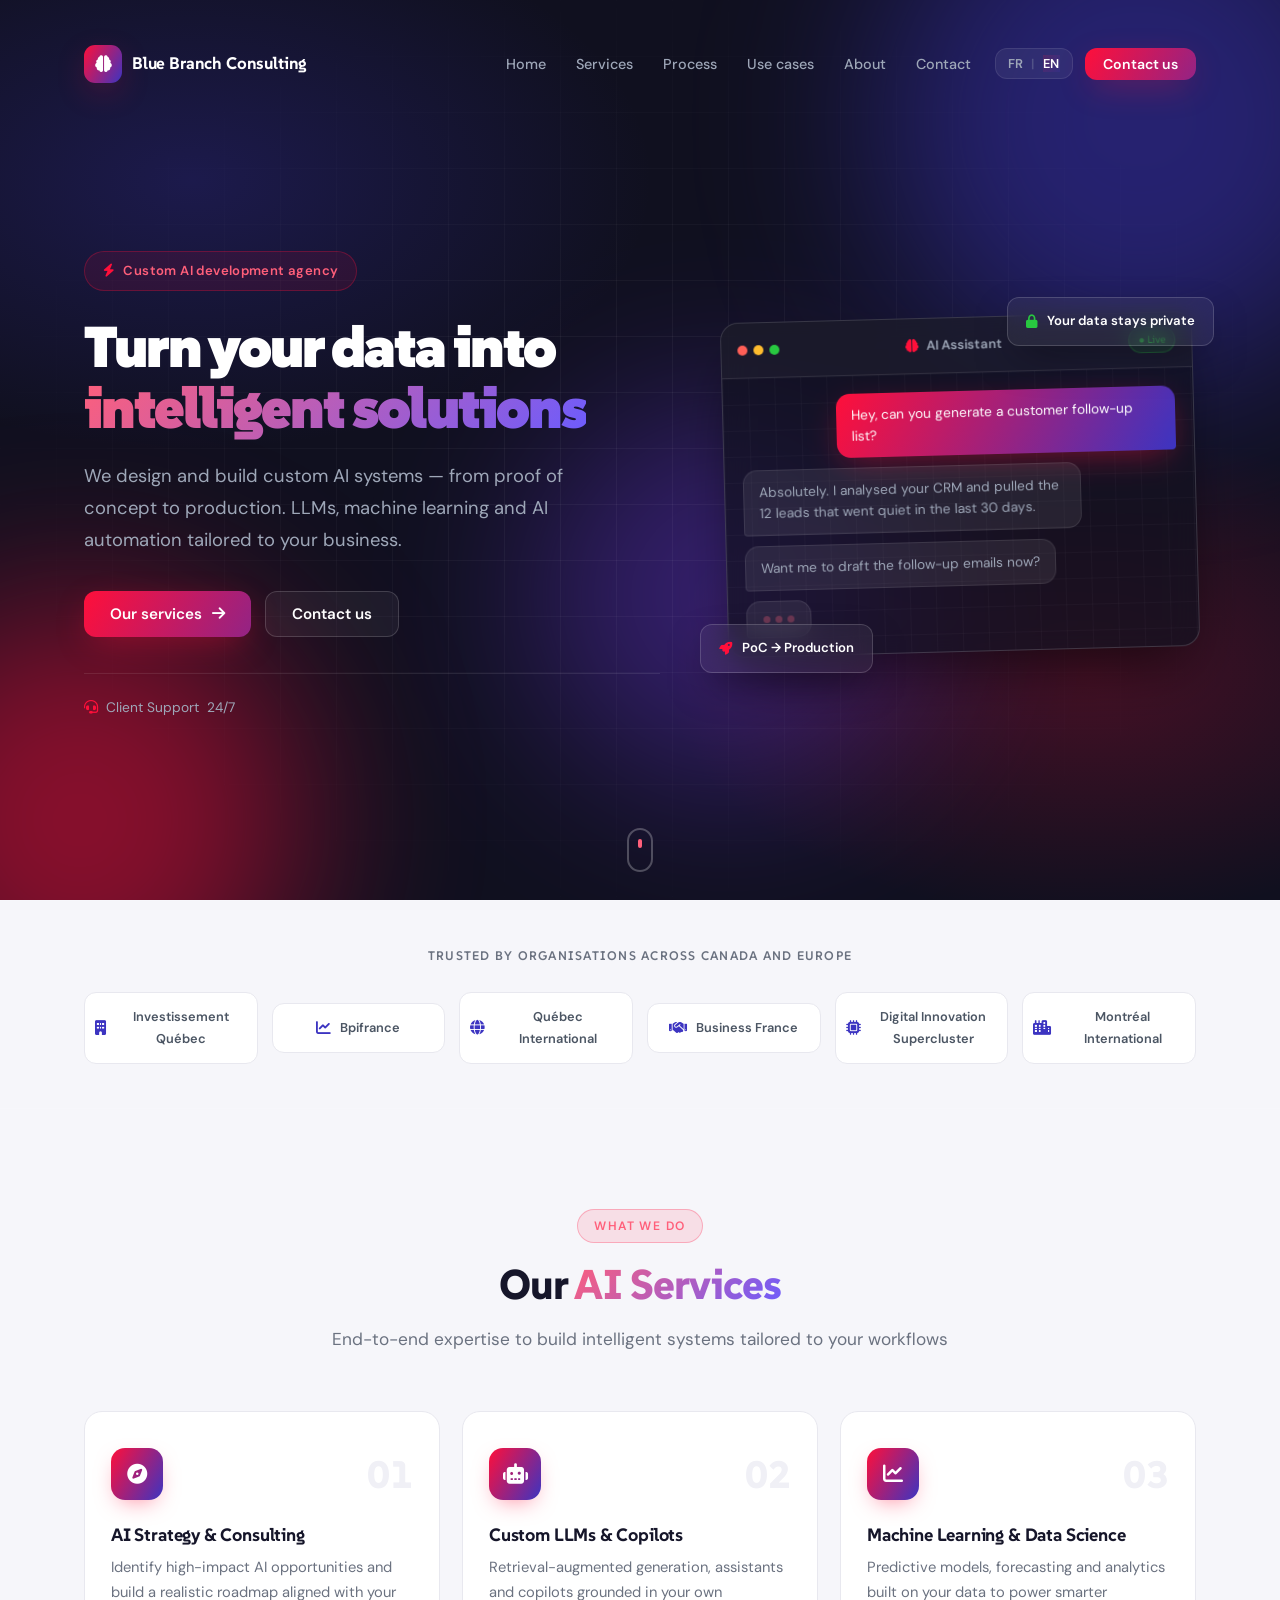
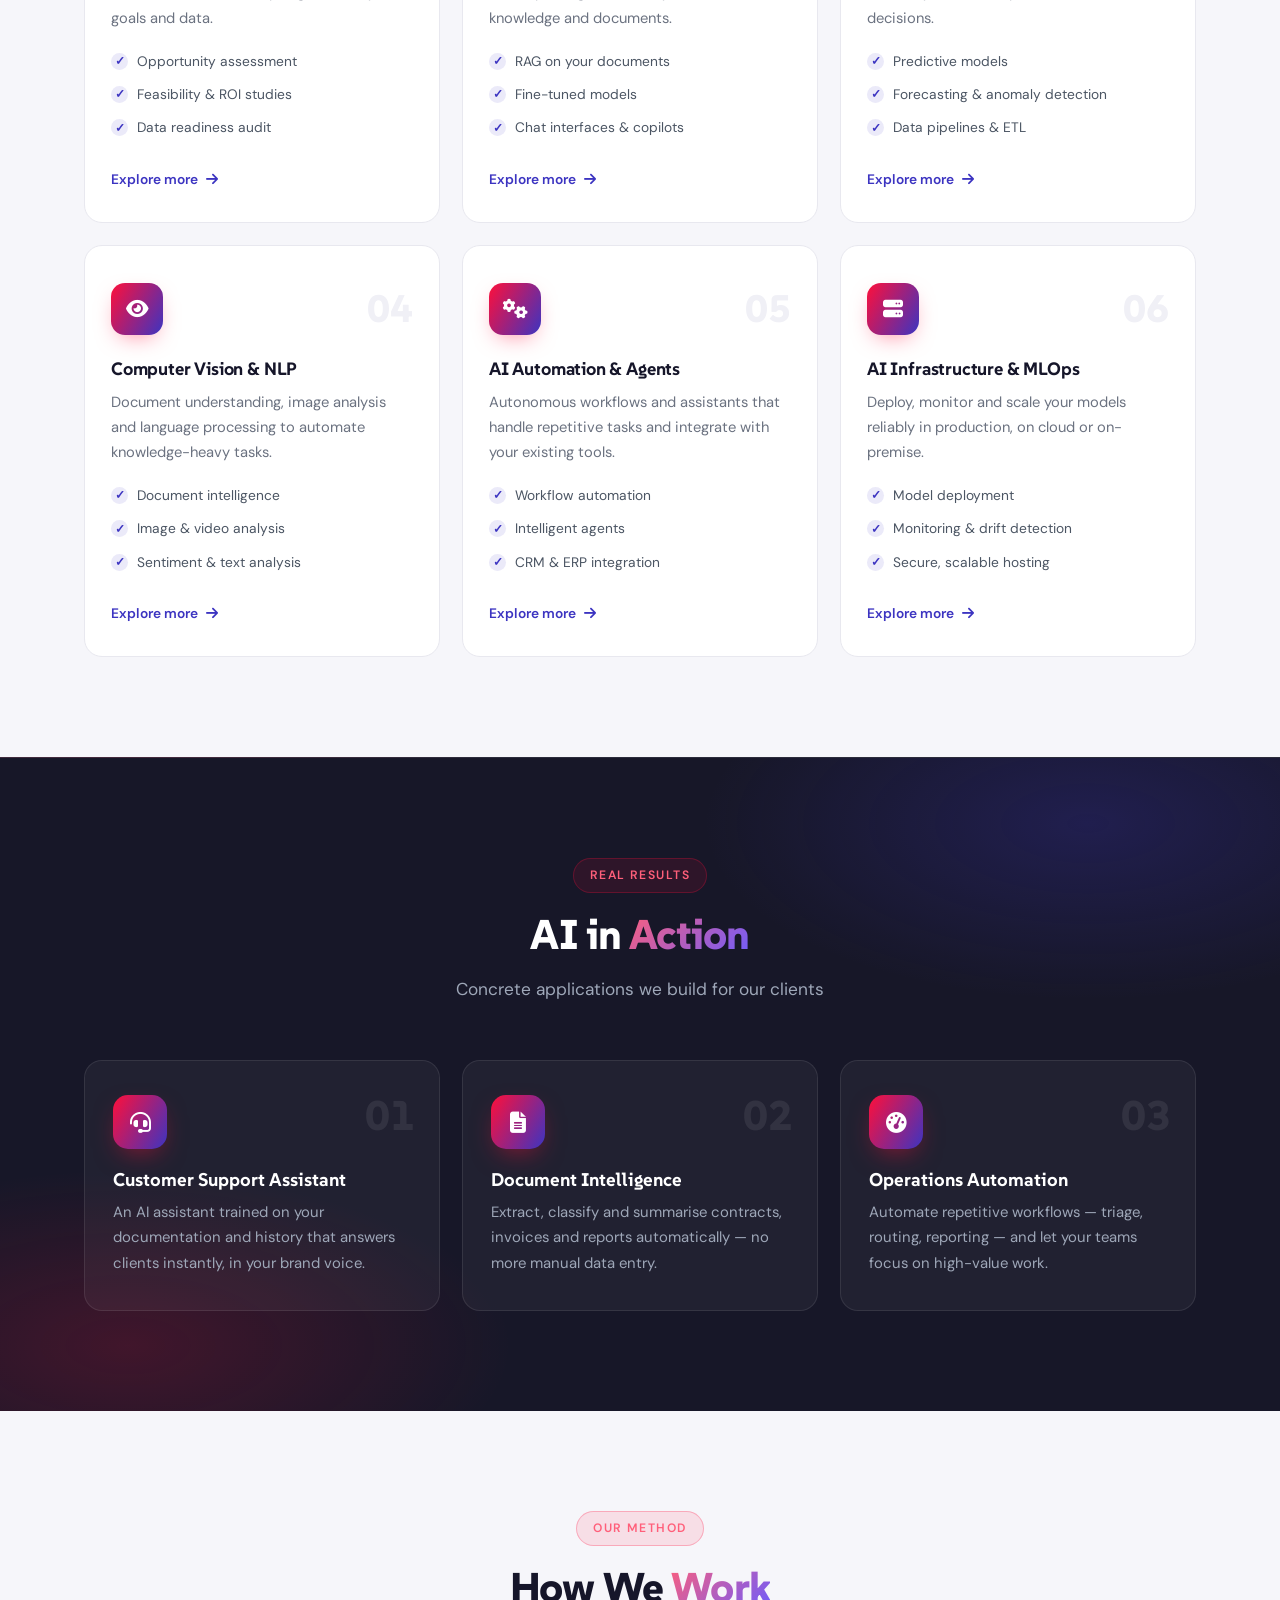
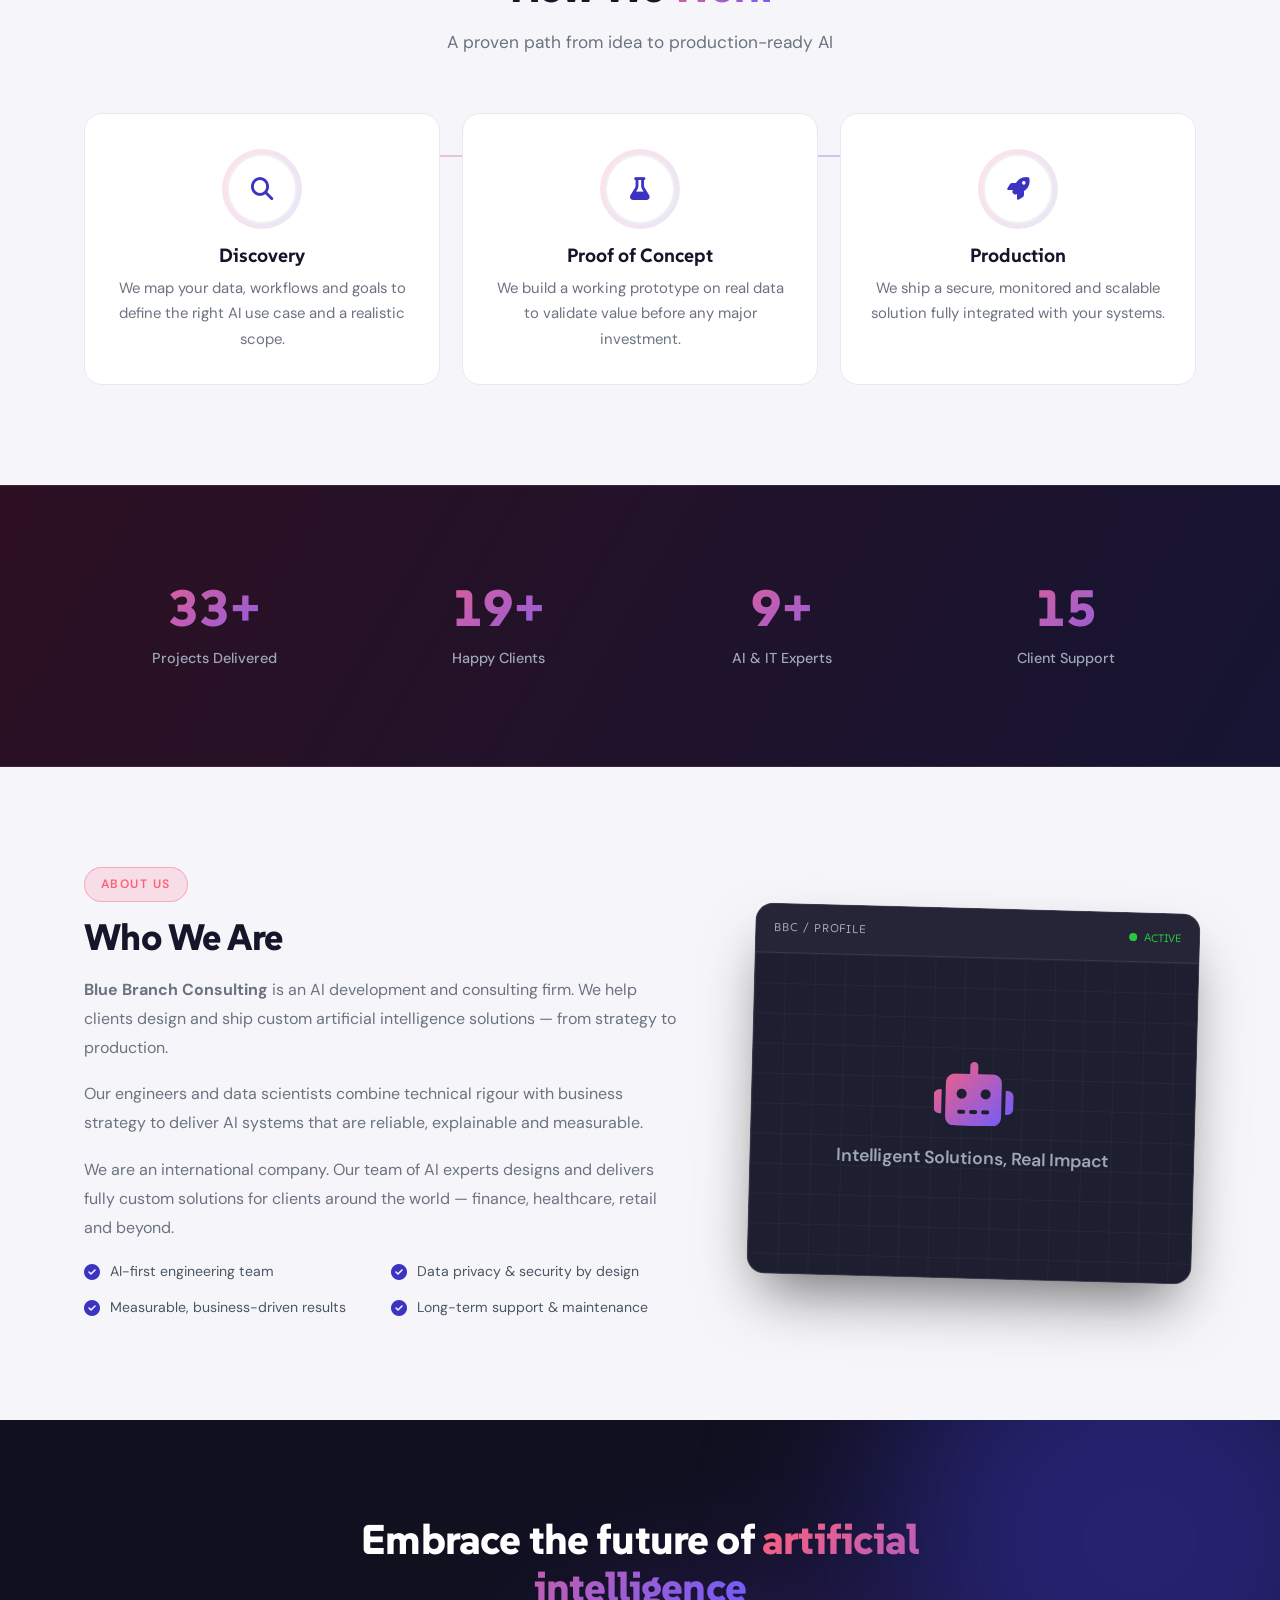
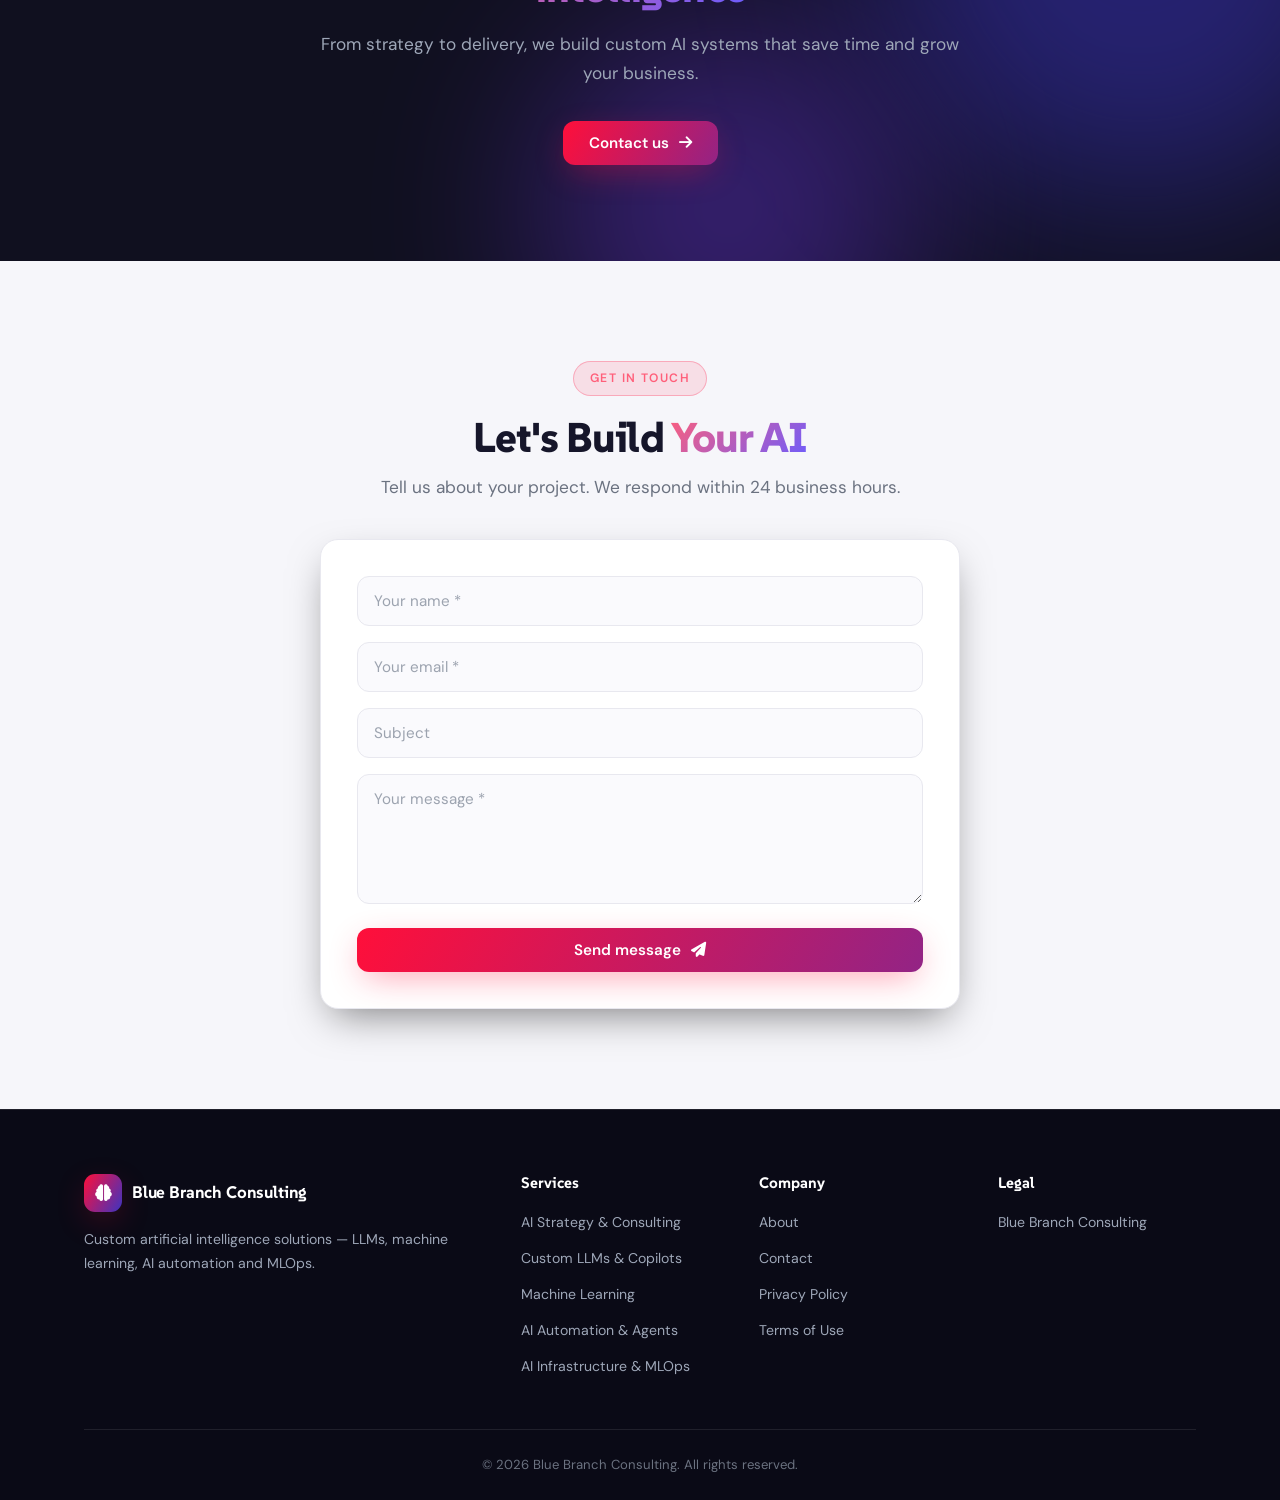
==== commit f8433220: "push logoonglet" ====
--- a/index.html
+++ b/index.html
@@ -5,6 +5,7 @@
     <meta name="viewport" content="width=device-width, initial-scale=1.0">
     <meta name="description" content="Blue Branch Consulting - Custom artificial intelligence solutions: LLMs, machine learning, AI automation and MLOps.">
     <meta name="theme-color" content="#101020">
+    <link rel="icon" type="image/svg+xml" href="favicon.svg">
     <title>Blue Branch Consulting | Custom AI Solutions</title>
     <link rel="preconnect" href="https://fonts.googleapis.com">
     <link rel="preconnect" href="https://fonts.gstatic.com" crossorigin>
